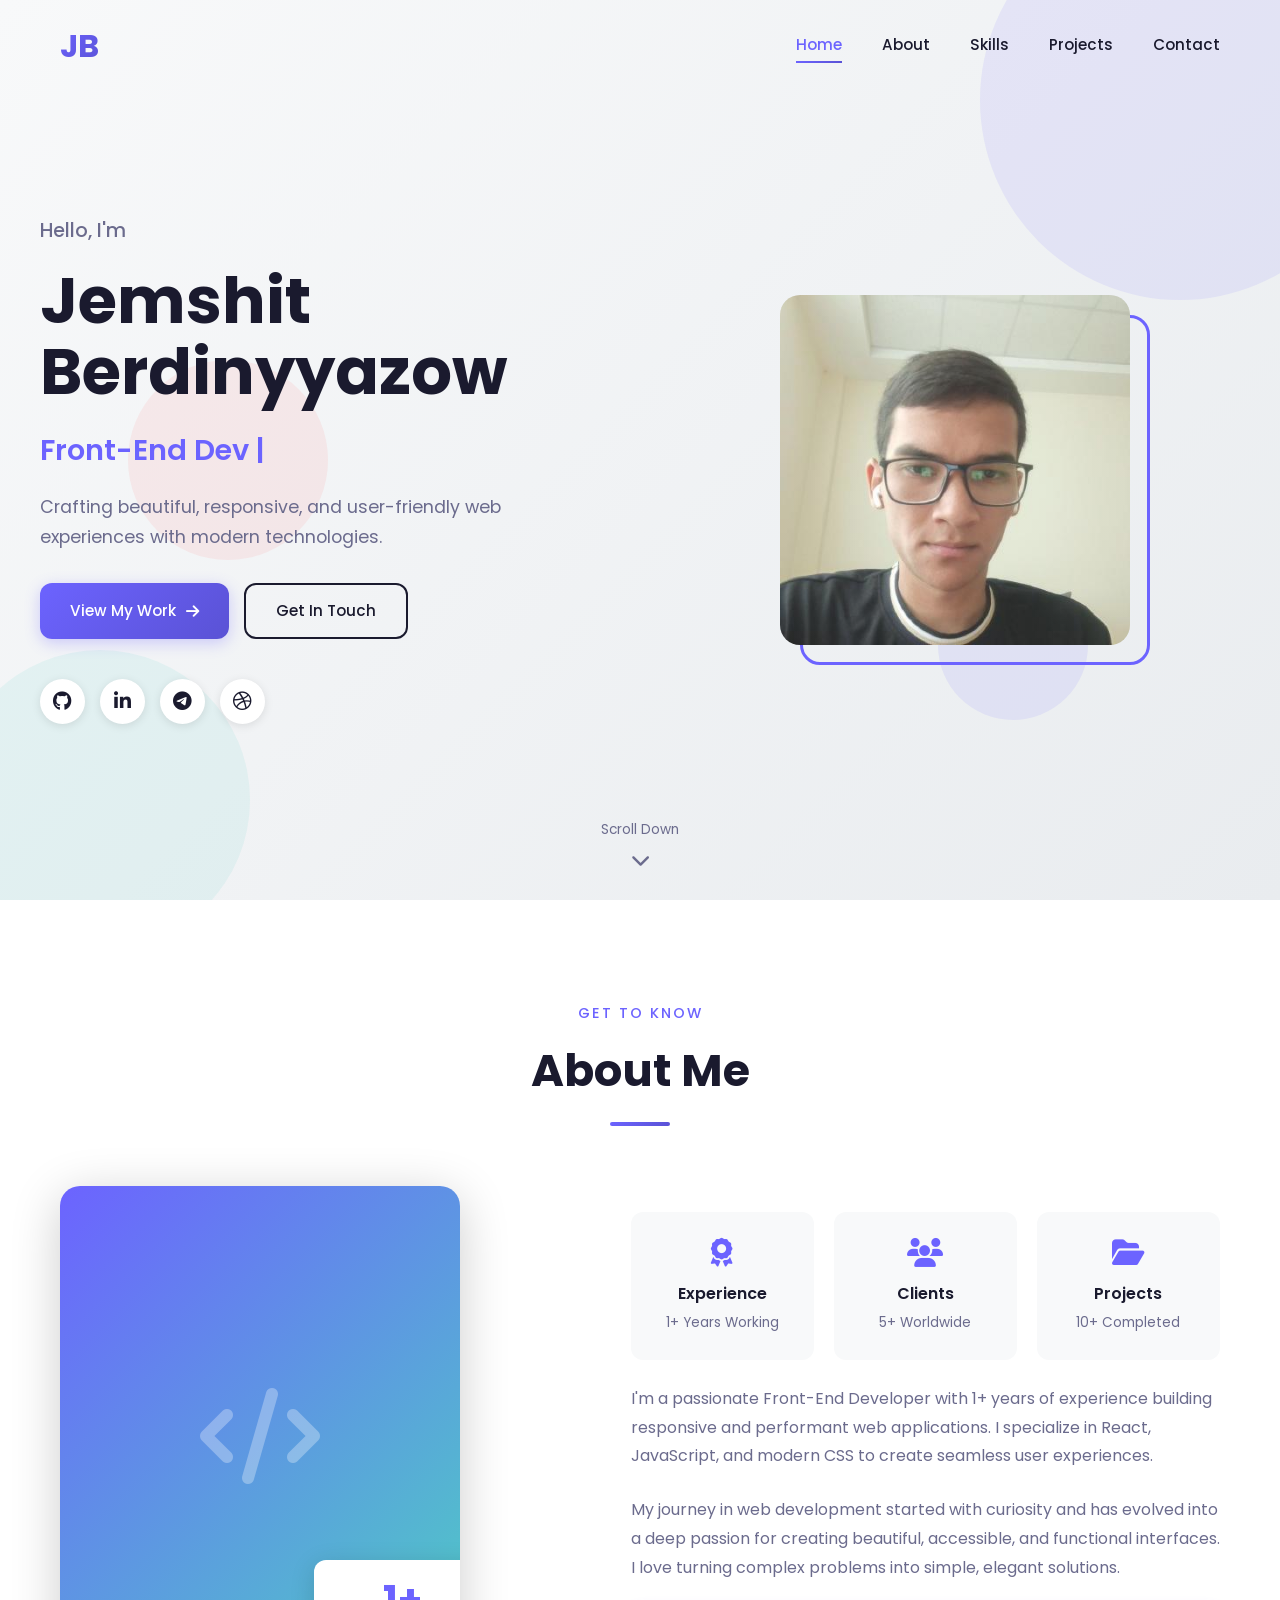
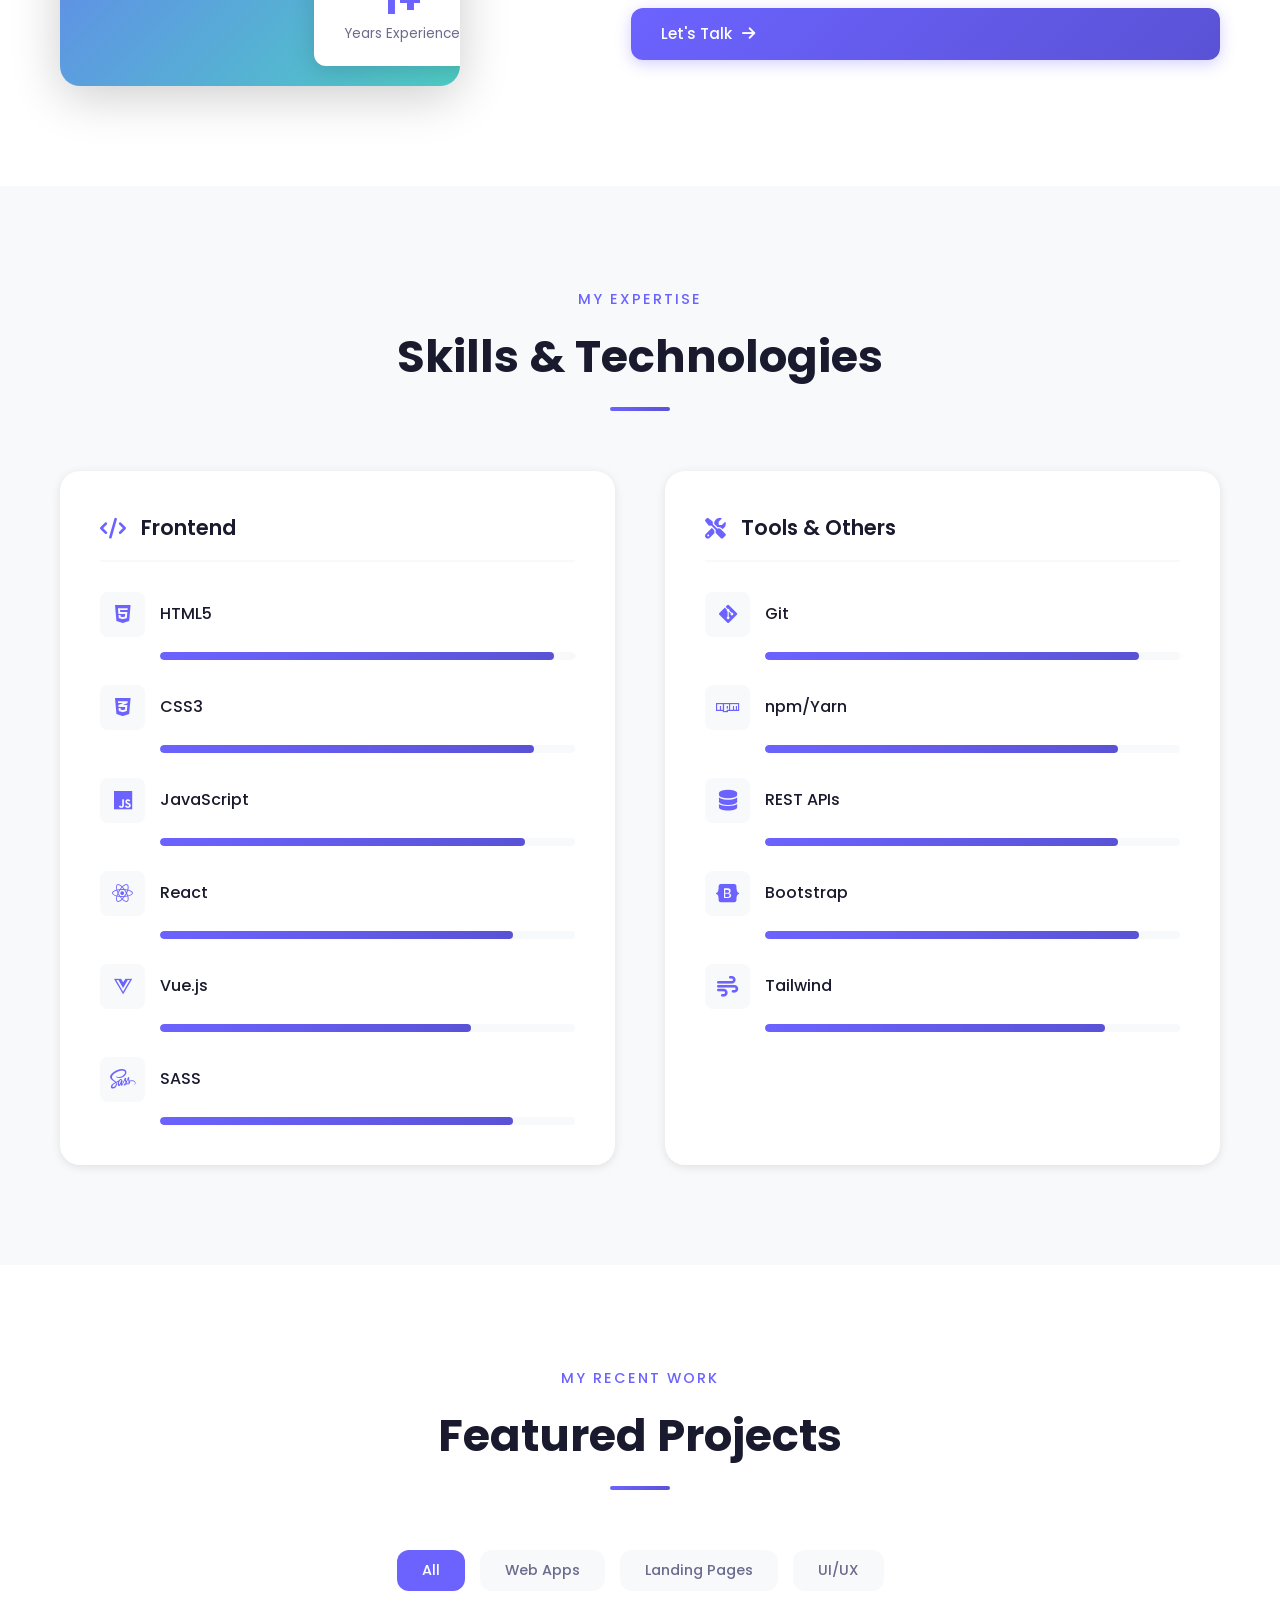
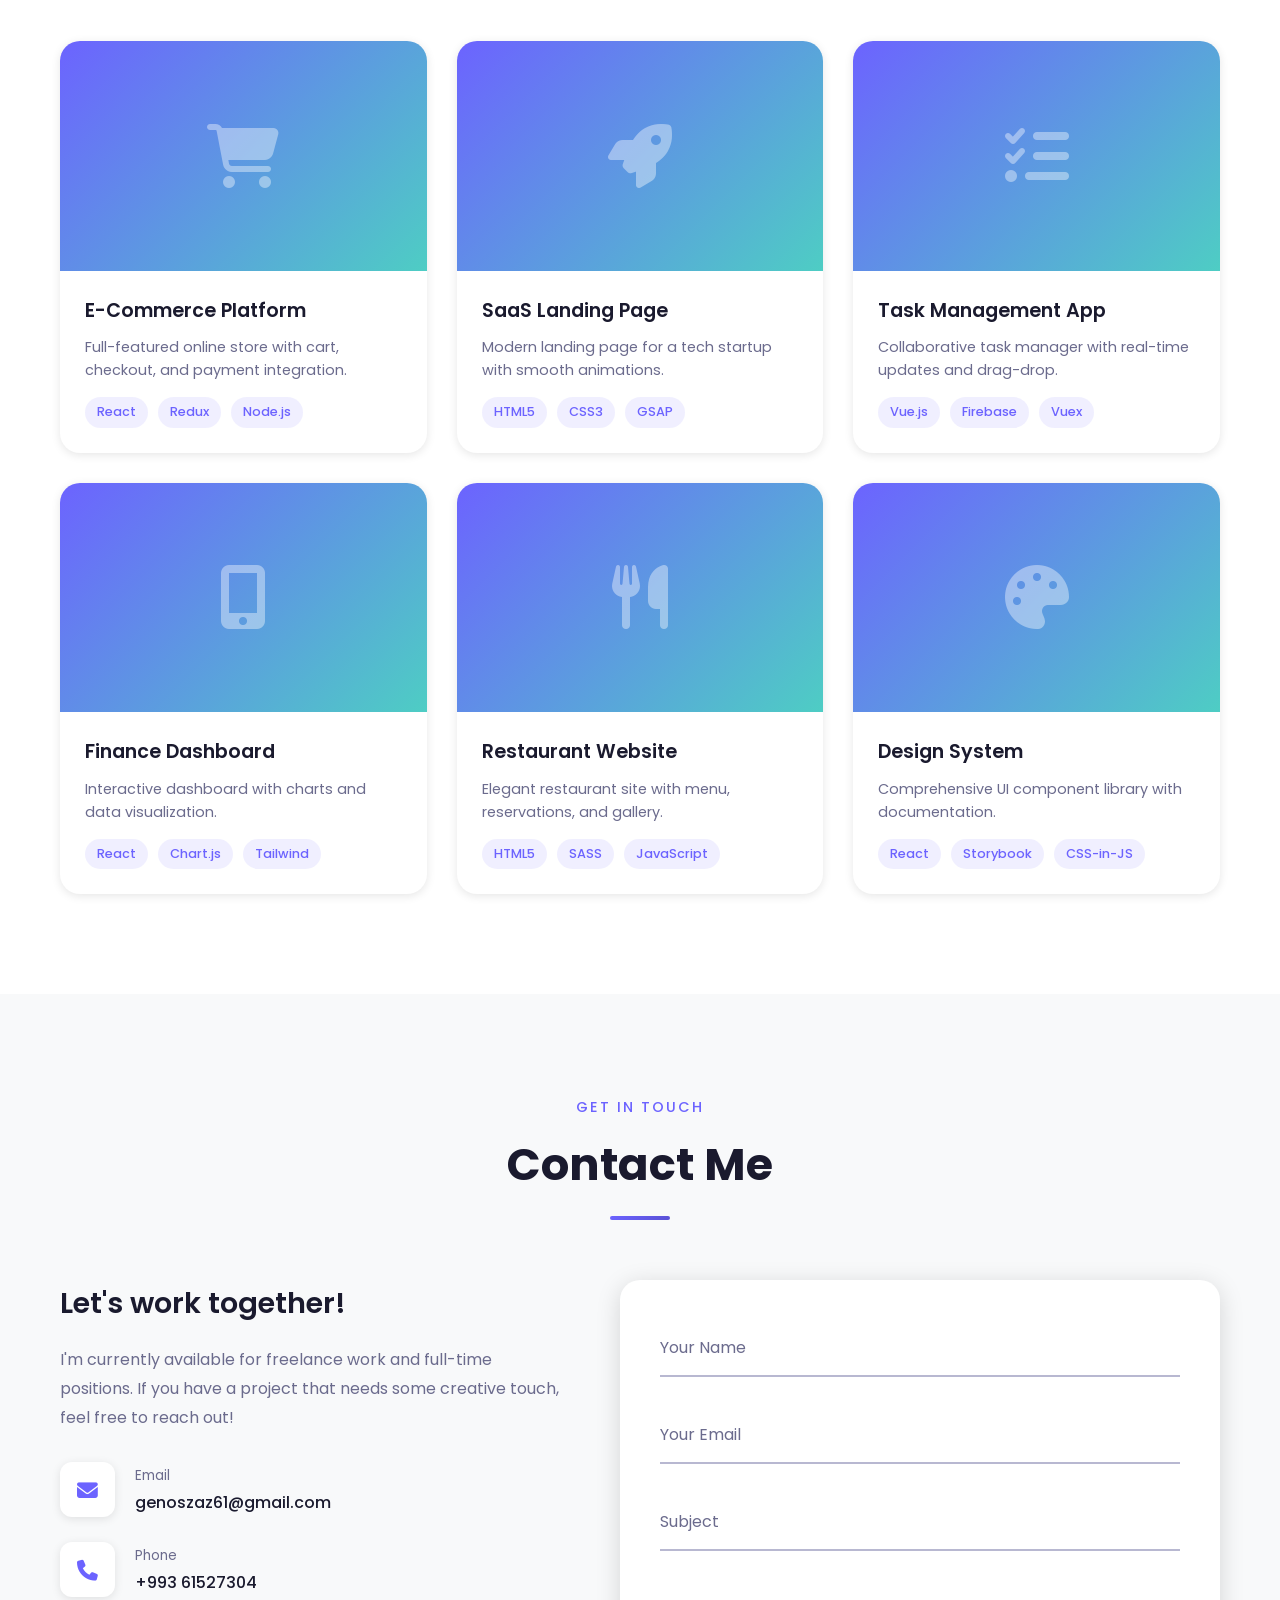
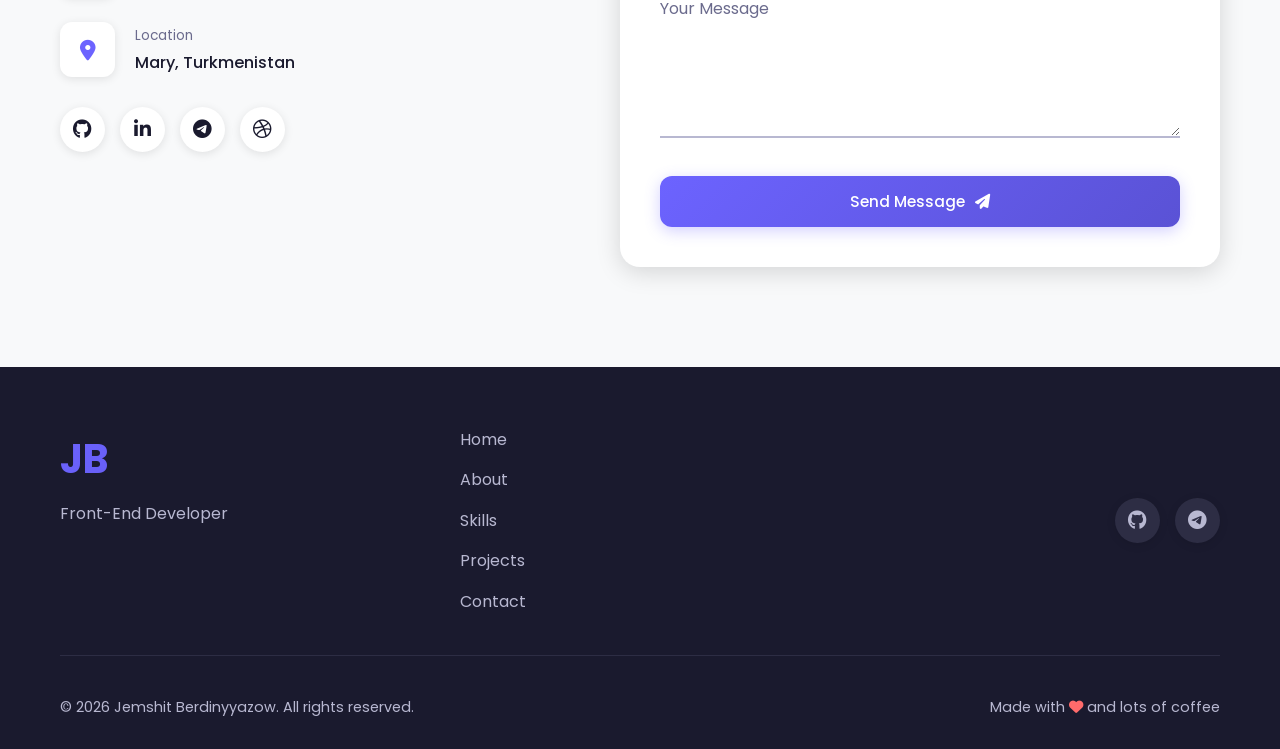
==== index.html @ eead4f0e "Initial commit: Portfolio website" ====
<!DOCTYPE html>
<html lang="en">
<head>
    <meta charset="UTF-8">
    <meta name="viewport" content="width=device-width, initial-scale=1.0">
    <title>Jemshit Berdinyyazow | Front-End Developer</title>
    <link rel="stylesheet" href="styles.css">
    <link href="https://fonts.googleapis.com/css2?family=Poppins:wght@300;400;500;600;700&display=swap" rel="stylesheet">
    <link rel="stylesheet" href="https://cdnjs.cloudflare.com/ajax/libs/font-awesome/6.4.0/css/all.min.css">
</head>
<body>
    <!-- Loader -->
    <div class="loader" id="loader">
        <div class="loader-circle"></div>
    </div>

    <!-- Navigation -->
    <nav class="navbar" id="navbar">
        <div class="nav-container">
            <a href="#home" class="logo">
                <span class="logo-text">JB</span>
            </a>
            <div class="nav-menu" id="nav-menu">
                <a href="#home" class="nav-link active">Home</a>
                <a href="#about" class="nav-link">About</a>
                <a href="#skills" class="nav-link">Skills</a>
                <a href="#projects" class="nav-link">Projects</a>
                <a href="#contact" class="nav-link">Contact</a>
            </div>
            <button class="hamburger" id="hamburger">
                <span class="bar"></span>
                <span class="bar"></span>
                <span class="bar"></span>
            </button>
        </div>
    </nav>

    <!-- Hero Section -->
    <section class="hero" id="home">
        <div class="hero-bg">
            <div class="floating-shapes">
                <div class="shape shape-1"></div>
                <div class="shape shape-2"></div>
                <div class="shape shape-3"></div>
                <div class="shape shape-4"></div>
            </div>
        </div>
        <div class="hero-content">
            <div class="hero-text">
                <span class="greeting animate-text">Hello, I'm</span>
                <h1 class="hero-title animate-text">Jemshit Berdinyyazow</h1>
                <h2 class="hero-subtitle animate-text">
                    <span class="typed-text"></span>
                    <span class="cursor">|</span>
                </h2>
                <p class="hero-description animate-text">
                    Crafting beautiful, responsive, and user-friendly web experiences with modern technologies.
                </p>
                <div class="hero-buttons animate-text">
                    <a href="#projects" class="btn btn-primary">
                        <span>View My Work</span>
                        <i class="fas fa-arrow-right"></i>
                    </a>
                    <a href="#contact" class="btn btn-secondary">
                        <span>Get In Touch</span>
                    </a>
                </div>
                <div class="social-links animate-text">
                        <a href="https://github.com/JB5621" class="social-link"><i class="fab fa-github"></i></a>
                        <a href="#" class="social-link"><i class="fab fa-linkedin-in"></i></a>
                        <a href="https://t.me/jb5622" class="social-link"><i class="fab fa-telegram"></i></a>
                        <a href="#" class="social-link"><i class="fab fa-dribbble"></i></a>
                </div>
            </div>
            <div class="hero-image animate-image">
                <div class="image-wrapper">
                    <div class="image-border"></div>
                    <div class="profile-placeholder">
                        <img src="/207410472.jpg" alt="Profile Image">
                    </div>
                </div>
            </div>
        </div>
        <a href="#about" class="scroll-indicator">
            <span>Scroll Down</span>
            <i class="fas fa-chevron-down"></i>
        </a>
    </section>

    <!-- About Section -->
    <section class="about" id="about">
        <div class="container">
            <div class="section-header">
                <span class="section-subtitle">Get To Know</span>
                <h2 class="section-title">About Me</h2>
            </div>
            <div class="about-content">
                <div class="about-image reveal-left">
                    <div class="image-card">
                        <div class="image-placeholder">
                            <i class="fas fa-code"></i>
                        </div>
                        <div class="experience-badge">
                            <span class="years">1+</span>
                            <span class="text">Years Experience</span>
                        </div>
                    </div>
                </div>
                <div class="about-text reveal-right">
                    <div class="about-cards">
                        <div class="about-card">
                            <i class="fas fa-award"></i>
                            <h3>Experience</h3>
                            <p>1+ Years Working</p>
                        </div>
                        <div class="about-card">
                            <i class="fas fa-users"></i>
                            <h3>Clients</h3>
                            <p>5+ Worldwide</p>
                        </div>
                        <div class="about-card">
                            <i class="fas fa-folder-open"></i>
                            <h3>Projects</h3>
                            <p>10+ Completed</p>
                        </div>
                    </div>
                    <p class="about-description">
                        I'm a passionate Front-End Developer with 1+ years of experience building responsive 
                        and performant web applications. I specialize in React, JavaScript, and modern CSS 
                        to create seamless user experiences.
                    </p>
                    <p class="about-description">
                        My journey in web development started with curiosity and has evolved into a deep 
                        passion for creating beautiful, accessible, and functional interfaces. I love turning 
                        complex problems into simple, elegant solutions.
                    </p>
                    <a href="#contact" class="btn btn-primary">
                        <span>Let's Talk</span>
                        <i class="fas fa-arrow-right"></i>
                    </a>
                </div>
            </div>
        </div>
    </section>

    <!-- Skills Section -->
    <section class="skills" id="skills">
        <div class="container">
            <div class="section-header">
                <span class="section-subtitle">My Expertise</span>
                <h2 class="section-title">Skills & Technologies</h2>
            </div>
            <div class="skills-content">
                <div class="skills-category reveal-up">
                    <h3 class="category-title">
                        <i class="fas fa-code"></i>
                        Frontend
                    </h3>
                    <div class="skills-grid">
                        <div class="skill-item">
                            <div class="skill-icon">
                                <i class="fab fa-html5"></i>
                            </div>
                            <span class="skill-name">HTML5</span>
                            <div class="skill-bar">
                                <div class="skill-progress" data-progress="95"></div>
                            </div>
                        </div>
                        <div class="skill-item">
                            <div class="skill-icon">
                                <i class="fab fa-css3-alt"></i>
                            </div>
                            <span class="skill-name">CSS3</span>
                            <div class="skill-bar">
                                <div class="skill-progress" data-progress="90"></div>
                            </div>
                        </div>
                        <div class="skill-item">
                            <div class="skill-icon">
                                <i class="fab fa-js"></i>
                            </div>
                            <span class="skill-name">JavaScript</span>
                            <div class="skill-bar">
                                <div class="skill-progress" data-progress="88"></div>
                            </div>
                        </div>
                        <div class="skill-item">
                            <div class="skill-icon">
                                <i class="fab fa-react"></i>
                            </div>
                            <span class="skill-name">React</span>
                            <div class="skill-bar">
                                <div class="skill-progress" data-progress="85"></div>
                            </div>
                        </div>
                        <div class="skill-item">
                            <div class="skill-icon">
                                <i class="fab fa-vuejs"></i>
                            </div>
                            <span class="skill-name">Vue.js</span>
                            <div class="skill-bar">
                                <div class="skill-progress" data-progress="75"></div>
                            </div>
                        </div>
                        <div class="skill-item">
                            <div class="skill-icon">
                                <i class="fab fa-sass"></i>
                            </div>
                            <span class="skill-name">SASS</span>
                            <div class="skill-bar">
                                <div class="skill-progress" data-progress="85"></div>
                            </div>
                        </div>
                    </div>
                </div>
                <div class="skills-category reveal-up">
                    <h3 class="category-title">
                        <i class="fas fa-tools"></i>
                        Tools & Others
                    </h3>
                    <div class="skills-grid">
                        <div class="skill-item">
                            <div class="skill-icon">
                                <i class="fab fa-git-alt"></i>
                            </div>
                            <span class="skill-name">Git</span>
                            <div class="skill-bar">
                                <div class="skill-progress" data-progress="90"></div>
                            </div>
                        </div>
                        <div class="skill-item">
                            <div class="skill-icon">
                                <i class="fab fa-npm"></i>
                            </div>
                            <span class="skill-name">npm/Yarn</span>
                            <div class="skill-bar">
                                <div class="skill-progress" data-progress="85"></div>
                            </div>
                        </div>
                        <div class="skill-item">
                            <div class="skill-icon">
                                <i class="fas fa-database"></i>
                            </div>
                            <span class="skill-name">REST APIs</span>
                            <div class="skill-bar">
                                <div class="skill-progress" data-progress="85"></div>
                            </div>
                        </div>
                        <div class="skill-item">
                            <div class="skill-icon">
                                <i class="fab fa-bootstrap"></i>
                            </div>
                            <span class="skill-name">Bootstrap</span>
                            <div class="skill-bar">
                                <div class="skill-progress" data-progress="90"></div>
                            </div>
                        </div>
                        <div class="skill-item">
                            <div class="skill-icon">
                                <i class="fas fa-wind"></i>
                            </div>
                            <span class="skill-name">Tailwind</span>
                            <div class="skill-bar">
                                <div class="skill-progress" data-progress="82"></div>
                            </div>
                        </div>
                    </div>
                </div>
            </div>
        </div>
    </section>

    <!-- Projects Section -->
    <section class="projects" id="projects">
        <div class="container">
            <div class="section-header">
                <span class="section-subtitle">My Recent Work</span>
                <h2 class="section-title">Featured Projects</h2>
            </div>
            <div class="projects-filter">
                <button class="filter-btn active" data-filter="all">All</button>
                <button class="filter-btn" data-filter="web">Web Apps</button>
                <button class="filter-btn" data-filter="landing">Landing Pages</button>
                <button class="filter-btn" data-filter="ui">UI/UX</button>
            </div>
            <div class="projects-grid">
                <div class="project-card reveal-up" data-category="web">
                    <div class="project-image">
                        <div class="project-placeholder">
                            <i class="fas fa-shopping-cart"></i>
                        </div>
                        <div class="project-overlay">
                            <div class="project-links">
                                <a href="#" class="project-link" aria-label="View Live">
                                    <i class="fas fa-external-link-alt"></i>
                                </a>
                                <a href="#" class="project-link" aria-label="View Code">
                                    <i class="fab fa-github"></i>
                                </a>
                            </div>
                        </div>
                    </div>
                    <div class="project-info">
                        <h3 class="project-title">E-Commerce Platform</h3>
                        <p class="project-description">Full-featured online store with cart, checkout, and payment integration.</p>
                        <div class="project-tech">
                            <span>React</span>
                            <span>Redux</span>
                            <span>Node.js</span>
                        </div>
                    </div>
                </div>
                <div class="project-card reveal-up" data-category="landing">
                    <div class="project-image">
                        <div class="project-placeholder">
                            <i class="fas fa-rocket"></i>
                        </div>
                        <div class="project-overlay">
                            <div class="project-links">
                                <a href="#" class="project-link" aria-label="View Live">
                                    <i class="fas fa-external-link-alt"></i>
                                </a>
                                <a href="#" class="project-link" aria-label="View Code">
                                    <i class="fab fa-github"></i>
                                </a>
                            </div>
                        </div>
                    </div>
                    <div class="project-info">
                        <h3 class="project-title">SaaS Landing Page</h3>
                        <p class="project-description">Modern landing page for a tech startup with smooth animations.</p>
                        <div class="project-tech">
                            <span>HTML5</span>
                            <span>CSS3</span>
                            <span>GSAP</span>
                        </div>
                    </div>
                </div>
                <div class="project-card reveal-up" data-category="web">
                    <div class="project-image">
                        <div class="project-placeholder">
                            <i class="fas fa-tasks"></i>
                        </div>
                        <div class="project-overlay">
                            <div class="project-links">
                                <a href="#" class="project-link" aria-label="View Live">
                                    <i class="fas fa-external-link-alt"></i>
                                </a>
                                <a href="#" class="project-link" aria-label="View Code">
                                    <i class="fab fa-github"></i>
                                </a>
                            </div>
                        </div>
                    </div>
                    <div class="project-info">
                        <h3 class="project-title">Task Management App</h3>
                        <p class="project-description">Collaborative task manager with real-time updates and drag-drop.</p>
                        <div class="project-tech">
                            <span>Vue.js</span>
                            <span>Firebase</span>
                            <span>Vuex</span>
                        </div>
                    </div>
                </div>
                <div class="project-card reveal-up" data-category="ui">
                    <div class="project-image">
                        <div class="project-placeholder">
                            <i class="fas fa-mobile-alt"></i>
                        </div>
                        <div class="project-overlay">
                            <div class="project-links">
                                <a href="#" class="project-link" aria-label="View Live">
                                    <i class="fas fa-external-link-alt"></i>
                                </a>
                                <a href="#" class="project-link" aria-label="View Code">
                                    <i class="fab fa-github"></i>
                                </a>
                            </div>
                        </div>
                    </div>
                    <div class="project-info">
                        <h3 class="project-title">Finance Dashboard</h3>
                        <p class="project-description">Interactive dashboard with charts and data visualization.</p>
                        <div class="project-tech">
                            <span>React</span>
                            <span>Chart.js</span>
                            <span>Tailwind</span>
                        </div>
                    </div>
                </div>
                <div class="project-card reveal-up" data-category="landing">
                    <div class="project-image">
                        <div class="project-placeholder">
                            <i class="fas fa-utensils"></i>
                        </div>
                        <div class="project-overlay">
                            <div class="project-links">
                                <a href="#" class="project-link" aria-label="View Live">
                                    <i class="fas fa-external-link-alt"></i>
                                </a>
                                <a href="#" class="project-link" aria-label="View Code">
                                    <i class="fab fa-github"></i>
                                </a>
                            </div>
                        </div>
                    </div>
                    <div class="project-info">
                        <h3 class="project-title">Restaurant Website</h3>
                        <p class="project-description">Elegant restaurant site with menu, reservations, and gallery.</p>
                        <div class="project-tech">
                            <span>HTML5</span>
                            <span>SASS</span>
                            <span>JavaScript</span>
                        </div>
                    </div>
                </div>
                <div class="project-card reveal-up" data-category="ui">
                    <div class="project-image">
                        <div class="project-placeholder">
                            <i class="fas fa-palette"></i>
                        </div>
                        <div class="project-overlay">
                            <div class="project-links">
                                <a href="#" class="project-link" aria-label="View Live">
                                    <i class="fas fa-external-link-alt"></i>
                                </a>
                                <a href="#" class="project-link" aria-label="View Code">
                                    <i class="fab fa-github"></i>
                                </a>
                            </div>
                        </div>
                    </div>
                    <div class="project-info">
                        <h3 class="project-title">Design System</h3>
                        <p class="project-description">Comprehensive UI component library with documentation.</p>
                        <div class="project-tech">
                            <span>React</span>
                            <span>Storybook</span>
                            <span>CSS-in-JS</span>
                        </div>
                    </div>
                </div>
            </div>
        </div>
    </section>

    <!-- Contact Section -->
    <section class="contact" id="contact">
        <div class="container">
            <div class="section-header">
                <span class="section-subtitle">Get In Touch</span>
                <h2 class="section-title">Contact Me</h2>
            </div>
            <div class="contact-content">
                <div class="contact-info reveal-left">
                    <h3>Let's work together!</h3>
                    <p>I'm currently available for freelance work and full-time positions. If you have a project that needs some creative touch, feel free to reach out!</p>
                    <div class="contact-details">
                        <div class="contact-item">
                            <div class="contact-icon">
                                <i class="fas fa-envelope"></i>
                            </div>
                            <div class="contact-text">
                                <span>Email</span>
                                <a href="mailto:genoszaz@gmail.com">genoszaz61@gmail.com</a>
                            </div>
                        </div>
                        <div class="contact-item">
                            <div class="contact-icon">
                                <i class="fas fa-phone"></i>
                            </div>
                            <div class="contact-text">
                                <span>Phone</span>
                                <a href="tel:+1234567890">+993 61527304</a>
                            </div>
                        </div>
                        <div class="contact-item">
                            <div class="contact-icon">
                                <i class="fas fa-map-marker-alt"></i>
                            </div>
                            <div class="contact-text">
                                <span>Location</span>
                                <p>Mary, Turkmenistan</p>
                            </div>
                        </div>
                    </div>
                    <div class="contact-social">
                        <a href="https://github.com/JB5621" class="social-link"><i class="fab fa-github"></i></a>
                        <a href="#" class="social-link"><i class="fab fa-linkedin-in"></i></a>
                        <a href="https://t.me/jb5622" class="social-link"><i class="fab fa-telegram"></i></a>
                        <a href="#" class="social-link"><i class="fab fa-dribbble"></i></a>
                    </div>
                </div>
                <form class="contact-form reveal-right" id="contact-form">
                    <div class="form-group">
                        <input type="text" id="name" name="name" required placeholder=" ">
                        <label for="name">Your Name</label>
                        <span class="form-line"></span>
                    </div>
                    <div class="form-group">
                        <input type="email" id="email" name="email" required placeholder=" ">
                        <label for="email">Your Email</label>
                        <span class="form-line"></span>
                    </div>
                    <div class="form-group">
                        <input type="text" id="subject" name="subject" required placeholder=" ">
                        <label for="subject">Subject</label>
                        <span class="form-line"></span>
                    </div>
                    <div class="form-group">
                        <textarea id="message" name="message" rows="5" required placeholder=" "></textarea>
                        <label for="message">Your Message</label>
                        <span class="form-line"></span>
                    </div>
                    <button type="submit" class="btn btn-primary btn-submit">
                        <span>Send Message</span>
                        <i class="fas fa-paper-plane"></i>
                    </button>
                </form>
            </div>
        </div>
    </section>

    <!-- Footer -->
    <footer class="footer">
        <div class="container">
            <div class="footer-content">
                <div class="footer-logo">
                    <span class="logo-text">JB</span>
                    <p>Front-End Developer</p>
                </div>
                <div class="footer-links">
                    <a href="#home">Home</a>
                    <a href="#about">About</a>
                    <a href="#skills">Skills</a>
                    <a href="#projects">Projects</a>
                    <a href="#contact">Contact</a>
                </div>
                <div class="footer-social">
                        <a href="https://github.com/JB5621" class="social-link"><i class="fab fa-github"></i></a>
                        <a href="https://t.me/jb5622" class="social-link"><i class="fab fa-telegram"></i></a>
                </div>
            </div>
            <div class="footer-bottom">
                <p>&copy; 2026 Jemshit Berdinyyazow. All rights reserved.</p>
                <p>Made with <i class="fas fa-heart"></i> and lots of coffee</p>
            </div>
        </div>
    </footer>

    <!-- Back to Top Button -->
    <button class="back-to-top" id="back-to-top" aria-label="Back to top">
        <i class="fas fa-arrow-up"></i>
    </button>

    <script src="script.js"></script>
</body>
</html>
---- styles.css ----
/* ============================================
   CSS Variables & Root Styles
============================================ */
:root {
    --primary: #6c63ff;
    --primary-dark: #5a52d5;
    --primary-light: #8b85ff;
    --secondary: #ff6b6b;
    --accent: #4ecdc4;
    --dark: #1a1a2e;
    --dark-light: #16213e;
    --gray-dark: #2d2d44;
    --gray: #6b6b8d;
    --gray-light: #b8b8d1;
    --light: #f8f9fa;
    --white: #ffffff;
    
    --gradient-primary: linear-gradient(135deg, var(--primary) 0%, var(--primary-dark) 100%);
    --gradient-accent: linear-gradient(135deg, var(--primary) 0%, var(--accent) 100%);
    --gradient-dark: linear-gradient(135deg, var(--dark) 0%, var(--dark-light) 100%);
    
    --shadow-sm: 0 2px 10px rgba(0, 0, 0, 0.1);
    --shadow-md: 0 5px 25px rgba(0, 0, 0, 0.15);
    --shadow-lg: 0 10px 50px rgba(0, 0, 0, 0.2);
    --shadow-glow: 0 0 30px rgba(108, 99, 255, 0.3);
    
    --radius-sm: 8px;
    --radius-md: 12px;
    --radius-lg: 20px;
    --radius-full: 50%;
    
    --transition-fast: 0.2s ease;
    --transition-normal: 0.3s ease;
    --transition-slow: 0.5s ease;
    --transition-bounce: 0.5s cubic-bezier(0.68, -0.55, 0.265, 1.55);
    
    --font-main: 'Poppins', sans-serif;
}

/* ============================================
   Reset & Base Styles
============================================ */
*, *::before, *::after {
    margin: 0;
    padding: 0;
    box-sizing: border-box;
}

html {
    scroll-behavior: smooth;
    scroll-padding-top: 80px;
}

body {
    font-family: var(--font-main);
    font-size: 16px;
    line-height: 1.6;
    color: var(--dark);
    background: var(--light);
    overflow-x: hidden;
}

body.no-scroll {
    overflow: hidden;
}

a {
    text-decoration: none;
    color: inherit;
    transition: var(--transition-normal);
}

ul {
    list-style: none;
}

img {
    max-width: 100%;
    height: auto;
    display: block;
}

button {
    font-family: inherit;
    cursor: pointer;
    border: none;
    outline: none;
    background: none;
}

input, textarea {
    font-family: inherit;
    font-size: inherit;
}

/* ============================================
   Loader
============================================ */
.loader {
    position: fixed;
    top: 0;
    left: 0;
    width: 100%;
    height: 100%;
    background: var(--dark);
    display: flex;
    justify-content: center;
    align-items: center;
    z-index: 10000;
    transition: opacity 0.5s ease, visibility 0.5s ease;
}

.loader.hidden {
    opacity: 0;
    visibility: hidden;
}

.loader-circle {
    width: 60px;
    height: 60px;
    border: 4px solid var(--gray-dark);
    border-top-color: var(--primary);
    border-radius: 50%;
    animation: spin 1s linear infinite;
}

@keyframes spin {
    to { transform: rotate(360deg); }
}

/* ============================================
   Container & Layout
============================================ */
.container {
    width: 100%;
    max-width: 1200px;
    margin: 0 auto;
    padding: 0 20px;
}

section {
    padding: 100px 0;
}

/* ============================================
   Section Headers
============================================ */
.section-header {
    text-align: center;
    margin-bottom: 60px;
}

.section-subtitle {
    display: inline-block;
    font-size: 0.9rem;
    font-weight: 500;
    color: var(--primary);
    text-transform: uppercase;
    letter-spacing: 2px;
    margin-bottom: 10px;
}

.section-title {
    font-size: clamp(2rem, 5vw, 2.8rem);
    font-weight: 700;
    color: var(--dark);
    position: relative;
}

.section-title::after {
    content: '';
    display: block;
    width: 60px;
    height: 4px;
    background: var(--gradient-primary);
    margin: 15px auto 0;
    border-radius: 2px;
}

/* ============================================
   Navigation
============================================ */
.navbar {
    position: fixed;
    top: 0;
    left: 0;
    right: 0;
    z-index: 1000;
    padding: 20px 0;
    transition: var(--transition-normal);
}

.navbar.scrolled {
    background: rgba(255, 255, 255, 0.95);
    backdrop-filter: blur(10px);
    box-shadow: var(--shadow-sm);
    padding: 15px 0;
}

.nav-container {
    max-width: 1200px;
    margin: 0 auto;
    padding: 0 20px;
    display: flex;
    justify-content: space-between;
    align-items: center;
}

.logo {
    display: flex;
    align-items: center;
    gap: 10px;
}

.logo-text {
    font-size: 2rem;
    font-weight: 700;
    background: var(--gradient-primary);
    -webkit-background-clip: text;
    -webkit-text-fill-color: transparent;
    background-clip: text;
}

.nav-menu {
    display: flex;
    gap: 40px;
}

.nav-link {
    font-size: 0.95rem;
    font-weight: 500;
    color: var(--dark);
    position: relative;
    padding: 5px 0;
}

.nav-link::after {
    content: '';
    position: absolute;
    bottom: 0;
    left: 0;
    width: 0;
    height: 2px;
    background: var(--gradient-primary);
    transition: var(--transition-normal);
}

.nav-link:hover::after,
.nav-link.active::after {
    width: 100%;
}

.nav-link:hover,
.nav-link.active {
    color: var(--primary);
}

.hamburger {
    display: none;
    flex-direction: column;
    gap: 6px;
    padding: 5px;
}

.hamburger .bar {
    width: 25px;
    height: 3px;
    background: var(--dark);
    border-radius: 3px;
    transition: var(--transition-normal);
}

.hamburger.active .bar:nth-child(1) {
    transform: rotate(45deg) translate(6px, 6px);
}

.hamburger.active .bar:nth-child(2) {
    opacity: 0;
}

.hamburger.active .bar:nth-child(3) {
    transform: rotate(-45deg) translate(6px, -6px);
}

/* ============================================
   Buttons
============================================ */
.btn {
    display: inline-flex;
    align-items: center;
    gap: 10px;
    padding: 14px 30px;
    font-size: 0.95rem;
    font-weight: 500;
    border-radius: var(--radius-md);
    transition: var(--transition-normal);
    position: relative;
    overflow: hidden;
}

.btn::before {
    content: '';
    position: absolute;
    top: 0;
    left: -100%;
    width: 100%;
    height: 100%;
    background: linear-gradient(90deg, transparent, rgba(255,255,255,0.2), transparent);
    transition: var(--transition-slow);
}

.btn:hover::before {
    left: 100%;
}

.btn-primary {
    background: var(--gradient-primary);
    color: var(--white);
    box-shadow: 0 4px 15px rgba(108, 99, 255, 0.3);
}

.btn-primary:hover {
    transform: translateY(-3px);
    box-shadow: 0 8px 25px rgba(108, 99, 255, 0.4);
}

.btn-primary i {
    transition: var(--transition-normal);
}

.btn-primary:hover i {
    transform: translateX(5px);
}

.btn-secondary {
    background: transparent;
    color: var(--dark);
    border: 2px solid var(--dark);
}

.btn-secondary:hover {
    background: var(--dark);
    color: var(--white);
    transform: translateY(-3px);
}

/* ============================================
   Hero Section
============================================ */
.hero {
    min-height: 100vh;
    display: flex;
    flex-direction: column;
    justify-content: center;
    align-items: center;
    position: relative;
    padding: 100px 20px 60px;
    background: linear-gradient(135deg, #f8f9fa 0%, #e9ecef 100%);
    overflow: hidden;
}

.hero-bg {
    position: absolute;
    top: 0;
    left: 0;
    width: 100%;
    height: 100%;
    pointer-events: none;
}

.floating-shapes .shape {
    position: absolute;
    border-radius: var(--radius-full);
    opacity: 0.1;
}

.shape-1 {
    width: 400px;
    height: 400px;
    background: var(--primary);
    top: -100px;
    right: -100px;
    animation: float 8s ease-in-out infinite;
}

.shape-2 {
    width: 300px;
    height: 300px;
    background: var(--accent);
    bottom: -50px;
    left: -50px;
    animation: float 10s ease-in-out infinite reverse;
}

.shape-3 {
    width: 200px;
    height: 200px;
    background: var(--secondary);
    top: 40%;
    left: 10%;
    animation: float 7s ease-in-out infinite;
}

.shape-4 {
    width: 150px;
    height: 150px;
    background: var(--primary);
    bottom: 20%;
    right: 15%;
    animation: float 9s ease-in-out infinite reverse;
}

@keyframes float {
    0%, 100% { transform: translateY(0) rotate(0deg); }
    50% { transform: translateY(-30px) rotate(5deg); }
}

.hero-content {
    max-width: 1200px;
    width: 100%;
    display: grid;
    grid-template-columns: 1fr 1fr;
    gap: 60px;
    align-items: center;
    z-index: 1;
}

.hero-text {
    display: flex;
    flex-direction: column;
    gap: 20px;
}

.greeting {
    font-size: 1.2rem;
    color: var(--gray);
    font-weight: 500;
}

.hero-title {
    font-size: clamp(2.5rem, 6vw, 4rem);
    font-weight: 700;
    color: var(--dark);
    line-height: 1.1;
}

.hero-subtitle {
    font-size: clamp(1.3rem, 3vw, 1.8rem);
    font-weight: 600;
    color: var(--primary);
}

.typed-text {
    border-right: none;
}

.cursor {
    display: inline-block;
    animation: blink 1s step-end infinite;
}

@keyframes blink {
    50% { opacity: 0; }
}

.hero-description {
    font-size: 1.1rem;
    color: var(--gray);
    max-width: 500px;
    line-height: 1.7;
}

.hero-buttons {
    display: flex;
    gap: 15px;
    flex-wrap: wrap;
    margin-top: 10px;
}

.social-links {
    display: flex;
    gap: 15px;
    margin-top: 20px;
}

.social-link {
    width: 45px;
    height: 45px;
    display: flex;
    justify-content: center;
    align-items: center;
    border-radius: var(--radius-full);
    background: var(--white);
    color: var(--dark);
    font-size: 1.2rem;
    box-shadow: var(--shadow-sm);
    transition: var(--transition-bounce);
}

.social-link:hover {
    background: var(--primary);
    color: var(--white);
    transform: translateY(-5px) scale(1.1);
    box-shadow: var(--shadow-glow);
}

.hero-image {
    display: flex;
    justify-content: center;
    align-items: center;
}

.image-wrapper {
    position: relative;
    width: 350px;
    height: 350px;
}

.image-border {
    position: absolute;
    top: 20px;
    left: 20px;
    width: 100%;
    height: 100%;
    border: 3px solid var(--primary);
    border-radius: var(--radius-lg);
    transition: var(--transition-normal);
}

.image-wrapper:hover .image-border {
    top: 15px;
    left: 15px;
}

.profile-placeholder {
    width: 100%;
    height: 100%;
    background: var(--gradient-primary);
    border-radius: var(--radius-lg);
    display: flex;
    justify-content: center;
    align-items: center;
    position: relative;
    z-index: 1;
    overflow: hidden;
}

.profile-placeholder i {
    font-size: 8rem;
    color: rgba(255, 255, 255, 0.3);
}

.profile-placeholder::before {
    content: '';
    position: absolute;
    top: -50%;
    left: -50%;
    width: 200%;
    height: 200%;
    background: linear-gradient(45deg, transparent, rgba(255,255,255,0.1), transparent);
    transform: rotate(45deg);
    animation: shimmer 3s infinite;
}

@keyframes shimmer {
    0% { transform: translateX(-100%) rotate(45deg); }
    100% { transform: translateX(100%) rotate(45deg); }
}

.scroll-indicator {
    position: absolute;
    bottom: 30px;
    display: flex;
    flex-direction: column;
    align-items: center;
    gap: 10px;
    color: var(--gray);
    font-size: 0.85rem;
    animation: bounce 2s infinite;
}

.scroll-indicator i {
    font-size: 1.2rem;
}

@keyframes bounce {
    0%, 20%, 50%, 80%, 100% { transform: translateY(0); }
    40% { transform: translateY(-10px); }
    60% { transform: translateY(-5px); }
}

/* Hero Animations */
.animate-text {
    opacity: 0;
    transform: translateY(30px);
    animation: fadeInUp 0.8s ease forwards;
}

.animate-text:nth-child(1) { animation-delay: 0.1s; }
.animate-text:nth-child(2) { animation-delay: 0.2s; }
.animate-text:nth-child(3) { animation-delay: 0.3s; }
.animate-text:nth-child(4) { animation-delay: 0.4s; }
.animate-text:nth-child(5) { animation-delay: 0.5s; }
.animate-text:nth-child(6) { animation-delay: 0.6s; }

.animate-image {
    opacity: 0;
    transform: scale(0.8);
    animation: fadeInScale 0.8s ease forwards;
    animation-delay: 0.4s;
}

@keyframes fadeInUp {
    to {
        opacity: 1;
        transform: translateY(0);
    }
}

@keyframes fadeInScale {
    to {
        opacity: 1;
        transform: scale(1);
    }
}

/* ============================================
   About Section
============================================ */
.about {
    background: var(--white);
}

.about-content {
    display: grid;
    grid-template-columns: 1fr 1.2fr;
    gap: 80px;
    align-items: center;
}

.image-card {
    position: relative;
    width: 100%;
    max-width: 400px;
    aspect-ratio: 4/5;
    border-radius: var(--radius-lg);
    overflow: hidden;
    box-shadow: var(--shadow-lg);
}

.image-card .image-placeholder {
    width: 100%;
    height: 100%;
    background: var(--gradient-accent);
    display: flex;
    justify-content: center;
    align-items: center;
}

.image-card .image-placeholder i {
    font-size: 6rem;
    color: rgba(255, 255, 255, 0.3);
}

.experience-badge {
    position: absolute;
    bottom: 20px;
    right: -30px;
    background: var(--white);
    padding: 20px 30px;
    border-radius: var(--radius-md);
    box-shadow: var(--shadow-md);
    text-align: center;
    animation: pulse 2s infinite;
}

@keyframes pulse {
    0%, 100% { transform: scale(1); }
    50% { transform: scale(1.05); }
}

.experience-badge .years {
    display: block;
    font-size: 2.5rem;
    font-weight: 700;
    color: var(--primary);
    line-height: 1;
}

.experience-badge .text {
    font-size: 0.85rem;
    color: var(--gray);
}

.about-text {
    display: flex;
    flex-direction: column;
    gap: 25px;
}

.about-cards {
    display: grid;
    grid-template-columns: repeat(3, 1fr);
    gap: 20px;
}

.about-card {
    background: var(--light);
    padding: 25px 20px;
    border-radius: var(--radius-md);
    text-align: center;
    transition: var(--transition-normal);
    border: 1px solid transparent;
}

.about-card:hover {
    background: var(--white);
    border-color: var(--primary);
    transform: translateY(-5px);
    box-shadow: var(--shadow-md);
}

.about-card i {
    font-size: 1.8rem;
    color: var(--primary);
    margin-bottom: 15px;
}

.about-card h3 {
    font-size: 1rem;
    font-weight: 600;
    color: var(--dark);
    margin-bottom: 5px;
}

.about-card p {
    font-size: 0.85rem;
    color: var(--gray);
}

.about-description {
    color: var(--gray);
    line-height: 1.8;
}

/* ============================================
   Skills Section
============================================ */
.skills {
    background: var(--light);
}

.skills-content {
    display: grid;
    grid-template-columns: repeat(2, 1fr);
    gap: 50px;
}

.skills-category {
    background: var(--white);
    padding: 40px;
    border-radius: var(--radius-lg);
    box-shadow: var(--shadow-sm);
}

.category-title {
    display: flex;
    align-items: center;
    gap: 15px;
    font-size: 1.3rem;
    font-weight: 600;
    color: var(--dark);
    margin-bottom: 30px;
    padding-bottom: 15px;
    border-bottom: 2px solid var(--light);
}

.category-title i {
    color: var(--primary);
}

.skills-grid {
    display: grid;
    gap: 25px;
}

.skill-item {
    display: grid;
    grid-template-columns: auto 1fr auto;
    align-items: center;
    gap: 15px;
}

.skill-icon {
    width: 45px;
    height: 45px;
    display: flex;
    justify-content: center;
    align-items: center;
    background: var(--light);
    border-radius: var(--radius-sm);
    font-size: 1.3rem;
    color: var(--primary);
    transition: var(--transition-normal);
}

.skill-item:hover .skill-icon {
    background: var(--primary);
    color: var(--white);
    transform: rotate(10deg);
}

.skill-name {
    font-weight: 500;
    color: var(--dark);
}

.skill-bar {
    grid-column: 2 / -1;
    height: 8px;
    background: var(--light);
    border-radius: 4px;
    overflow: hidden;
}

.skill-progress {
    height: 100%;
    background: var(--gradient-primary);
    border-radius: 4px;
    width: 0;
    transition: width 1.5s ease;
}

.skill-progress.animate {
    width: var(--progress);
}

/* ============================================
   Projects Section
============================================ */
.projects {
    background: var(--white);
}

.projects-filter {
    display: flex;
    justify-content: center;
    gap: 15px;
    margin-bottom: 50px;
    flex-wrap: wrap;
}

.filter-btn {
    padding: 10px 25px;
    font-size: 0.9rem;
    font-weight: 500;
    color: var(--gray);
    background: var(--light);
    border-radius: var(--radius-md);
    transition: var(--transition-normal);
}

.filter-btn:hover,
.filter-btn.active {
    background: var(--primary);
    color: var(--white);
}

.projects-grid {
    display: grid;
    grid-template-columns: repeat(auto-fit, minmax(350px, 1fr));
    gap: 30px;
}

.project-card {
    background: var(--white);
    border-radius: var(--radius-lg);
    overflow: hidden;
    box-shadow: var(--shadow-sm);
    transition: var(--transition-normal);
}

.project-card:hover {
    transform: translateY(-10px);
    box-shadow: var(--shadow-lg);
}

.project-card.hidden {
    display: none;
}

.project-image {
    position: relative;
    aspect-ratio: 16/10;
    overflow: hidden;
}

.project-placeholder {
    width: 100%;
    height: 100%;
    background: var(--gradient-accent);
    display: flex;
    justify-content: center;
    align-items: center;
    transition: var(--transition-slow);
}

.project-placeholder i {
    font-size: 4rem;
    color: rgba(255, 255, 255, 0.4);
}

.project-card:hover .project-placeholder {
    transform: scale(1.1);
}

.project-overlay {
    position: absolute;
    top: 0;
    left: 0;
    width: 100%;
    height: 100%;
    background: rgba(26, 26, 46, 0.8);
    display: flex;
    justify-content: center;
    align-items: center;
    opacity: 0;
    transition: var(--transition-normal);
}

.project-card:hover .project-overlay {
    opacity: 1;
}

.project-links {
    display: flex;
    gap: 15px;
}

.project-link {
    width: 50px;
    height: 50px;
    display: flex;
    justify-content: center;
    align-items: center;
    background: var(--white);
    border-radius: var(--radius-full);
    color: var(--dark);
    font-size: 1.2rem;
    transform: translateY(20px);
    opacity: 0;
    transition: var(--transition-normal);
}

.project-card:hover .project-link {
    transform: translateY(0);
    opacity: 1;
}

.project-card:hover .project-link:nth-child(2) {
    transition-delay: 0.1s;
}

.project-link:hover {
    background: var(--primary);
    color: var(--white);
}

.project-info {
    padding: 25px;
}

.project-title {
    font-size: 1.2rem;
    font-weight: 600;
    color: var(--dark);
    margin-bottom: 10px;
}

.project-description {
    font-size: 0.9rem;
    color: var(--gray);
    margin-bottom: 15px;
    line-height: 1.6;
}

.project-tech {
    display: flex;
    gap: 10px;
    flex-wrap: wrap;
}

.project-tech span {
    padding: 5px 12px;
    font-size: 0.8rem;
    font-weight: 500;
    color: var(--primary);
    background: rgba(108, 99, 255, 0.1);
    border-radius: 20px;
}

/* ============================================
   Contact Section
============================================ */
.contact {
    background: var(--light);
}

.contact-content {
    display: grid;
    grid-template-columns: 1fr 1.2fr;
    gap: 60px;
    align-items: start;
}

.contact-info h3 {
    font-size: 1.8rem;
    font-weight: 600;
    color: var(--dark);
    margin-bottom: 20px;
}

.contact-info > p {
    color: var(--gray);
    line-height: 1.8;
    margin-bottom: 30px;
}

.contact-details {
    display: flex;
    flex-direction: column;
    gap: 25px;
    margin-bottom: 30px;
}

.contact-item {
    display: flex;
    align-items: center;
    gap: 20px;
}

.contact-icon {
    width: 55px;
    height: 55px;
    display: flex;
    justify-content: center;
    align-items: center;
    background: var(--white);
    border-radius: var(--radius-md);
    color: var(--primary);
    font-size: 1.3rem;
    box-shadow: var(--shadow-sm);
    transition: var(--transition-normal);
}

.contact-item:hover .contact-icon {
    background: var(--primary);
    color: var(--white);
}

.contact-text span {
    display: block;
    font-size: 0.85rem;
    color: var(--gray);
    margin-bottom: 3px;
}

.contact-text a,
.contact-text p {
    font-weight: 500;
    color: var(--dark);
}

.contact-text a:hover {
    color: var(--primary);
}

.contact-social {
    display: flex;
    gap: 15px;
}

.contact-social .social-link {
    background: var(--white);
}

/* Contact Form */
.contact-form {
    background: var(--white);
    padding: 40px;
    border-radius: var(--radius-lg);
    box-shadow: var(--shadow-md);
}

.form-group {
    position: relative;
    margin-bottom: 30px;
}

.form-group input,
.form-group textarea {
    width: 100%;
    padding: 15px 0;
    font-size: 1rem;
    color: var(--dark);
    background: transparent;
    border: none;
    border-bottom: 2px solid var(--gray-light);
    outline: none;
    transition: var(--transition-normal);
}

.form-group label {
    position: absolute;
    top: 15px;
    left: 0;
    font-size: 1rem;
    color: var(--gray);
    pointer-events: none;
    transition: var(--transition-normal);
}

.form-group input:focus,
.form-group textarea:focus {
    border-color: var(--primary);
}

.form-group input:focus ~ label,
.form-group input:not(:placeholder-shown) ~ label,
.form-group textarea:focus ~ label,
.form-group textarea:not(:placeholder-shown) ~ label {
    top: -10px;
    font-size: 0.8rem;
    color: var(--primary);
}

.form-line {
    position: absolute;
    bottom: 0;
    left: 0;
    width: 0;
    height: 2px;
    background: var(--primary);
    transition: var(--transition-normal);
}

.form-group input:focus ~ .form-line,
.form-group textarea:focus ~ .form-line {
    width: 100%;
}

.form-group textarea {
    resize: vertical;
    min-height: 120px;
}

.btn-submit {
    width: 100%;
    justify-content: center;
}

/* ============================================
   Footer
============================================ */
.footer {
    background: var(--dark);
    color: var(--white);
    padding: 60px 0 30px;
}

.footer-content {
    display: grid;
    grid-template-columns: repeat(3, 1fr);
    gap: 40px;
    margin-bottom: 40px;
    padding-bottom: 40px;
    border-bottom: 1px solid var(--gray-dark);
}

.footer-logo .logo-text {
    font-size: 2.5rem;
    display: block;
    margin-bottom: 10px;
}

.footer-logo p {
    color: var(--gray-light);
}

.footer-links {
    display: flex;
    flex-direction: column;
    gap: 15px;
    justify-content: center;
}

.footer-links a {
    color: var(--gray-light);
}

.footer-links a:hover {
    color: var(--primary);
    padding-left: 10px;
}

.footer-social {
    display: flex;
    gap: 15px;
    justify-content: flex-end;
    align-items: center;
}

.footer-social .social-link {
    background: var(--gray-dark);
    color: var(--gray-light);
}

.footer-social .social-link:hover {
    background: var(--primary);
    color: var(--white);
}

.footer-bottom {
    display: flex;
    justify-content: space-between;
    align-items: center;
    flex-wrap: wrap;
    gap: 15px;
}

.footer-bottom p {
    color: var(--gray-light);
    font-size: 0.9rem;
}

.footer-bottom i {
    color: var(--secondary);
}

/* ============================================
   Back to Top Button
============================================ */
.back-to-top {
    position: fixed;
    bottom: 30px;
    right: 30px;
    width: 50px;
    height: 50px;
    display: flex;
    justify-content: center;
    align-items: center;
    background: var(--primary);
    color: var(--white);
    border-radius: var(--radius-full);
    box-shadow: var(--shadow-md);
    opacity: 0;
    visibility: hidden;
    transform: translateY(20px);
    transition: var(--transition-normal);
    z-index: 999;
}

.back-to-top.visible {
    opacity: 1;
    visibility: visible;
    transform: translateY(0);
}

.back-to-top:hover {
    background: var(--primary-dark);
    transform: translateY(-5px);
}

/* ============================================
   Scroll Reveal Animations
============================================ */
.reveal-up,
.reveal-left,
.reveal-right {
    opacity: 0;
    transition: all 0.8s ease;
}

.reveal-up {
    transform: translateY(50px);
}

.reveal-left {
    transform: translateX(-50px);
}

.reveal-right {
    transform: translateX(50px);
}

.reveal-up.active,
.reveal-left.active,
.reveal-right.active {
    opacity: 1;
    transform: translate(0);
}

/* ============================================
   Responsive Design
============================================ */

/* Large Tablets */
@media (max-width: 1024px) {
    section {
        padding: 80px 0;
    }
    
    .hero-content {
        gap: 40px;
    }
    
    .image-wrapper {
        width: 300px;
        height: 300px;
    }
    
    .about-content {
        gap: 50px;
    }
    
    .skills-content {
        gap: 30px;
    }
    
    .skills-category {
        padding: 30px;
    }
}

/* Tablets */
@media (max-width: 900px) {
    .hero-content {
        grid-template-columns: 1fr;
        text-align: center;
    }
    
    .hero-text {
        align-items: center;
        order: 2;
    }
    
    .hero-image {
        order: 1;
    }
    
    .hero-buttons {
        justify-content: center;
    }
    
    .social-links {
        justify-content: center;
    }
    
    .about-content {
        grid-template-columns: 1fr;
        text-align: center;
    }
    
    .about-image {
        display: flex;
        justify-content: center;
    }
    
    .image-card {
        max-width: 350px;
    }
    
    .experience-badge {
        right: 0;
    }
    
    .about-cards {
        justify-content: center;
    }
    
    .skills-content {
        grid-template-columns: 1fr;
    }
    
    .contact-content {
        grid-template-columns: 1fr;
    }
    
    .contact-info {
        text-align: center;
    }
    
    .contact-details {
        align-items: center;
    }
    
    .contact-social {
        justify-content: center;
    }
    
    .footer-content {
        grid-template-columns: 1fr;
        text-align: center;
    }
    
    .footer-links {
        flex-direction: row;
        flex-wrap: wrap;
        justify-content: center;
    }
    
    .footer-social {
        justify-content: center;
    }
}

/* Small Tablets & Large Phones */
@media (max-width: 768px) {
    .nav-menu {
        position: fixed;
        top: 0;
        right: -100%;
        width: 70%;
        max-width: 300px;
        height: 100vh;
        background: var(--white);
        flex-direction: column;
        justify-content: center;
        align-items: center;
        gap: 30px;
        box-shadow: var(--shadow-lg);
        transition: var(--transition-normal);
    }
    
    .nav-menu.active {
        right: 0;
    }
    
    .hamburger {
        display: flex;
        z-index: 1001;
    }
    
    .hero {
        padding: 120px 20px 60px;
    }
    
    .image-wrapper {
        width: 250px;
        height: 250px;
    }
    
    .profile-placeholder i {
        font-size: 5rem;
    }
    
    .about-cards {
        grid-template-columns: repeat(3, 1fr);
        gap: 15px;
    }
    
    .about-card {
        padding: 20px 15px;
    }
    
    .projects-grid {
        grid-template-columns: 1fr;
    }
    
    .footer-bottom {
        flex-direction: column;
        text-align: center;
    }
}

/* Phones */
@media (max-width: 576px) {
    section {
        padding: 60px 0;
    }
    
    .section-header {
        margin-bottom: 40px;
    }
    
    .hero-title {
        font-size: 2.2rem;
    }
    
    .hero-subtitle {
        font-size: 1.1rem;
    }
    
    .hero-description {
        font-size: 1rem;
    }
    
    .hero-buttons {
        flex-direction: column;
        width: 100%;
    }
    
    .btn {
        width: 100%;
        justify-content: center;
    }
    
    .image-wrapper {
        width: 200px;
        height: 200px;
    }
    
    .image-border {
        top: 15px;
        left: 15px;
    }
    
    .about-cards {
        grid-template-columns: 1fr;
    }
    
    .about-card {
        padding: 25px;
    }
    
    .skill-item {
        grid-template-columns: auto 1fr;
    }
    
    .skill-bar {
        grid-column: 1 / -1;
    }
    
    .skills-category {
        padding: 25px 20px;
    }
    
    .projects-filter {
        gap: 10px;
    }
    
    .filter-btn {
        padding: 8px 18px;
        font-size: 0.85rem;
    }
    
    .contact-form {
        padding: 25px 20px;
    }
    
    .experience-badge {
        right: -10px;
        bottom: 10px;
        padding: 15px 20px;
    }
    
    .experience-badge .years {
        font-size: 2rem;
    }
    
    .scroll-indicator {
        display: none;
    }
    
    .back-to-top {
        bottom: 20px;
        right: 20px;
        width: 45px;
        height: 45px;
    }
}

/* Extra Small Phones */
@media (max-width: 375px) {
    .hero-title {
        font-size: 1.9rem;
    }
    
    .container {
        padding: 0 15px;
    }
    
    .nav-menu {
        width: 85%;
    }
    
    .social-links {
        gap: 10px;
    }
    
    .social-link {
        width: 40px;
        height: 40px;
    }
    
    .footer-links {
        gap: 10px 20px;
    }
}

/* Landscape Mode for Phones */
@media (max-height: 500px) and (orientation: landscape) {
    .hero {
        min-height: auto;
        padding: 100px 20px 40px;
    }
    
    .hero-content {
        grid-template-columns: 1fr 1fr;
    }
    
    .hero-text {
        order: 1;
        text-align: left;
        align-items: flex-start;
    }
    
    .hero-image {
        order: 2;
    }
    
    .hero-buttons {
        justify-content: flex-start;
    }
    
    .social-links {
        justify-content: flex-start;
    }
    
    .image-wrapper {
        width: 180px;
        height: 180px;
    }
    
    .scroll-indicator {
        display: none;
    }
}

/* Print Styles */
@media print {
    .navbar,
    .loader,
    .back-to-top,
    .scroll-indicator {
        display: none !important;
    }
    
    section {
        padding: 30px 0;
        page-break-inside: avoid;
    }
    
    .hero {
        min-height: auto;
    }
}

/* Reduced Motion */
@media (prefers-reduced-motion: reduce) {
    *,
    *::before,
    *::after {
        animation-duration: 0.01ms !important;
        animation-iteration-count: 1 !important;
        transition-duration: 0.01ms !important;
    }
    
    html {
        scroll-behavior: auto;
    }
}

/* High Contrast Mode */
@media (prefers-contrast: high) {
    :root {
        --primary: #5a52d5;
        --gray: #4a4a6a;
    }
    
    .btn-secondary {
        border-width: 3px;
    }
}

/* Dark Mode Support */
@media (prefers-color-scheme: dark) {
    :root {
        --light: #1a1a2e;
        --white: #16213e;
        --dark: #f8f9fa;
        --gray: #b8b8d1;
        --gray-light: #6b6b8d;
    }
    
    body {
        background: var(--dark-light);
    }
    
    .navbar.scrolled {
        background: rgba(22, 33, 62, 0.95);
    }
    
    .hero {
        background: linear-gradient(135deg, #1a1a2e 0%, #16213e 100%);
    }
    
    .nav-link,
    .hamburger .bar {
        color: var(--light);
        background: var(--light);
    }
    
    .section-title,
    .project-title,
    .about-card h3,
    .contact-info h3,
    .contact-text a,
    .contact-text p,
    .skill-name {
        color: var(--light);
    }
}
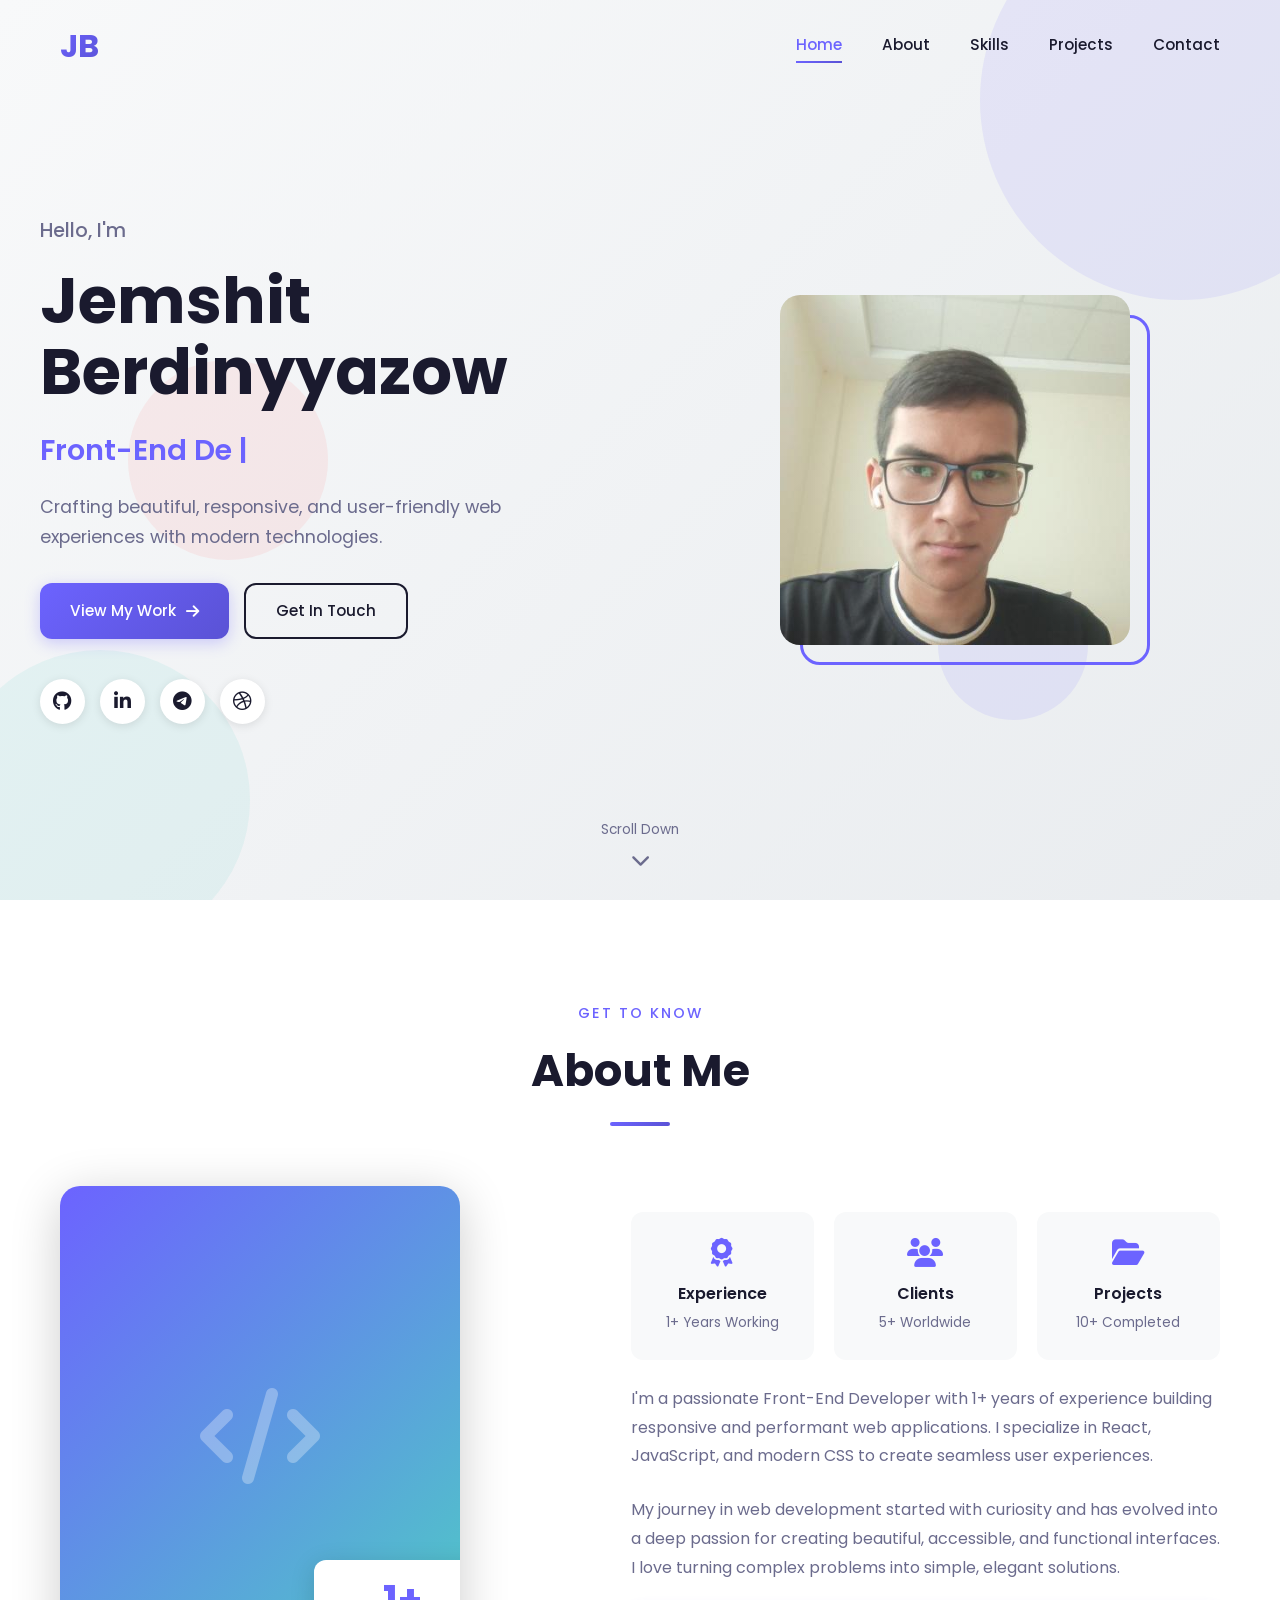
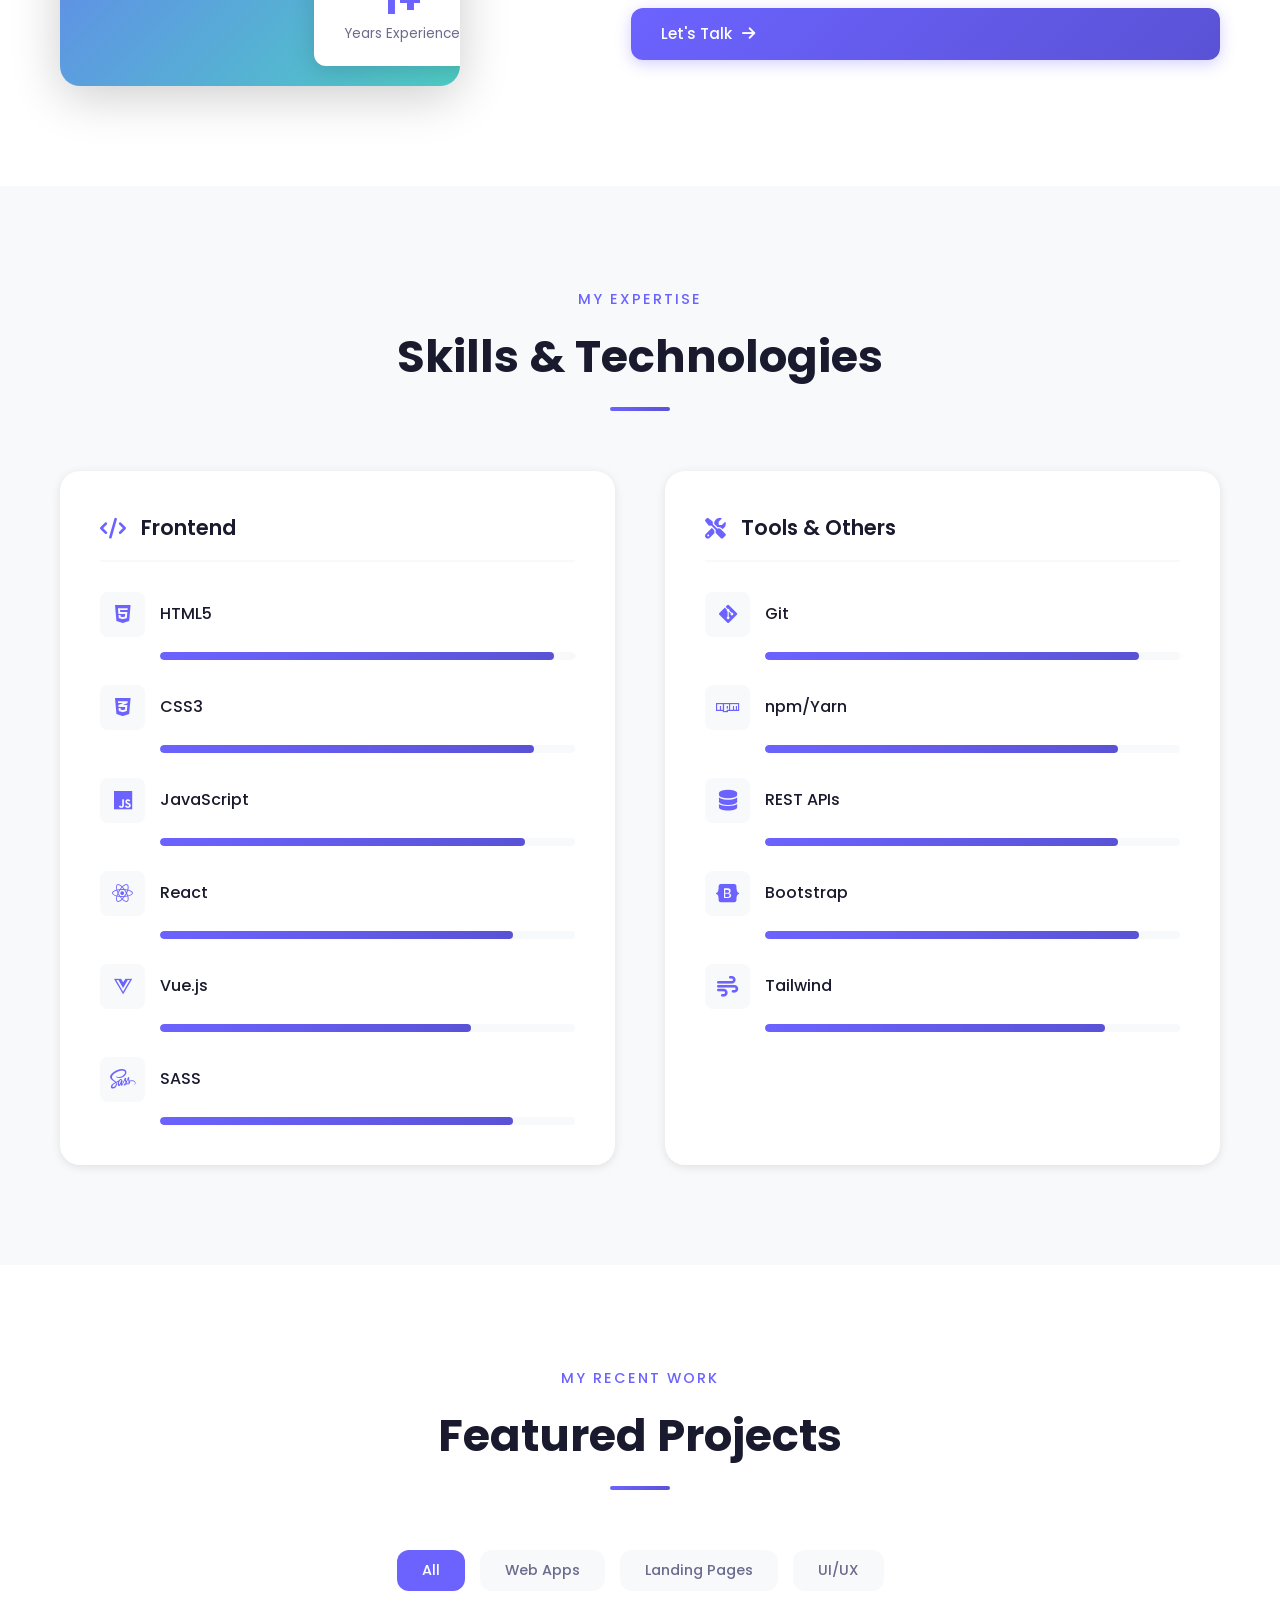
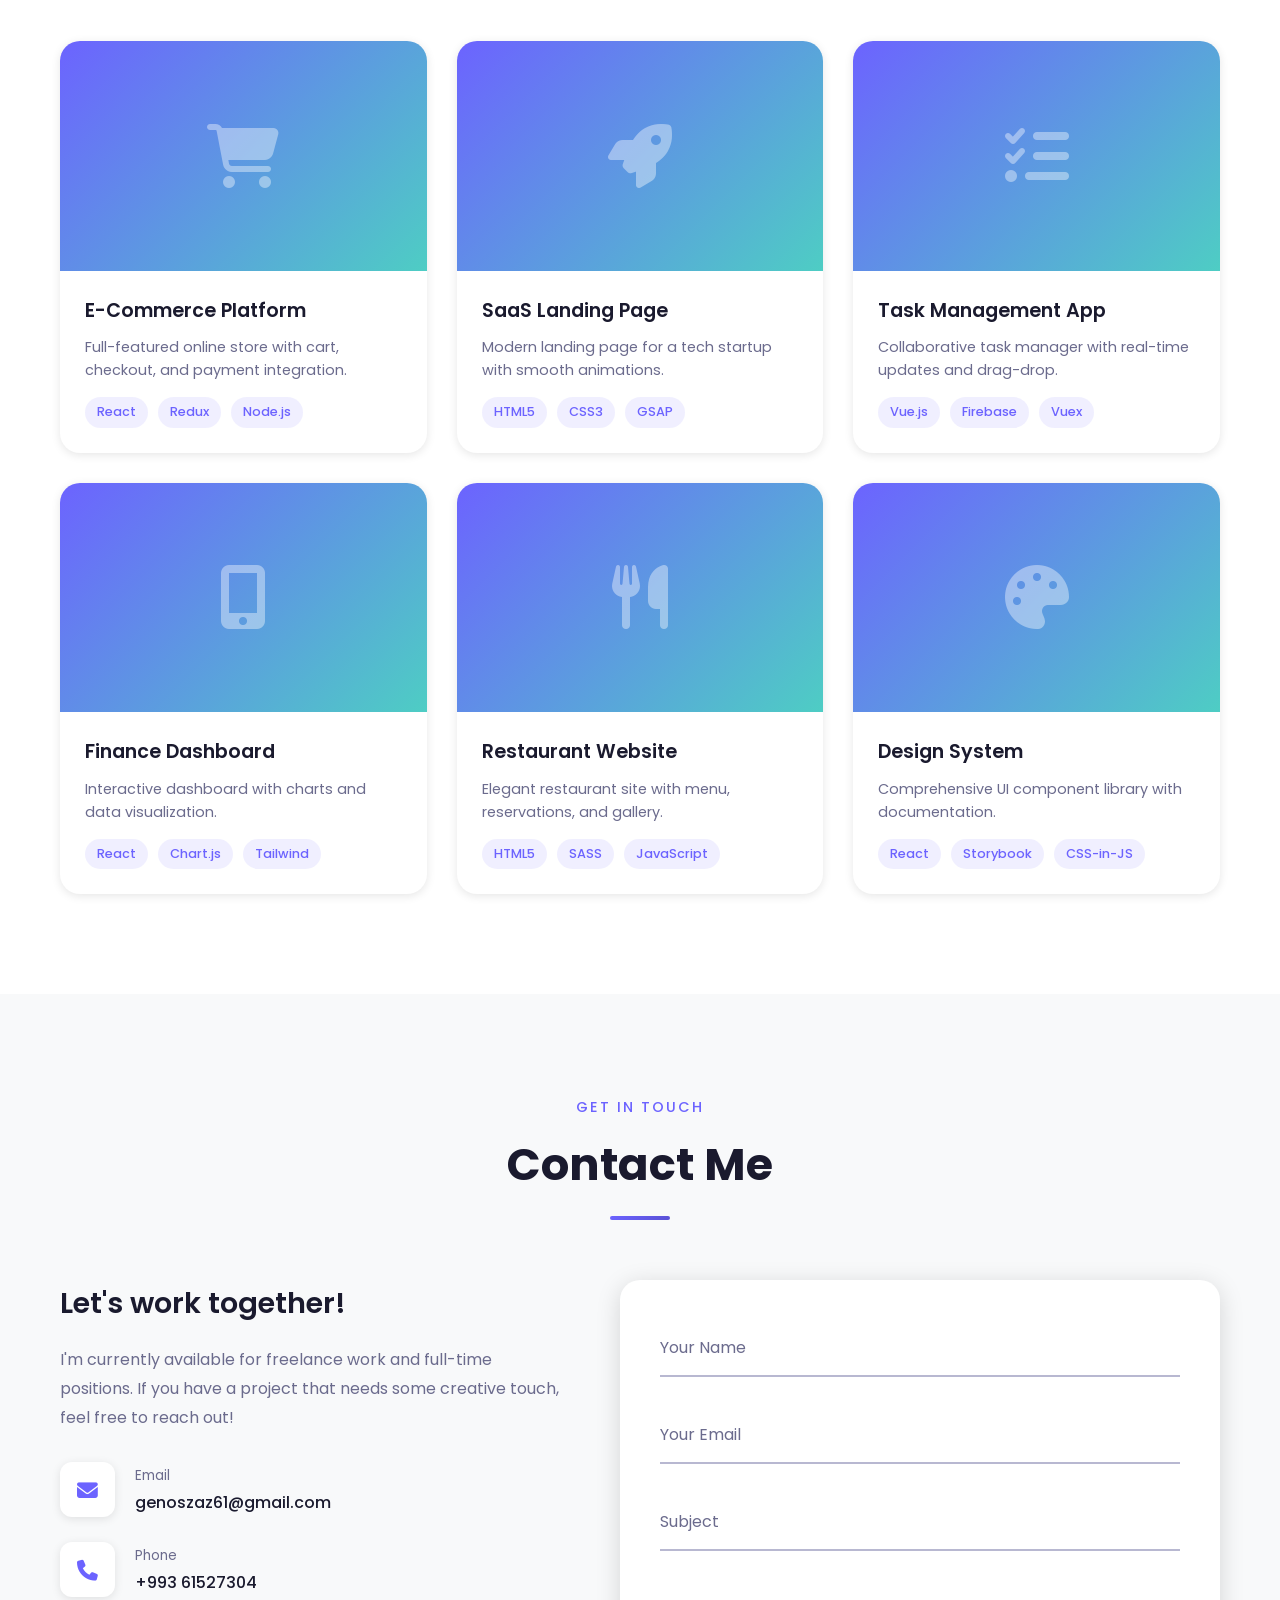
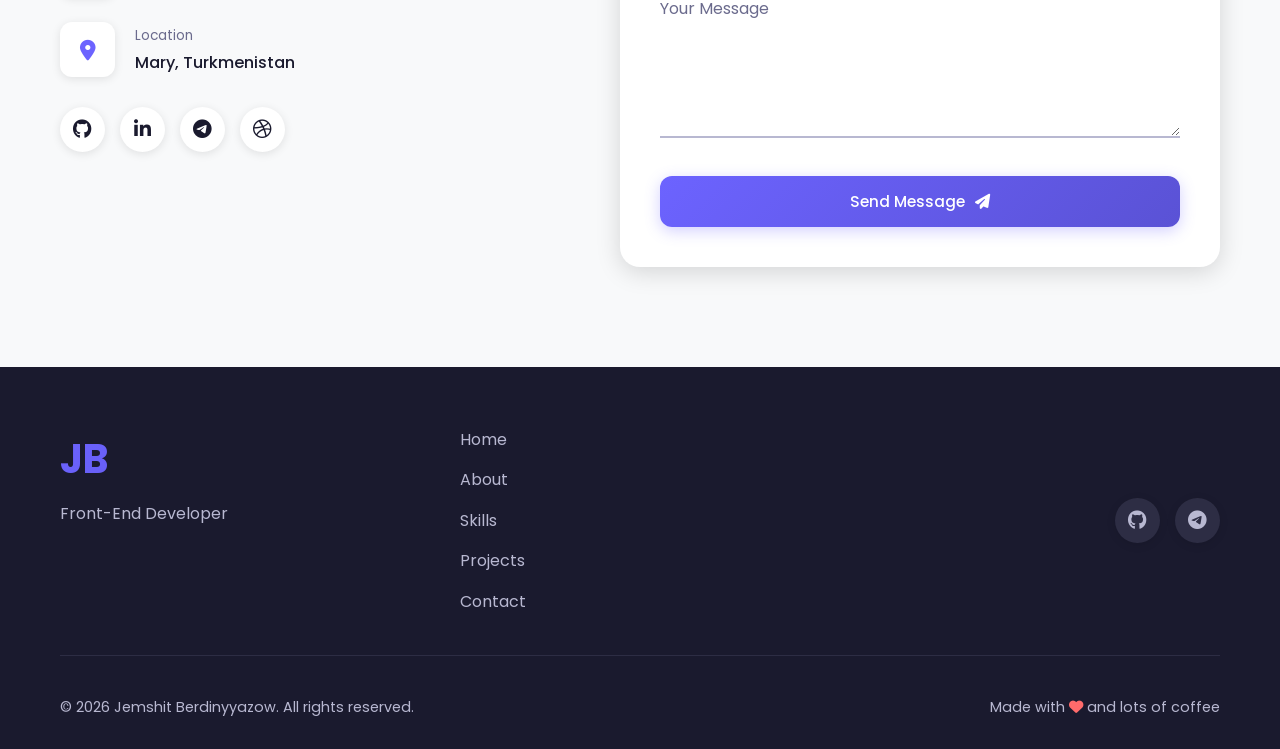
==== commit ac9d4a00: "new" ====
--- a/index.html
+++ b/index.html
@@ -471,7 +471,7 @@
                             </div>
                             <div class="contact-text">
                                 <span>Phone</span>
-                                <a href="tel:+1234567890">+993 61527304</a>
+                                <a href="tel:+99361527304">+993 61527304</a>
                             </div>
                         </div>
                         <div class="contact-item">
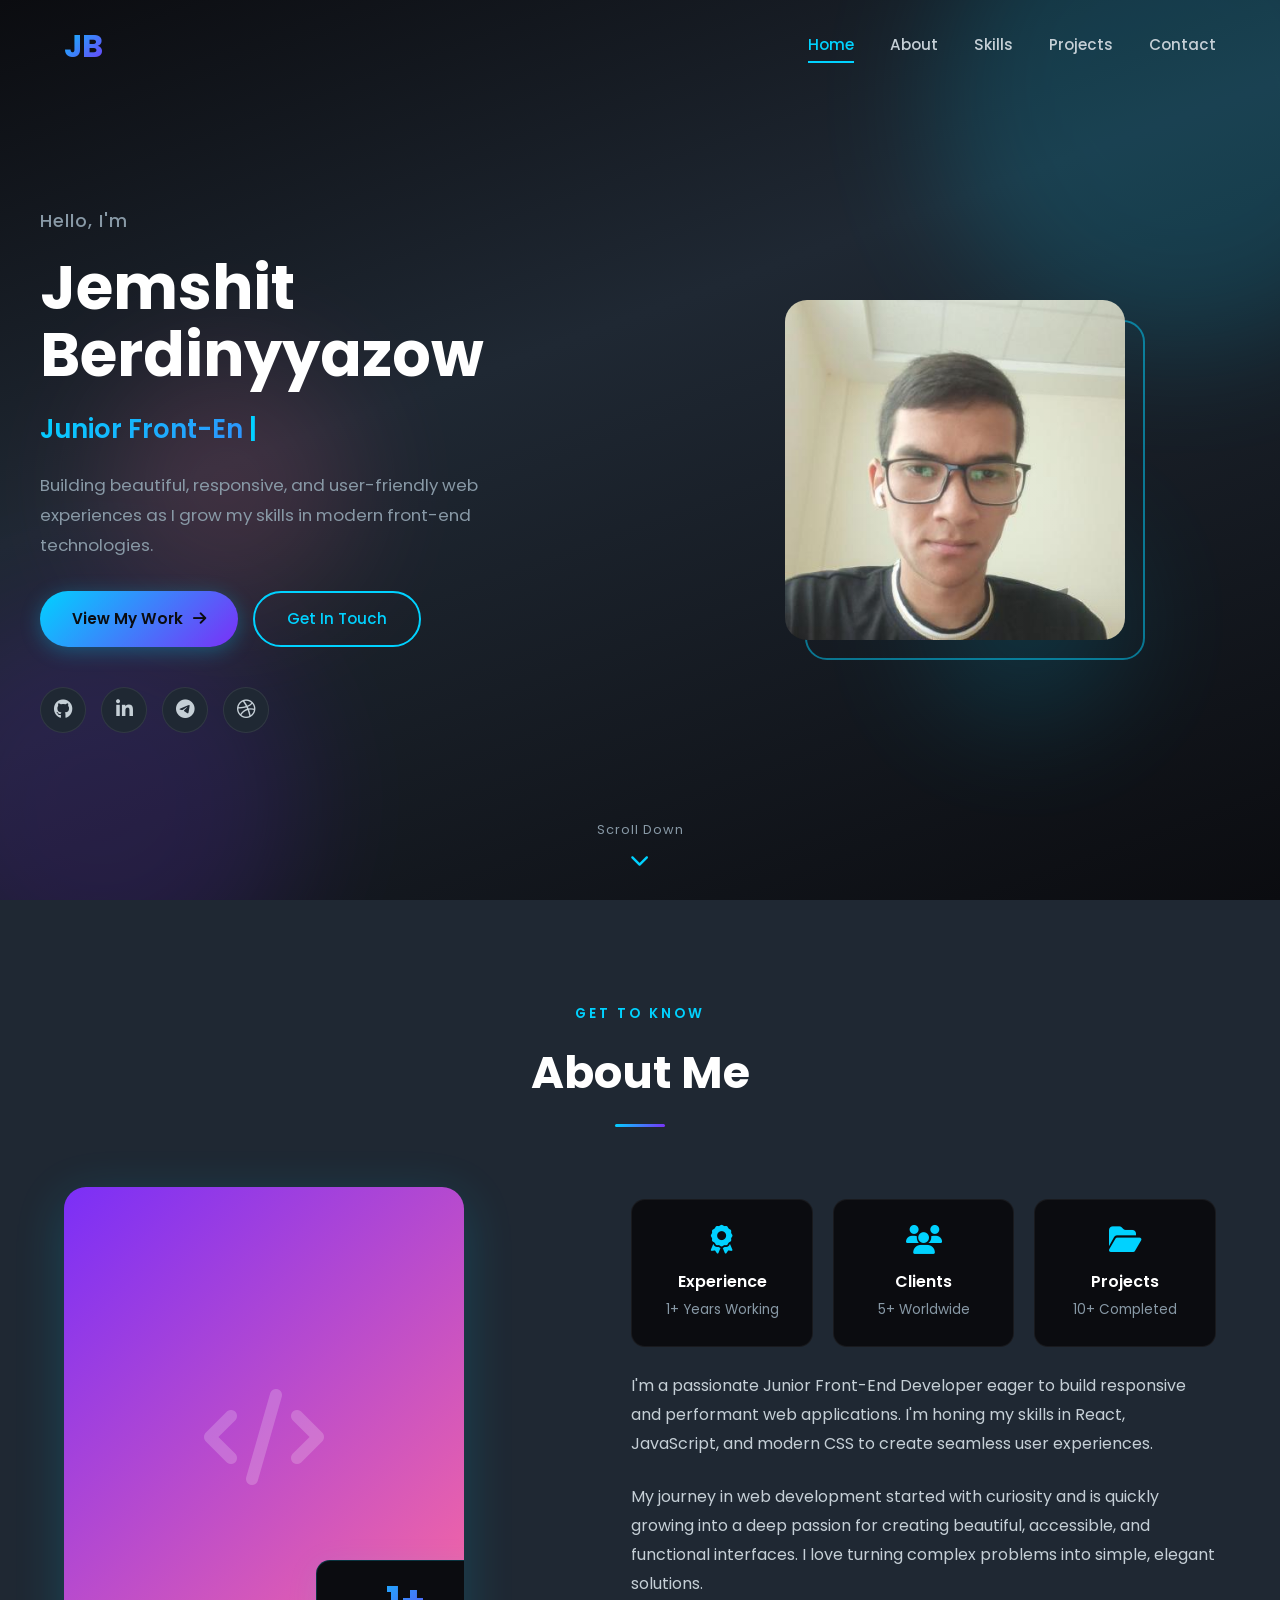
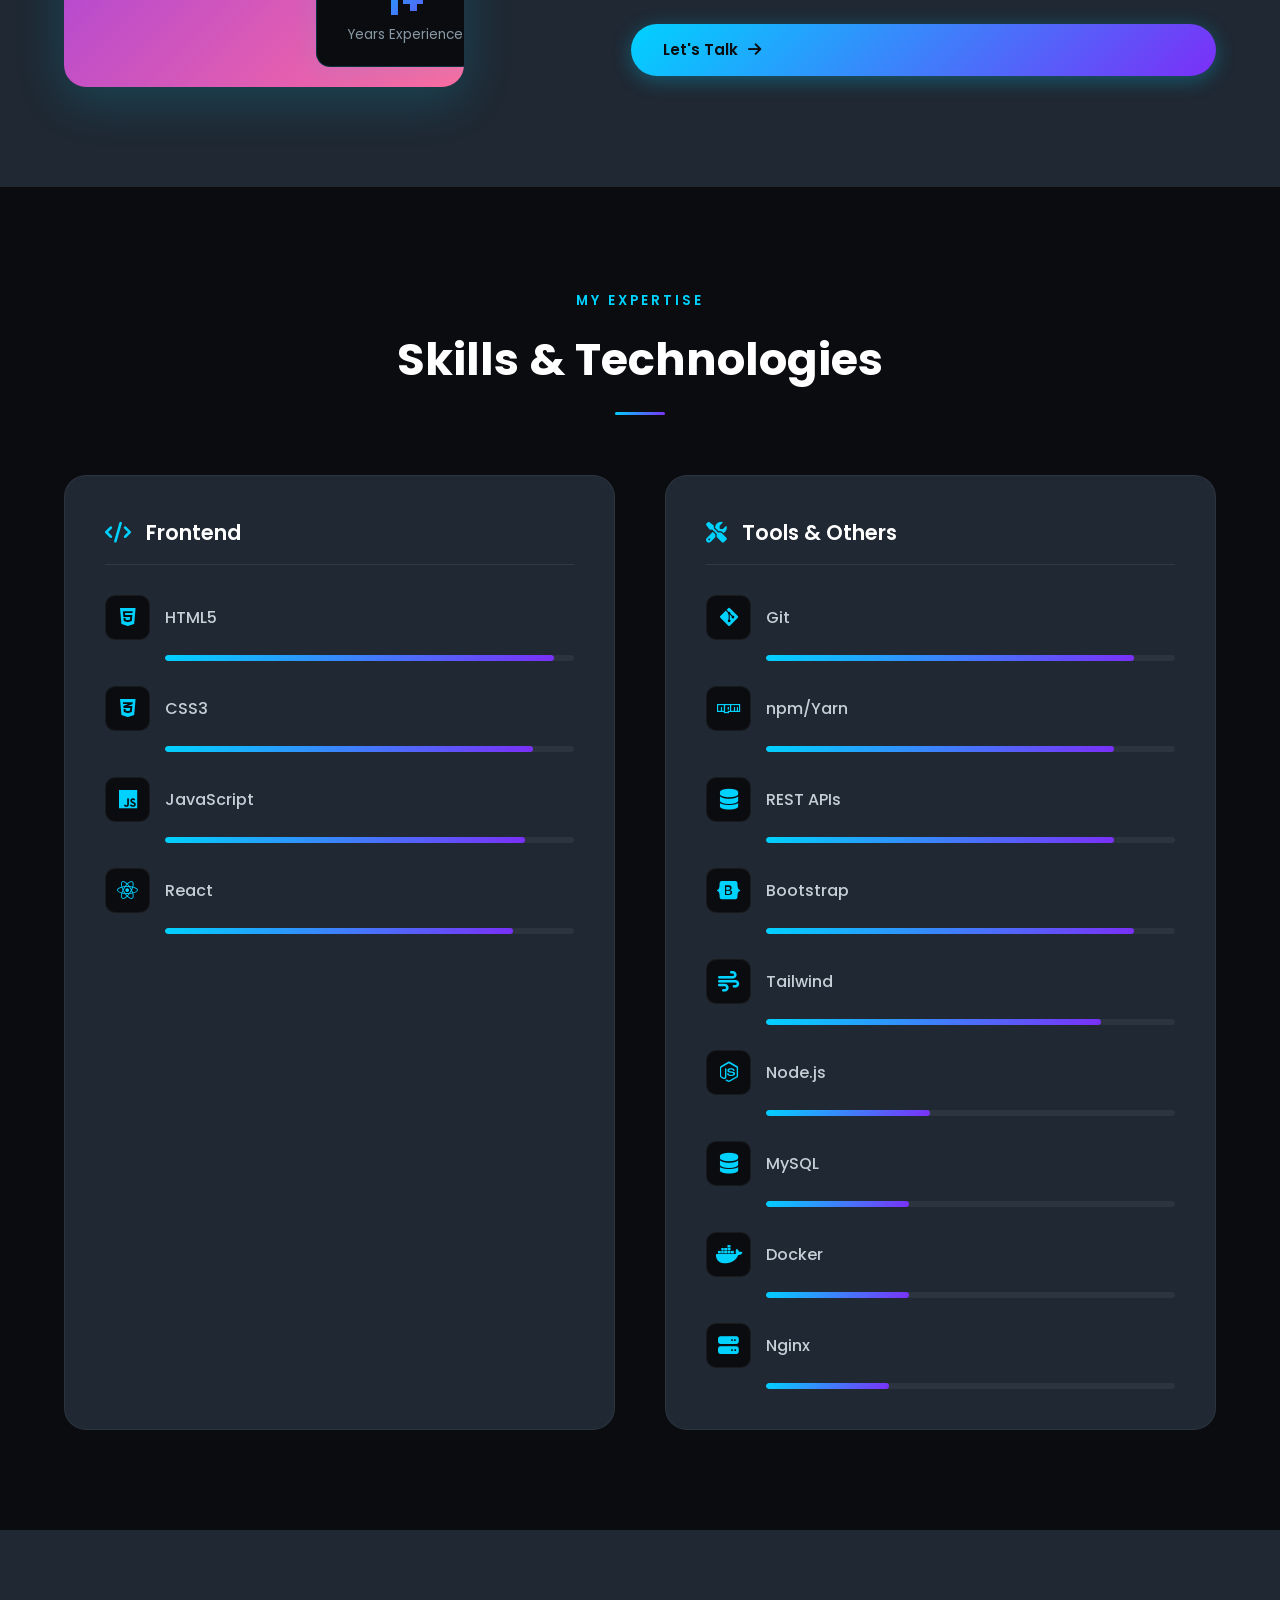
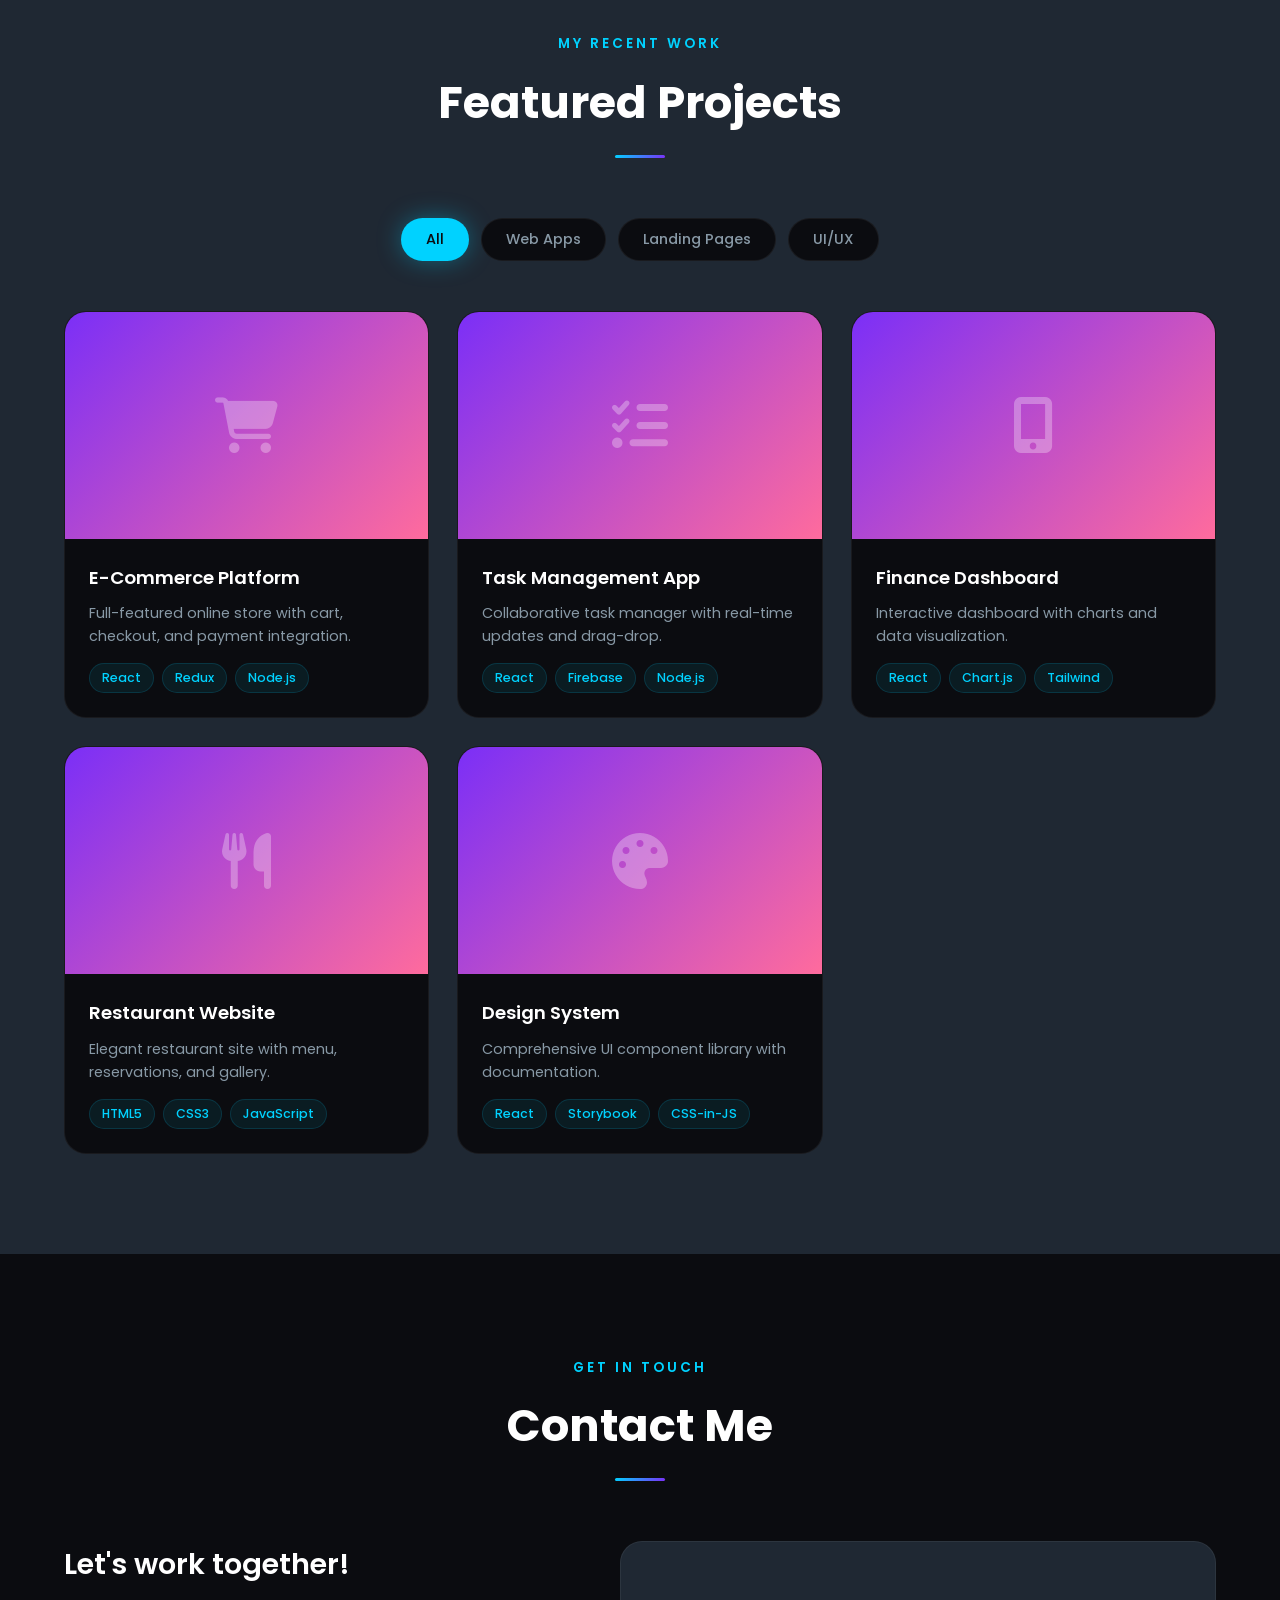
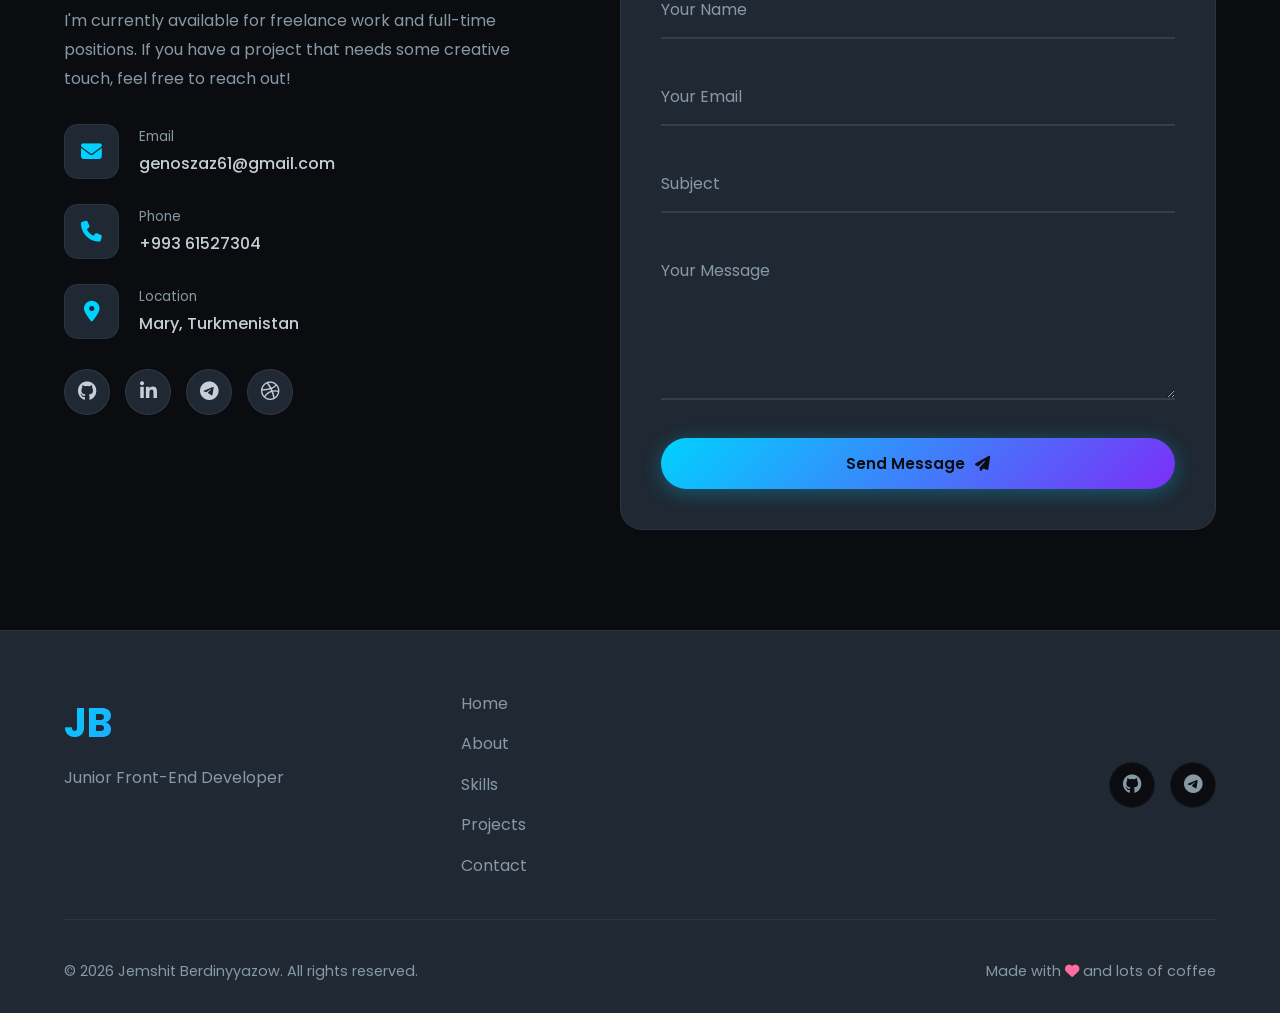
==== commit 5a97b65b: "aboutMeNew" ====
--- a/index.html
+++ b/index.html
@@ -3,7 +3,7 @@
 <head>
     <meta charset="UTF-8">
     <meta name="viewport" content="width=device-width, initial-scale=1.0">
-    <title>Jemshit Berdinyyazow | Front-End Developer</title>
+    <title>Jemshit Berdinyyazow | Junior Front-End Developer</title>
     <link rel="stylesheet" href="styles.css">
     <link href="https://fonts.googleapis.com/css2?family=Poppins:wght@300;400;500;600;700&display=swap" rel="stylesheet">
     <link rel="stylesheet" href="https://cdnjs.cloudflare.com/ajax/libs/font-awesome/6.4.0/css/all.min.css">
@@ -54,7 +54,7 @@
                     <span class="cursor">|</span>
                 </h2>
                 <p class="hero-description animate-text">
-                    Crafting beautiful, responsive, and user-friendly web experiences with modern technologies.
+                    Building beautiful, responsive, and user-friendly web experiences as I grow my skills in modern front-end technologies.
                 </p>
                 <div class="hero-buttons animate-text">
                     <a href="#projects" class="btn btn-primary">
@@ -67,7 +67,7 @@
                 </div>
                 <div class="social-links animate-text">
                         <a href="https://github.com/JB5621" class="social-link"><i class="fab fa-github"></i></a>
-                        <a href="#" class="social-link"><i class="fab fa-linkedin-in"></i></a>
+                        <a href="https://www.linkedin.com/games/zip/results/" class="social-link"><i class="fab fa-linkedin-in"></i></a>
                         <a href="https://t.me/jb5622" class="social-link"><i class="fab fa-telegram"></i></a>
                         <a href="#" class="social-link"><i class="fab fa-dribbble"></i></a>
                 </div>
@@ -125,12 +125,12 @@
                         </div>
                     </div>
                     <p class="about-description">
-                        I'm a passionate Front-End Developer with 1+ years of experience building responsive 
-                        and performant web applications. I specialize in React, JavaScript, and modern CSS 
+                        I'm a passionate Junior Front-End Developer eager to build responsive 
+                        and performant web applications. I'm honing my skills in React, JavaScript, and modern CSS 
                         to create seamless user experiences.
                     </p>
                     <p class="about-description">
-                        My journey in web development started with curiosity and has evolved into a deep 
+                        My journey in web development started with curiosity and is quickly growing into a deep 
                         passion for creating beautiful, accessible, and functional interfaces. I love turning 
                         complex problems into simple, elegant solutions.
                     </p>
@@ -193,24 +193,7 @@
                                 <div class="skill-progress" data-progress="85"></div>
                             </div>
                         </div>
-                        <div class="skill-item">
-                            <div class="skill-icon">
-                                <i class="fab fa-vuejs"></i>
-                            </div>
-                            <span class="skill-name">Vue.js</span>
-                            <div class="skill-bar">
-                                <div class="skill-progress" data-progress="75"></div>
-                            </div>
-                        </div>
-                        <div class="skill-item">
-                            <div class="skill-icon">
-                                <i class="fab fa-sass"></i>
-                            </div>
-                            <span class="skill-name">SASS</span>
-                            <div class="skill-bar">
-                                <div class="skill-progress" data-progress="85"></div>
-                            </div>
-                        </div>
+
                     </div>
                 </div>
                 <div class="skills-category reveal-up">
@@ -262,6 +245,42 @@
                             <span class="skill-name">Tailwind</span>
                             <div class="skill-bar">
                                 <div class="skill-progress" data-progress="82"></div>
+                            </div>
+                        </div>
+                        <div class="skill-item">
+                            <div class="skill-icon">
+                                <i class="fab fa-node-js"></i>
+                            </div>
+                            <span class="skill-name">Node.js</span>
+                            <div class="skill-bar">
+                                <div class="skill-progress" data-progress="40"></div>
+                            </div>
+                        </div>
+                        <div class="skill-item">
+                            <div class="skill-icon">
+                                <i class="fas fa-database"></i>
+                            </div>
+                            <span class="skill-name">MySQL</span>
+                            <div class="skill-bar">
+                                <div class="skill-progress" data-progress="35"></div>
+                            </div>
+                        </div>
+                        <div class="skill-item">
+                            <div class="skill-icon">
+                                <i class="fab fa-docker"></i>
+                            </div>
+                            <span class="skill-name">Docker</span>
+                            <div class="skill-bar">
+                                <div class="skill-progress" data-progress="35"></div>
+                            </div>
+                        </div>
+                        <div class="skill-item">
+                            <div class="skill-icon">
+                                <i class="fas fa-server"></i>
+                            </div>
+                            <span class="skill-name">Nginx</span>
+                            <div class="skill-bar">
+                                <div class="skill-progress" data-progress="30"></div>
                             </div>
                         </div>
                     </div>
@@ -310,10 +329,11 @@
                         </div>
                     </div>
                 </div>
-                <div class="project-card reveal-up" data-category="landing">
+
+                <div class="project-card reveal-up" data-category="web">
                     <div class="project-image">
                         <div class="project-placeholder">
-                            <i class="fas fa-rocket"></i>
+                            <i class="fas fa-tasks"></i>
                         </div>
                         <div class="project-overlay">
                             <div class="project-links">
@@ -327,38 +347,12 @@
                         </div>
                     </div>
                     <div class="project-info">
-                        <h3 class="project-title">SaaS Landing Page</h3>
-                        <p class="project-description">Modern landing page for a tech startup with smooth animations.</p>
-                        <div class="project-tech">
-                            <span>HTML5</span>
-                            <span>CSS3</span>
-                            <span>GSAP</span>
-                        </div>
-                    </div>
-                </div>
-                <div class="project-card reveal-up" data-category="web">
-                    <div class="project-image">
-                        <div class="project-placeholder">
-                            <i class="fas fa-tasks"></i>
-                        </div>
-                        <div class="project-overlay">
-                            <div class="project-links">
-                                <a href="#" class="project-link" aria-label="View Live">
-                                    <i class="fas fa-external-link-alt"></i>
-                                </a>
-                                <a href="#" class="project-link" aria-label="View Code">
-                                    <i class="fab fa-github"></i>
-                                </a>
-                            </div>
-                        </div>
-                    </div>
-                    <div class="project-info">
                         <h3 class="project-title">Task Management App</h3>
                         <p class="project-description">Collaborative task manager with real-time updates and drag-drop.</p>
                         <div class="project-tech">
-                            <span>Vue.js</span>
+                            <span>React</span>
                             <span>Firebase</span>
-                            <span>Vuex</span>
+                            <span>Node.js</span>
                         </div>
                     </div>
                 </div>
@@ -409,7 +403,7 @@
                         <p class="project-description">Elegant restaurant site with menu, reservations, and gallery.</p>
                         <div class="project-tech">
                             <span>HTML5</span>
-                            <span>SASS</span>
+                            <span>CSS3</span>
                             <span>JavaScript</span>
                         </div>
                     </div>
@@ -486,7 +480,7 @@
                     </div>
                     <div class="contact-social">
                         <a href="https://github.com/JB5621" class="social-link"><i class="fab fa-github"></i></a>
-                        <a href="#" class="social-link"><i class="fab fa-linkedin-in"></i></a>
+                        <a href="https://www.linkedin.com/games/zip/results/" class="social-link"><i class="fab fa-linkedin-in"></i></a>
                         <a href="https://t.me/jb5622" class="social-link"><i class="fab fa-telegram"></i></a>
                         <a href="#" class="social-link"><i class="fab fa-dribbble"></i></a>
                     </div>
@@ -527,7 +521,7 @@
             <div class="footer-content">
                 <div class="footer-logo">
                     <span class="logo-text">JB</span>
-                    <p>Front-End Developer</p>
+                    <p>Junior Front-End Developer</p>
                 </div>
                 <div class="footer-links">
                     <a href="#home">Home</a>
--- a/styles.css
+++ b/styles.css
@@ -1,39 +1,40 @@
 /* ============================================
-   CSS Variables & Root Styles
+   CSS Variables & Root Styles — Dark Teal/Cyan Theme
 ============================================ */
 :root {
-    --primary: #6c63ff;
-    --primary-dark: #5a52d5;
-    --primary-light: #8b85ff;
-    --secondary: #ff6b6b;
-    --accent: #4ecdc4;
-    --dark: #1a1a2e;
-    --dark-light: #16213e;
-    --gray-dark: #2d2d44;
-    --gray: #6b6b8d;
-    --gray-light: #b8b8d1;
-    --light: #f8f9fa;
+    --primary: #00d2ff;
+    --primary-dark: #00b4d8;
+    --primary-light: #48cae4;
+    --secondary: #ff6b9d;
+    --accent: #7b2ff7;
+    --dark: #0b0c10;
+    --dark-light: #1f2833;
+    --gray-dark: #2c3e50;
+    --gray: #8899a6;
+    --gray-light: #c5cfd6;
+    --light: #f0f4f8;
     --white: #ffffff;
-    
-    --gradient-primary: linear-gradient(135deg, var(--primary) 0%, var(--primary-dark) 100%);
-    --gradient-accent: linear-gradient(135deg, var(--primary) 0%, var(--accent) 100%);
+
+    --gradient-primary: linear-gradient(135deg, var(--primary) 0%, var(--accent) 100%);
+    --gradient-accent: linear-gradient(135deg, var(--accent) 0%, var(--secondary) 100%);
     --gradient-dark: linear-gradient(135deg, var(--dark) 0%, var(--dark-light) 100%);
-    
-    --shadow-sm: 0 2px 10px rgba(0, 0, 0, 0.1);
-    --shadow-md: 0 5px 25px rgba(0, 0, 0, 0.15);
-    --shadow-lg: 0 10px 50px rgba(0, 0, 0, 0.2);
-    --shadow-glow: 0 0 30px rgba(108, 99, 255, 0.3);
-    
-    --radius-sm: 8px;
-    --radius-md: 12px;
-    --radius-lg: 20px;
+    --gradient-hero: linear-gradient(160deg, #0b0c10 0%, #1f2833 40%, #0b0c10 100%);
+
+    --shadow-sm: 0 2px 12px rgba(0, 210, 255, 0.08);
+    --shadow-md: 0 6px 30px rgba(0, 210, 255, 0.12);
+    --shadow-lg: 0 12px 50px rgba(0, 210, 255, 0.18);
+    --shadow-glow: 0 0 25px rgba(0, 210, 255, 0.35);
+
+    --radius-sm: 10px;
+    --radius-md: 14px;
+    --radius-lg: 22px;
     --radius-full: 50%;
-    
+
     --transition-fast: 0.2s ease;
     --transition-normal: 0.3s ease;
     --transition-slow: 0.5s ease;
     --transition-bounce: 0.5s cubic-bezier(0.68, -0.55, 0.265, 1.55);
-    
+
     --font-main: 'Poppins', sans-serif;
 }
 
@@ -55,8 +56,8 @@
     font-family: var(--font-main);
     font-size: 16px;
     line-height: 1.6;
-    color: var(--dark);
-    background: var(--light);
+    color: var(--light);
+    background: var(--dark);
     overflow-x: hidden;
 }
 
@@ -116,12 +117,12 @@
 }
 
 .loader-circle {
-    width: 60px;
-    height: 60px;
-    border: 4px solid var(--gray-dark);
+    width: 50px;
+    height: 50px;
+    border: 3px solid var(--gray-dark);
     border-top-color: var(--primary);
     border-radius: 50%;
-    animation: spin 1s linear infinite;
+    animation: spin 0.8s linear infinite;
 }
 
 @keyframes spin {
@@ -135,7 +136,7 @@
     width: 100%;
     max-width: 1200px;
     margin: 0 auto;
-    padding: 0 20px;
+    padding: 0 24px;
 }
 
 section {
@@ -152,28 +153,28 @@
 
 .section-subtitle {
     display: inline-block;
-    font-size: 0.9rem;
-    font-weight: 500;
+    font-size: 0.85rem;
+    font-weight: 600;
     color: var(--primary);
     text-transform: uppercase;
-    letter-spacing: 2px;
-    margin-bottom: 10px;
+    letter-spacing: 3px;
+    margin-bottom: 12px;
 }
 
 .section-title {
     font-size: clamp(2rem, 5vw, 2.8rem);
     font-weight: 700;
-    color: var(--dark);
+    color: var(--white);
     position: relative;
 }
 
 .section-title::after {
     content: '';
     display: block;
-    width: 60px;
-    height: 4px;
+    width: 50px;
+    height: 3px;
     background: var(--gradient-primary);
-    margin: 15px auto 0;
+    margin: 16px auto 0;
     border-radius: 2px;
 }
 
@@ -191,16 +192,16 @@
 }
 
 .navbar.scrolled {
-    background: rgba(255, 255, 255, 0.95);
-    backdrop-filter: blur(10px);
-    box-shadow: var(--shadow-sm);
-    padding: 15px 0;
+    background: rgba(11, 12, 16, 0.92);
+    backdrop-filter: blur(14px);
+    box-shadow: 0 4px 30px rgba(0, 0, 0, 0.3);
+    padding: 14px 0;
 }
 
 .nav-container {
     max-width: 1200px;
     margin: 0 auto;
-    padding: 0 20px;
+    padding: 0 24px;
     display: flex;
     justify-content: space-between;
     align-items: center;
@@ -223,13 +224,13 @@
 
 .nav-menu {
     display: flex;
-    gap: 40px;
+    gap: 36px;
 }
 
 .nav-link {
     font-size: 0.95rem;
     font-weight: 500;
-    color: var(--dark);
+    color: var(--gray-light);
     position: relative;
     padding: 5px 0;
 }
@@ -238,11 +239,12 @@
     content: '';
     position: absolute;
     bottom: 0;
-    left: 0;
+    left: 50%;
     width: 0;
     height: 2px;
-    background: var(--gradient-primary);
-    transition: var(--transition-normal);
+    background: var(--primary);
+    transition: var(--transition-normal);
+    transform: translateX(-50%);
 }
 
 .nav-link:hover::after,
@@ -265,7 +267,7 @@
 .hamburger .bar {
     width: 25px;
     height: 3px;
-    background: var(--dark);
+    background: var(--light);
     border-radius: 3px;
     transition: var(--transition-normal);
 }
@@ -289,10 +291,10 @@
     display: inline-flex;
     align-items: center;
     gap: 10px;
-    padding: 14px 30px;
+    padding: 14px 32px;
     font-size: 0.95rem;
     font-weight: 500;
-    border-radius: var(--radius-md);
+    border-radius: 50px;
     transition: var(--transition-normal);
     position: relative;
     overflow: hidden;
@@ -305,7 +307,7 @@
     left: -100%;
     width: 100%;
     height: 100%;
-    background: linear-gradient(90deg, transparent, rgba(255,255,255,0.2), transparent);
+    background: linear-gradient(90deg, transparent, rgba(255,255,255,0.15), transparent);
     transition: var(--transition-slow);
 }
 
@@ -315,13 +317,14 @@
 
 .btn-primary {
     background: var(--gradient-primary);
-    color: var(--white);
-    box-shadow: 0 4px 15px rgba(108, 99, 255, 0.3);
+    color: var(--dark);
+    font-weight: 600;
+    box-shadow: 0 4px 20px rgba(0, 210, 255, 0.3);
 }
 
 .btn-primary:hover {
     transform: translateY(-3px);
-    box-shadow: 0 8px 25px rgba(108, 99, 255, 0.4);
+    box-shadow: 0 8px 30px rgba(0, 210, 255, 0.45);
 }
 
 .btn-primary i {
@@ -334,14 +337,15 @@
 
 .btn-secondary {
     background: transparent;
+    color: var(--primary);
+    border: 2px solid var(--primary);
+}
+
+.btn-secondary:hover {
+    background: var(--primary);
     color: var(--dark);
-    border: 2px solid var(--dark);
-}
-
-.btn-secondary:hover {
-    background: var(--dark);
-    color: var(--white);
     transform: translateY(-3px);
+    box-shadow: var(--shadow-glow);
 }
 
 /* ============================================
@@ -354,8 +358,8 @@
     justify-content: center;
     align-items: center;
     position: relative;
-    padding: 100px 20px 60px;
-    background: linear-gradient(135deg, #f8f9fa 0%, #e9ecef 100%);
+    padding: 100px 24px 60px;
+    background: var(--gradient-hero);
     overflow: hidden;
 }
 
@@ -371,43 +375,44 @@
 .floating-shapes .shape {
     position: absolute;
     border-radius: var(--radius-full);
-    opacity: 0.1;
+    filter: blur(60px);
+    opacity: 0.15;
 }
 
 .shape-1 {
+    width: 500px;
+    height: 500px;
+    background: var(--primary);
+    top: -150px;
+    right: -150px;
+    animation: float 10s ease-in-out infinite;
+}
+
+.shape-2 {
     width: 400px;
     height: 400px;
-    background: var(--primary);
-    top: -100px;
-    right: -100px;
+    background: var(--accent);
+    bottom: -100px;
+    left: -100px;
+    animation: float 12s ease-in-out infinite reverse;
+}
+
+.shape-3 {
+    width: 250px;
+    height: 250px;
+    background: var(--secondary);
+    top: 40%;
+    left: 8%;
     animation: float 8s ease-in-out infinite;
 }
 
-.shape-2 {
-    width: 300px;
-    height: 300px;
-    background: var(--accent);
-    bottom: -50px;
-    left: -50px;
-    animation: float 10s ease-in-out infinite reverse;
-}
-
-.shape-3 {
+.shape-4 {
     width: 200px;
     height: 200px;
-    background: var(--secondary);
-    top: 40%;
-    left: 10%;
-    animation: float 7s ease-in-out infinite;
-}
-
-.shape-4 {
-    width: 150px;
-    height: 150px;
     background: var(--primary);
     bottom: 20%;
-    right: 15%;
-    animation: float 9s ease-in-out infinite reverse;
+    right: 12%;
+    animation: float 11s ease-in-out infinite reverse;
 }
 
 @keyframes float {
@@ -432,22 +437,26 @@
 }
 
 .greeting {
-    font-size: 1.2rem;
+    font-size: 1.1rem;
     color: var(--gray);
     font-weight: 500;
+    letter-spacing: 1px;
 }
 
 .hero-title {
-    font-size: clamp(2.5rem, 6vw, 4rem);
+    font-size: clamp(2.5rem, 6vw, 3.8rem);
     font-weight: 700;
-    color: var(--dark);
+    color: var(--white);
     line-height: 1.1;
 }
 
 .hero-subtitle {
-    font-size: clamp(1.3rem, 3vw, 1.8rem);
+    font-size: clamp(1.2rem, 3vw, 1.6rem);
     font-weight: 600;
-    color: var(--primary);
+    background: var(--gradient-primary);
+    -webkit-background-clip: text;
+    -webkit-text-fill-color: transparent;
+    background-clip: text;
 }
 
 .typed-text {
@@ -456,6 +465,7 @@
 
 .cursor {
     display: inline-block;
+    -webkit-text-fill-color: var(--primary);
     animation: blink 1s step-end infinite;
 }
 
@@ -464,10 +474,10 @@
 }
 
 .hero-description {
-    font-size: 1.1rem;
+    font-size: 1.05rem;
     color: var(--gray);
     max-width: 500px;
-    line-height: 1.7;
+    line-height: 1.8;
 }
 
 .hero-buttons {
@@ -484,24 +494,25 @@
 }
 
 .social-link {
-    width: 45px;
-    height: 45px;
+    width: 46px;
+    height: 46px;
     display: flex;
     justify-content: center;
     align-items: center;
     border-radius: var(--radius-full);
-    background: var(--white);
-    color: var(--dark);
+    background: var(--dark-light);
+    color: var(--gray-light);
     font-size: 1.2rem;
-    box-shadow: var(--shadow-sm);
+    border: 1px solid rgba(255, 255, 255, 0.08);
     transition: var(--transition-bounce);
 }
 
 .social-link:hover {
     background: var(--primary);
-    color: var(--white);
+    color: var(--dark);
     transform: translateY(-5px) scale(1.1);
     box-shadow: var(--shadow-glow);
+    border-color: transparent;
 }
 
 .hero-image {
@@ -512,8 +523,8 @@
 
 .image-wrapper {
     position: relative;
-    width: 350px;
-    height: 350px;
+    width: 340px;
+    height: 340px;
 }
 
 .image-border {
@@ -522,14 +533,16 @@
     left: 20px;
     width: 100%;
     height: 100%;
-    border: 3px solid var(--primary);
+    border: 2px solid var(--primary);
     border-radius: var(--radius-lg);
     transition: var(--transition-normal);
+    opacity: 0.5;
 }
 
 .image-wrapper:hover .image-border {
     top: 15px;
     left: 15px;
+    opacity: 1;
 }
 
 .profile-placeholder {
@@ -545,9 +558,15 @@
     overflow: hidden;
 }
 
+.profile-placeholder img {
+    width: 100%;
+    height: 100%;
+    object-fit: cover;
+}
+
 .profile-placeholder i {
     font-size: 8rem;
-    color: rgba(255, 255, 255, 0.3);
+    color: rgba(255, 255, 255, 0.2);
 }
 
 .profile-placeholder::before {
@@ -557,7 +576,7 @@
     left: -50%;
     width: 200%;
     height: 200%;
-    background: linear-gradient(45deg, transparent, rgba(255,255,255,0.1), transparent);
+    background: linear-gradient(45deg, transparent, rgba(255,255,255,0.08), transparent);
     transform: rotate(45deg);
     animation: shimmer 3s infinite;
 }
@@ -575,12 +594,14 @@
     align-items: center;
     gap: 10px;
     color: var(--gray);
-    font-size: 0.85rem;
+    font-size: 0.8rem;
+    letter-spacing: 1px;
     animation: bounce 2s infinite;
 }
 
 .scroll-indicator i {
     font-size: 1.2rem;
+    color: var(--primary);
 }
 
 @keyframes bounce {
@@ -628,7 +649,7 @@
    About Section
 ============================================ */
 .about {
-    background: var(--white);
+    background: var(--dark-light);
 }
 
 .about-content {
@@ -659,18 +680,19 @@
 
 .image-card .image-placeholder i {
     font-size: 6rem;
-    color: rgba(255, 255, 255, 0.3);
+    color: rgba(255, 255, 255, 0.2);
 }
 
 .experience-badge {
     position: absolute;
     bottom: 20px;
     right: -30px;
-    background: var(--white);
+    background: var(--dark);
     padding: 20px 30px;
     border-radius: var(--radius-md);
     box-shadow: var(--shadow-md);
     text-align: center;
+    border: 1px solid rgba(0, 210, 255, 0.2);
     animation: pulse 2s infinite;
 }
 
@@ -683,7 +705,10 @@
     display: block;
     font-size: 2.5rem;
     font-weight: 700;
-    color: var(--primary);
+    background: var(--gradient-primary);
+    -webkit-background-clip: text;
+    -webkit-text-fill-color: transparent;
+    background-clip: text;
     line-height: 1;
 }
 
@@ -705,16 +730,15 @@
 }
 
 .about-card {
-    background: var(--light);
+    background: var(--dark);
     padding: 25px 20px;
     border-radius: var(--radius-md);
     text-align: center;
     transition: var(--transition-normal);
-    border: 1px solid transparent;
+    border: 1px solid rgba(255, 255, 255, 0.06);
 }
 
 .about-card:hover {
-    background: var(--white);
     border-color: var(--primary);
     transform: translateY(-5px);
     box-shadow: var(--shadow-md);
@@ -729,7 +753,7 @@
 .about-card h3 {
     font-size: 1rem;
     font-weight: 600;
-    color: var(--dark);
+    color: var(--white);
     margin-bottom: 5px;
 }
 
@@ -739,7 +763,7 @@
 }
 
 .about-description {
-    color: var(--gray);
+    color: var(--gray-light);
     line-height: 1.8;
 }
 
@@ -747,7 +771,7 @@
    Skills Section
 ============================================ */
 .skills {
-    background: var(--light);
+    background: var(--dark);
 }
 
 .skills-content {
@@ -757,10 +781,15 @@
 }
 
 .skills-category {
-    background: var(--white);
+    background: var(--dark-light);
     padding: 40px;
     border-radius: var(--radius-lg);
-    box-shadow: var(--shadow-sm);
+    border: 1px solid rgba(255, 255, 255, 0.06);
+    transition: var(--transition-normal);
+}
+
+.skills-category:hover {
+    border-color: rgba(0, 210, 255, 0.15);
 }
 
 .category-title {
@@ -769,10 +798,10 @@
     gap: 15px;
     font-size: 1.3rem;
     font-weight: 600;
-    color: var(--dark);
+    color: var(--white);
     margin-bottom: 30px;
     padding-bottom: 15px;
-    border-bottom: 2px solid var(--light);
+    border-bottom: 1px solid rgba(255, 255, 255, 0.08);
 }
 
 .category-title i {
@@ -797,28 +826,30 @@
     display: flex;
     justify-content: center;
     align-items: center;
-    background: var(--light);
+    background: var(--dark);
     border-radius: var(--radius-sm);
     font-size: 1.3rem;
     color: var(--primary);
+    border: 1px solid rgba(255, 255, 255, 0.06);
     transition: var(--transition-normal);
 }
 
 .skill-item:hover .skill-icon {
     background: var(--primary);
-    color: var(--white);
+    color: var(--dark);
     transform: rotate(10deg);
+    border-color: transparent;
 }
 
 .skill-name {
     font-weight: 500;
-    color: var(--dark);
+    color: var(--gray-light);
 }
 
 .skill-bar {
     grid-column: 2 / -1;
-    height: 8px;
-    background: var(--light);
+    height: 6px;
+    background: rgba(255, 255, 255, 0.06);
     border-radius: 4px;
     overflow: hidden;
 }
@@ -839,50 +870,54 @@
    Projects Section
 ============================================ */
 .projects {
-    background: var(--white);
+    background: var(--dark-light);
 }
 
 .projects-filter {
     display: flex;
     justify-content: center;
-    gap: 15px;
+    gap: 12px;
     margin-bottom: 50px;
     flex-wrap: wrap;
 }
 
 .filter-btn {
-    padding: 10px 25px;
+    padding: 10px 24px;
     font-size: 0.9rem;
     font-weight: 500;
     color: var(--gray);
-    background: var(--light);
-    border-radius: var(--radius-md);
+    background: var(--dark);
+    border-radius: 50px;
+    border: 1px solid rgba(255, 255, 255, 0.06);
     transition: var(--transition-normal);
 }
 
 .filter-btn:hover,
 .filter-btn.active {
     background: var(--primary);
-    color: var(--white);
+    color: var(--dark);
+    border-color: transparent;
+    box-shadow: var(--shadow-glow);
 }
 
 .projects-grid {
     display: grid;
-    grid-template-columns: repeat(auto-fit, minmax(350px, 1fr));
-    gap: 30px;
+    grid-template-columns: repeat(auto-fit, minmax(340px, 1fr));
+    gap: 28px;
 }
 
 .project-card {
-    background: var(--white);
+    background: var(--dark);
     border-radius: var(--radius-lg);
     overflow: hidden;
-    box-shadow: var(--shadow-sm);
+    border: 1px solid rgba(255, 255, 255, 0.06);
     transition: var(--transition-normal);
 }
 
 .project-card:hover {
-    transform: translateY(-10px);
+    transform: translateY(-8px);
     box-shadow: var(--shadow-lg);
+    border-color: rgba(0, 210, 255, 0.2);
 }
 
 .project-card.hidden {
@@ -906,8 +941,8 @@
 }
 
 .project-placeholder i {
-    font-size: 4rem;
-    color: rgba(255, 255, 255, 0.4);
+    font-size: 3.5rem;
+    color: rgba(255, 255, 255, 0.3);
 }
 
 .project-card:hover .project-placeholder {
@@ -920,7 +955,7 @@
     left: 0;
     width: 100%;
     height: 100%;
-    background: rgba(26, 26, 46, 0.8);
+    background: rgba(11, 12, 16, 0.85);
     display: flex;
     justify-content: center;
     align-items: center;
@@ -938,15 +973,16 @@
 }
 
 .project-link {
-    width: 50px;
-    height: 50px;
+    width: 48px;
+    height: 48px;
     display: flex;
     justify-content: center;
     align-items: center;
-    background: var(--white);
+    background: var(--dark-light);
     border-radius: var(--radius-full);
-    color: var(--dark);
-    font-size: 1.2rem;
+    color: var(--primary);
+    font-size: 1.1rem;
+    border: 1px solid rgba(0, 210, 255, 0.3);
     transform: translateY(20px);
     opacity: 0;
     transition: var(--transition-normal);
@@ -963,17 +999,18 @@
 
 .project-link:hover {
     background: var(--primary);
+    color: var(--dark);
+    border-color: transparent;
+}
+
+.project-info {
+    padding: 24px;
+}
+
+.project-title {
+    font-size: 1.15rem;
+    font-weight: 600;
     color: var(--white);
-}
-
-.project-info {
-    padding: 25px;
-}
-
-.project-title {
-    font-size: 1.2rem;
-    font-weight: 600;
-    color: var(--dark);
     margin-bottom: 10px;
 }
 
@@ -986,16 +1023,17 @@
 
 .project-tech {
     display: flex;
-    gap: 10px;
+    gap: 8px;
     flex-wrap: wrap;
 }
 
 .project-tech span {
-    padding: 5px 12px;
-    font-size: 0.8rem;
+    padding: 4px 12px;
+    font-size: 0.78rem;
     font-weight: 500;
     color: var(--primary);
-    background: rgba(108, 99, 255, 0.1);
+    background: rgba(0, 210, 255, 0.08);
+    border: 1px solid rgba(0, 210, 255, 0.15);
     border-radius: 20px;
 }
 
@@ -1003,7 +1041,7 @@
    Contact Section
 ============================================ */
 .contact {
-    background: var(--light);
+    background: var(--dark);
 }
 
 .contact-content {
@@ -1016,7 +1054,7 @@
 .contact-info h3 {
     font-size: 1.8rem;
     font-weight: 600;
-    color: var(--dark);
+    color: var(--white);
     margin-bottom: 20px;
 }
 
@@ -1045,17 +1083,18 @@
     display: flex;
     justify-content: center;
     align-items: center;
-    background: var(--white);
+    background: var(--dark-light);
     border-radius: var(--radius-md);
     color: var(--primary);
     font-size: 1.3rem;
-    box-shadow: var(--shadow-sm);
+    border: 1px solid rgba(255, 255, 255, 0.06);
     transition: var(--transition-normal);
 }
 
 .contact-item:hover .contact-icon {
     background: var(--primary);
-    color: var(--white);
+    color: var(--dark);
+    border-color: transparent;
 }
 
 .contact-text span {
@@ -1068,7 +1107,7 @@
 .contact-text a,
 .contact-text p {
     font-weight: 500;
-    color: var(--dark);
+    color: var(--gray-light);
 }
 
 .contact-text a:hover {
@@ -1081,15 +1120,15 @@
 }
 
 .contact-social .social-link {
-    background: var(--white);
+    background: var(--dark-light);
 }
 
 /* Contact Form */
 .contact-form {
-    background: var(--white);
+    background: var(--dark-light);
     padding: 40px;
     border-radius: var(--radius-lg);
-    box-shadow: var(--shadow-md);
+    border: 1px solid rgba(255, 255, 255, 0.06);
 }
 
 .form-group {
@@ -1102,10 +1141,10 @@
     width: 100%;
     padding: 15px 0;
     font-size: 1rem;
-    color: var(--dark);
+    color: var(--white);
     background: transparent;
     border: none;
-    border-bottom: 2px solid var(--gray-light);
+    border-bottom: 2px solid rgba(255, 255, 255, 0.1);
     outline: none;
     transition: var(--transition-normal);
 }
@@ -1163,9 +1202,10 @@
    Footer
 ============================================ */
 .footer {
-    background: var(--dark);
+    background: var(--dark-light);
     color: var(--white);
     padding: 60px 0 30px;
+    border-top: 1px solid rgba(255, 255, 255, 0.06);
 }
 
 .footer-content {
@@ -1174,7 +1214,7 @@
     gap: 40px;
     margin-bottom: 40px;
     padding-bottom: 40px;
-    border-bottom: 1px solid var(--gray-dark);
+    border-bottom: 1px solid rgba(255, 255, 255, 0.06);
 }
 
 .footer-logo .logo-text {
@@ -1184,7 +1224,7 @@
 }
 
 .footer-logo p {
-    color: var(--gray-light);
+    color: var(--gray);
 }
 
 .footer-links {
@@ -1195,7 +1235,8 @@
 }
 
 .footer-links a {
-    color: var(--gray-light);
+    color: var(--gray);
+    transition: var(--transition-normal);
 }
 
 .footer-links a:hover {
@@ -1211,13 +1252,15 @@
 }
 
 .footer-social .social-link {
-    background: var(--gray-dark);
-    color: var(--gray-light);
+    background: var(--dark);
+    color: var(--gray);
+    border: 1px solid rgba(255, 255, 255, 0.06);
 }
 
 .footer-social .social-link:hover {
     background: var(--primary);
-    color: var(--white);
+    color: var(--dark);
+    border-color: transparent;
 }
 
 .footer-bottom {
@@ -1229,7 +1272,7 @@
 }
 
 .footer-bottom p {
-    color: var(--gray-light);
+    color: var(--gray);
     font-size: 0.9rem;
 }
 
@@ -1244,20 +1287,21 @@
     position: fixed;
     bottom: 30px;
     right: 30px;
-    width: 50px;
-    height: 50px;
+    width: 48px;
+    height: 48px;
     display: flex;
     justify-content: center;
     align-items: center;
     background: var(--primary);
-    color: var(--white);
+    color: var(--dark);
     border-radius: var(--radius-full);
-    box-shadow: var(--shadow-md);
+    box-shadow: var(--shadow-glow);
     opacity: 0;
     visibility: hidden;
     transform: translateY(20px);
     transition: var(--transition-normal);
     z-index: 999;
+    font-weight: 700;
 }
 
 .back-to-top.visible {
@@ -1309,24 +1353,24 @@
     section {
         padding: 80px 0;
     }
-    
+
     .hero-content {
         gap: 40px;
     }
-    
+
     .image-wrapper {
         width: 300px;
         height: 300px;
     }
-    
+
     .about-content {
         gap: 50px;
     }
-    
+
     .skills-content {
         gap: 30px;
     }
-    
+
     .skills-category {
         padding: 30px;
     }
@@ -1338,77 +1382,77 @@
         grid-template-columns: 1fr;
         text-align: center;
     }
-    
+
     .hero-text {
         align-items: center;
         order: 2;
     }
-    
+
     .hero-image {
         order: 1;
     }
-    
+
     .hero-buttons {
         justify-content: center;
     }
-    
+
     .social-links {
         justify-content: center;
     }
-    
+
     .about-content {
         grid-template-columns: 1fr;
         text-align: center;
     }
-    
+
     .about-image {
         display: flex;
         justify-content: center;
     }
-    
+
     .image-card {
         max-width: 350px;
     }
-    
+
     .experience-badge {
         right: 0;
     }
-    
+
     .about-cards {
         justify-content: center;
     }
-    
+
     .skills-content {
         grid-template-columns: 1fr;
     }
-    
+
     .contact-content {
         grid-template-columns: 1fr;
     }
-    
+
     .contact-info {
         text-align: center;
     }
-    
+
     .contact-details {
         align-items: center;
     }
-    
+
     .contact-social {
         justify-content: center;
     }
-    
+
     .footer-content {
         grid-template-columns: 1fr;
         text-align: center;
     }
-    
+
     .footer-links {
         flex-direction: row;
         flex-wrap: wrap;
         justify-content: center;
     }
-    
+
     .footer-social {
         justify-content: center;
     }
@@ -1423,50 +1467,50 @@
         width: 70%;
         max-width: 300px;
         height: 100vh;
-        background: var(--white);
+        background: var(--dark-light);
         flex-direction: column;
         justify-content: center;
         align-items: center;
         gap: 30px;
-        box-shadow: var(--shadow-lg);
+        box-shadow: -5px 0 30px rgba(0, 0, 0, 0.5);
         transition: var(--transition-normal);
     }
-    
+
     .nav-menu.active {
         right: 0;
     }
-    
+
     .hamburger {
         display: flex;
         z-index: 1001;
     }
-    
+
     .hero {
         padding: 120px 20px 60px;
     }
-    
+
     .image-wrapper {
         width: 250px;
         height: 250px;
     }
-    
+
     .profile-placeholder i {
         font-size: 5rem;
     }
-    
+
     .about-cards {
         grid-template-columns: repeat(3, 1fr);
         gap: 15px;
     }
-    
+
     .about-card {
         padding: 20px 15px;
     }
-    
+
     .projects-grid {
         grid-template-columns: 1fr;
     }
-    
+
     .footer-bottom {
         flex-direction: column;
         text-align: center;
@@ -1478,90 +1522,90 @@
     section {
         padding: 60px 0;
     }
-    
+
     .section-header {
         margin-bottom: 40px;
     }
-    
+
     .hero-title {
         font-size: 2.2rem;
     }
-    
+
     .hero-subtitle {
         font-size: 1.1rem;
     }
-    
+
     .hero-description {
         font-size: 1rem;
     }
-    
+
     .hero-buttons {
         flex-direction: column;
         width: 100%;
     }
-    
+
     .btn {
         width: 100%;
         justify-content: center;
     }
-    
+
     .image-wrapper {
         width: 200px;
         height: 200px;
     }
-    
+
     .image-border {
         top: 15px;
         left: 15px;
     }
-    
+
     .about-cards {
         grid-template-columns: 1fr;
     }
-    
+
     .about-card {
         padding: 25px;
     }
-    
+
     .skill-item {
         grid-template-columns: auto 1fr;
     }
-    
+
     .skill-bar {
         grid-column: 1 / -1;
     }
-    
+
     .skills-category {
         padding: 25px 20px;
     }
-    
+
     .projects-filter {
         gap: 10px;
     }
-    
+
     .filter-btn {
         padding: 8px 18px;
         font-size: 0.85rem;
     }
-    
+
     .contact-form {
         padding: 25px 20px;
     }
-    
+
     .experience-badge {
         right: -10px;
         bottom: 10px;
         padding: 15px 20px;
     }
-    
+
     .experience-badge .years {
         font-size: 2rem;
     }
-    
+
     .scroll-indicator {
         display: none;
     }
-    
+
     .back-to-top {
         bottom: 20px;
         right: 20px;
@@ -1575,24 +1619,24 @@
     .hero-title {
         font-size: 1.9rem;
     }
-    
+
     .container {
         padding: 0 15px;
     }
-    
+
     .nav-menu {
         width: 85%;
     }
-    
+
     .social-links {
         gap: 10px;
     }
-    
+
     .social-link {
         width: 40px;
         height: 40px;
     }
-    
+
     .footer-links {
         gap: 10px 20px;
     }
@@ -1604,34 +1648,34 @@
         min-height: auto;
         padding: 100px 20px 40px;
     }
-    
+
     .hero-content {
         grid-template-columns: 1fr 1fr;
     }
-    
+
     .hero-text {
         order: 1;
         text-align: left;
         align-items: flex-start;
     }
-    
+
     .hero-image {
         order: 2;
     }
-    
+
     .hero-buttons {
         justify-content: flex-start;
     }
-    
+
     .social-links {
         justify-content: flex-start;
     }
-    
+
     .image-wrapper {
         width: 180px;
         height: 180px;
     }
-    
+
     .scroll-indicator {
         display: none;
     }
@@ -1645,12 +1689,12 @@
     .scroll-indicator {
         display: none !important;
     }
-    
+
     section {
         padding: 30px 0;
         page-break-inside: avoid;
     }
-    
+
     .hero {
         min-height: auto;
     }
@@ -1665,7 +1709,7 @@
         animation-iteration-count: 1 !important;
         transition-duration: 0.01ms !important;
     }
-    
+
     html {
         scroll-behavior: auto;
     }
@@ -1674,50 +1718,11 @@
 /* High Contrast Mode */
 @media (prefers-contrast: high) {
     :root {
-        --primary: #5a52d5;
-        --gray: #4a4a6a;
-    }
-    
+        --primary: #00b4d8;
+        --gray: #6b8fa3;
+    }
+
     .btn-secondary {
         border-width: 3px;
     }
 }
-
-/* Dark Mode Support */
-@media (prefers-color-scheme: dark) {
-    :root {
-        --light: #1a1a2e;
-        --white: #16213e;
-        --dark: #f8f9fa;
-        --gray: #b8b8d1;
-        --gray-light: #6b6b8d;
-    }
-    
-    body {
-        background: var(--dark-light);
-    }
-    
-    .navbar.scrolled {
-        background: rgba(22, 33, 62, 0.95);
-    }
-    
-    .hero {
-        background: linear-gradient(135deg, #1a1a2e 0%, #16213e 100%);
-    }
-    
-    .nav-link,
-    .hamburger .bar {
-        color: var(--light);
-        background: var(--light);
-    }
-    
-    .section-title,
-    .project-title,
-    .about-card h3,
-    .contact-info h3,
-    .contact-text a,
-    .contact-text p,
-    .skill-name {
-        color: var(--light);
-    }
-}
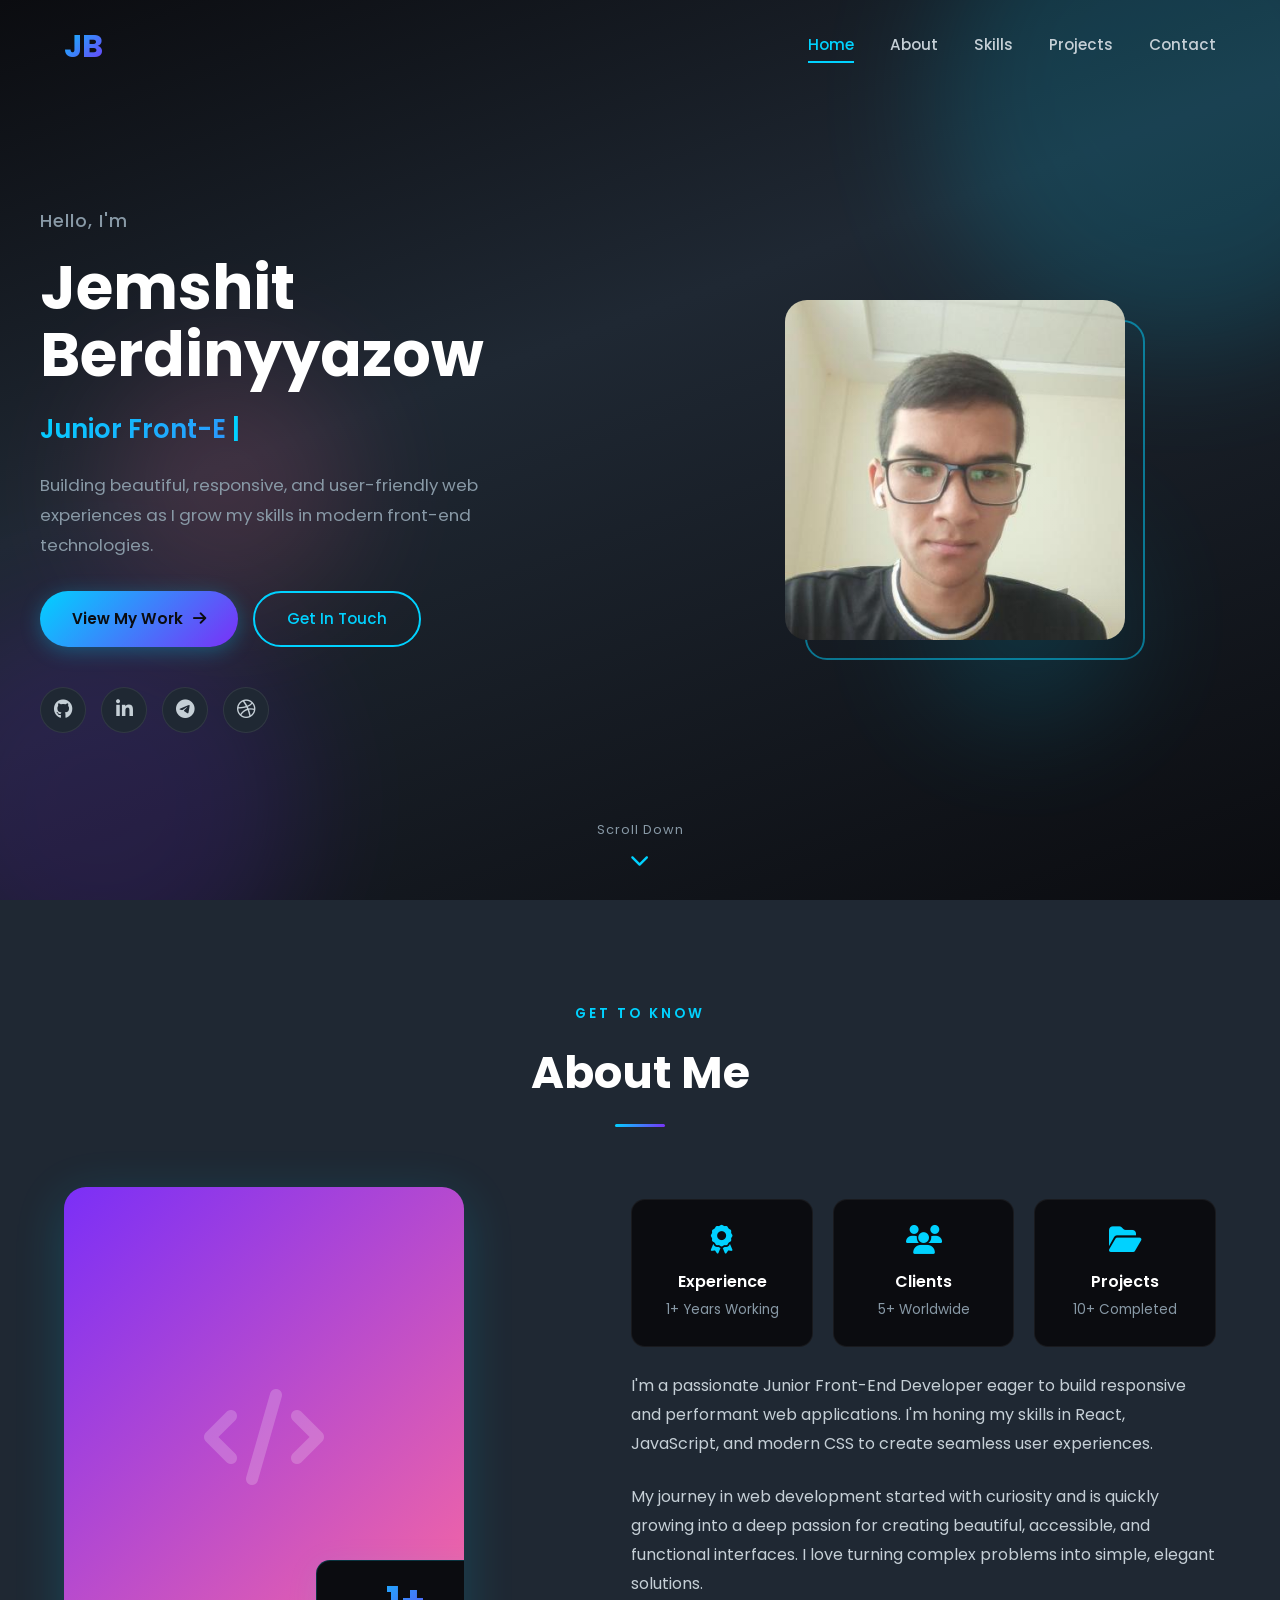
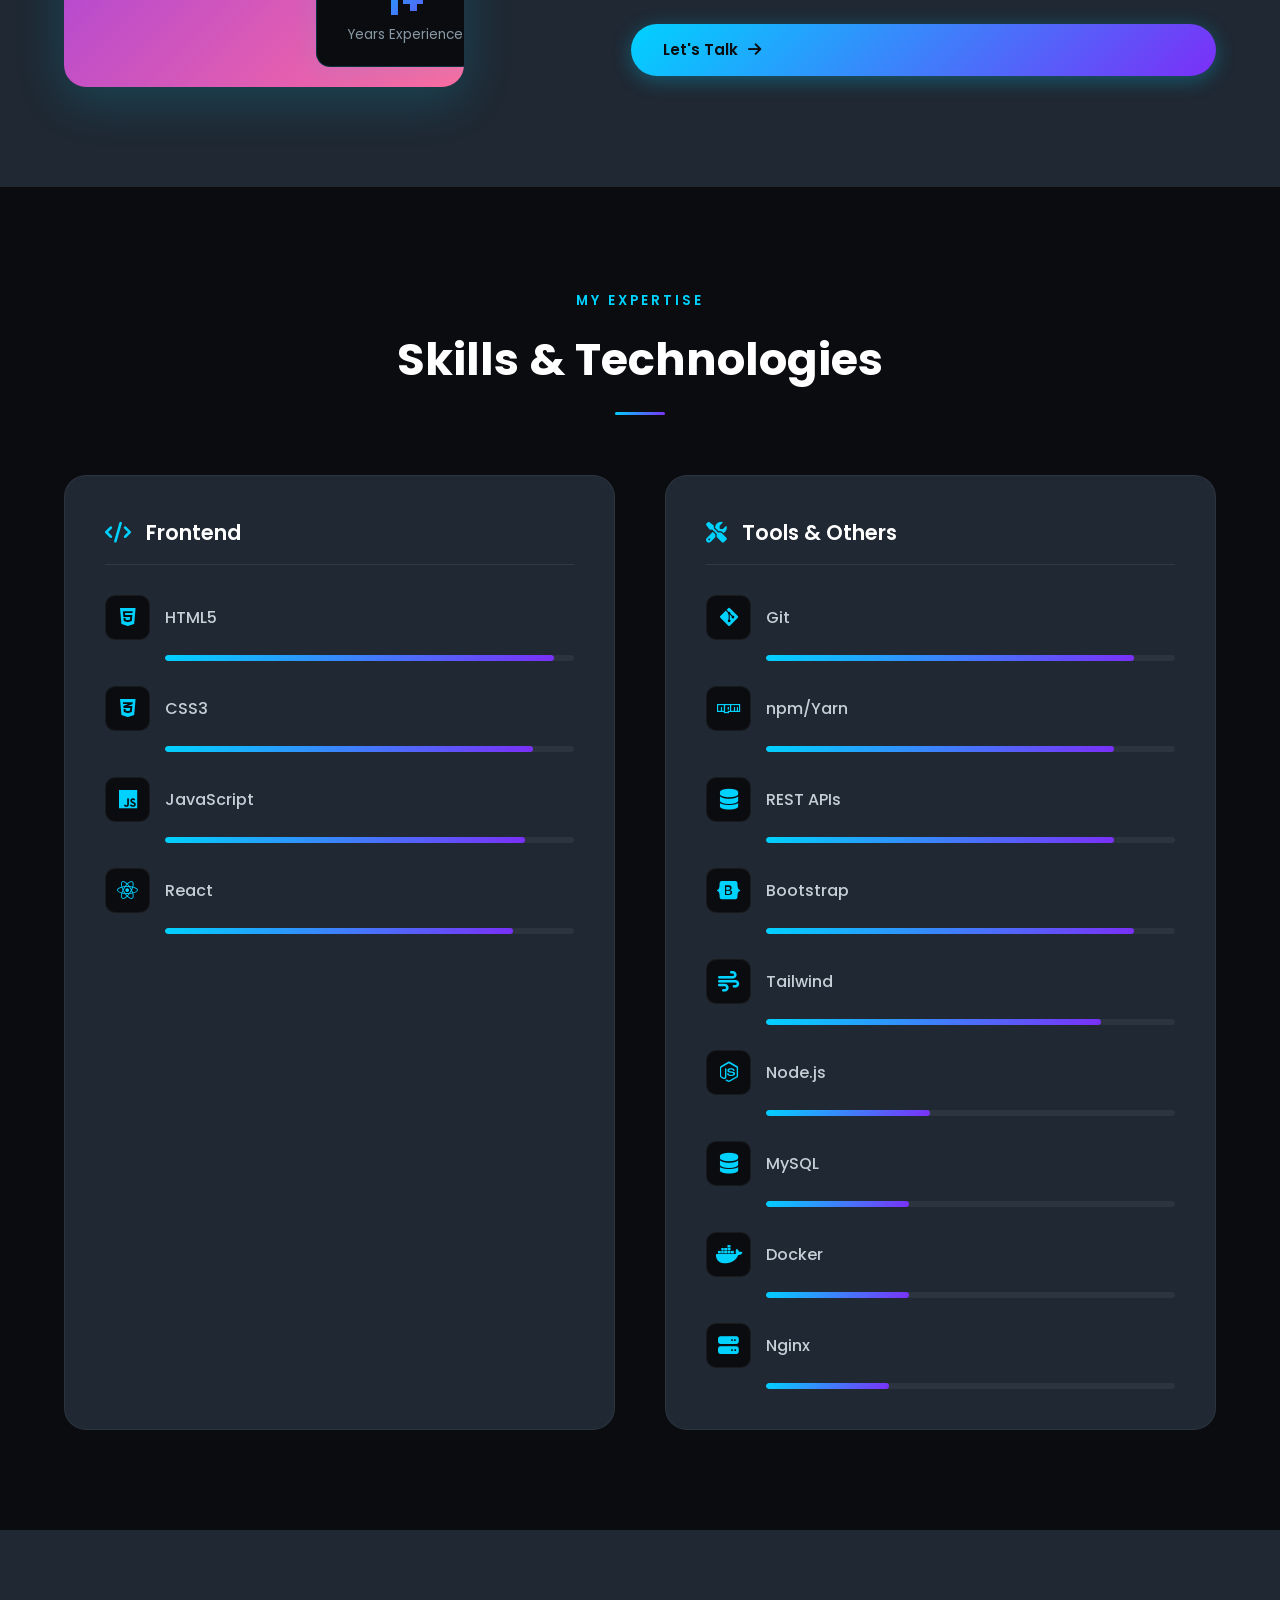
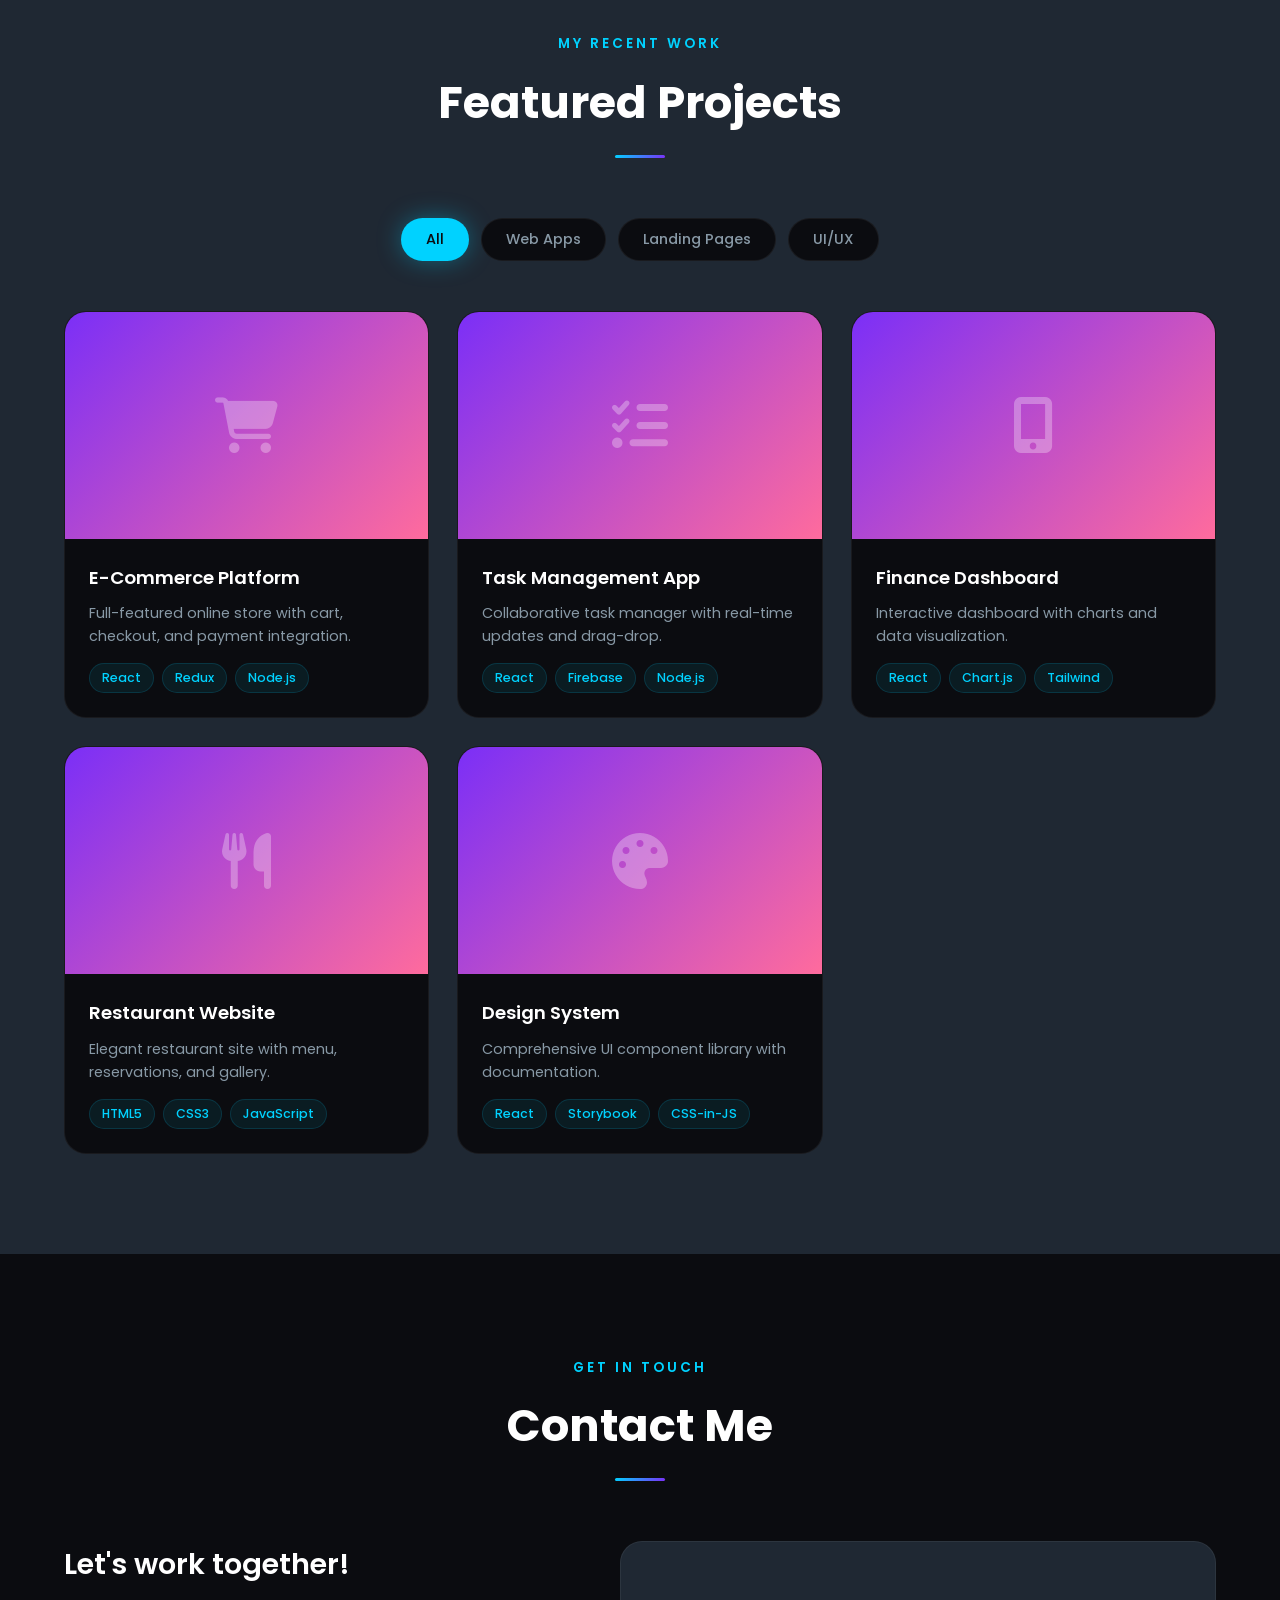
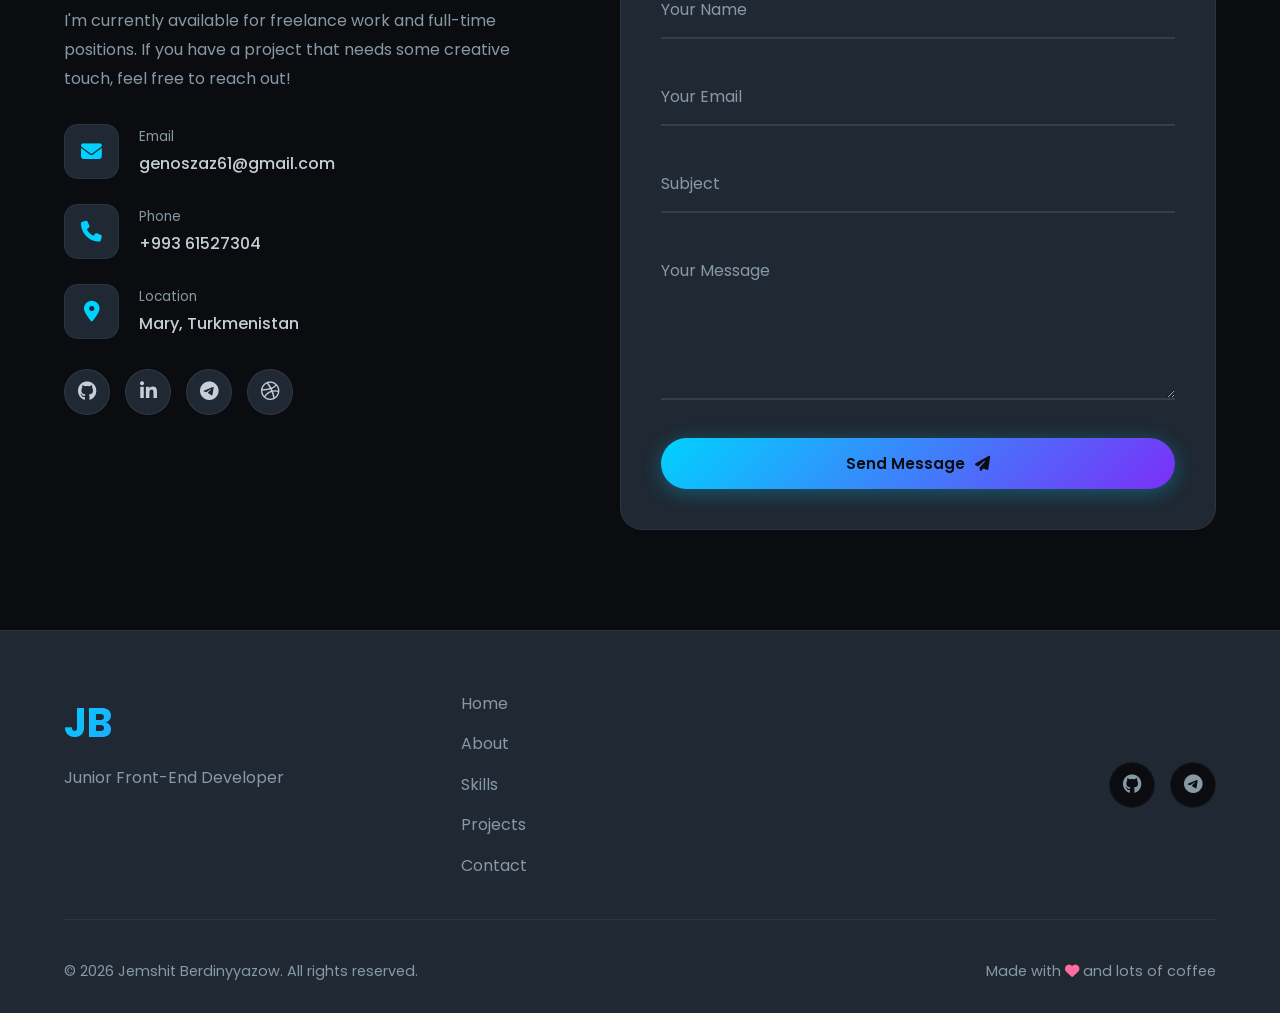
==== commit be9abbad: "SEOpro" ====
--- a/index.html
+++ b/index.html
@@ -3,6 +3,7 @@
 <head>
     <meta charset="UTF-8">
     <meta name="viewport" content="width=device-width, initial-scale=1.0">
+    <meta name="google-site-verification" content="TE-aBVME4j0R0_hWfGBJaqy4YDGyWgNt2wMIKFvj-Jk" />
     <title>Jemshit Berdinyyazow | Junior Front-End Developer</title>
     <link rel="stylesheet" href="styles.css">
     <link href="https://fonts.googleapis.com/css2?family=Poppins:wght@300;400;500;600;700&display=swap" rel="stylesheet">
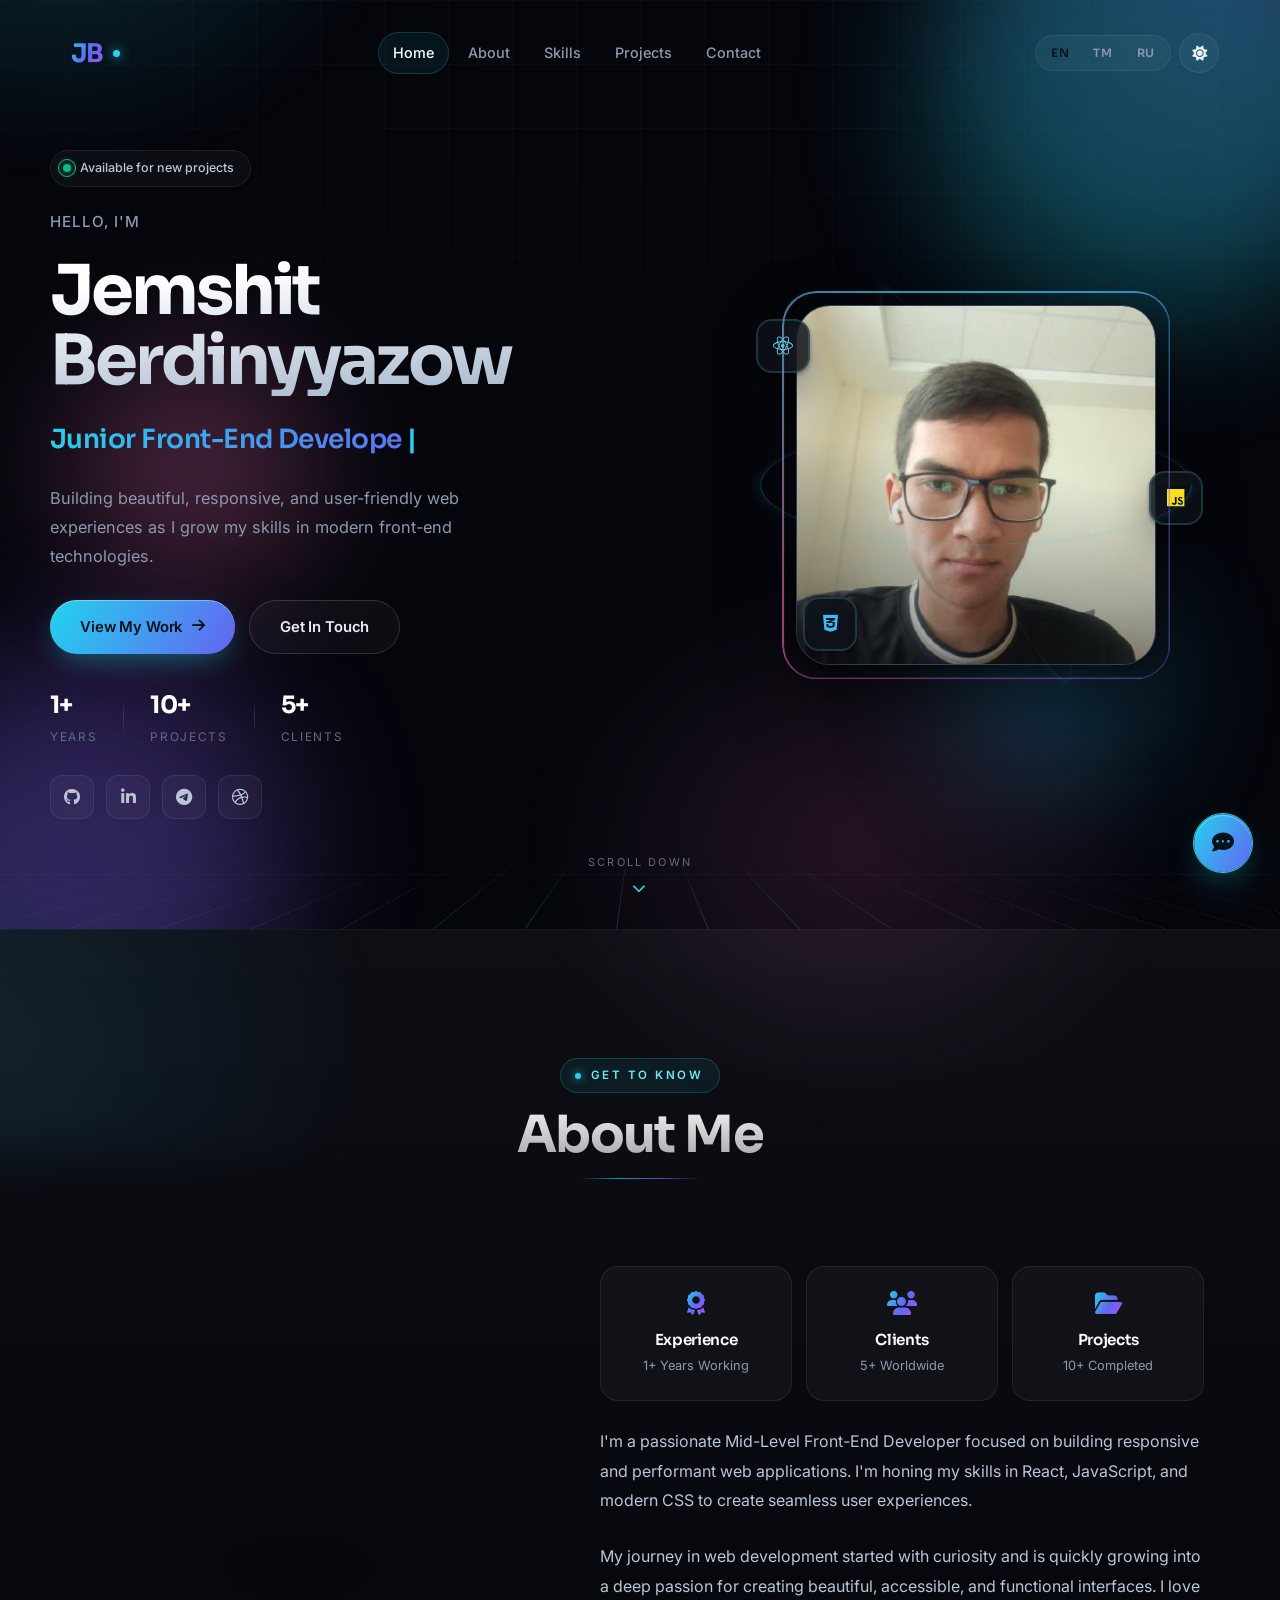
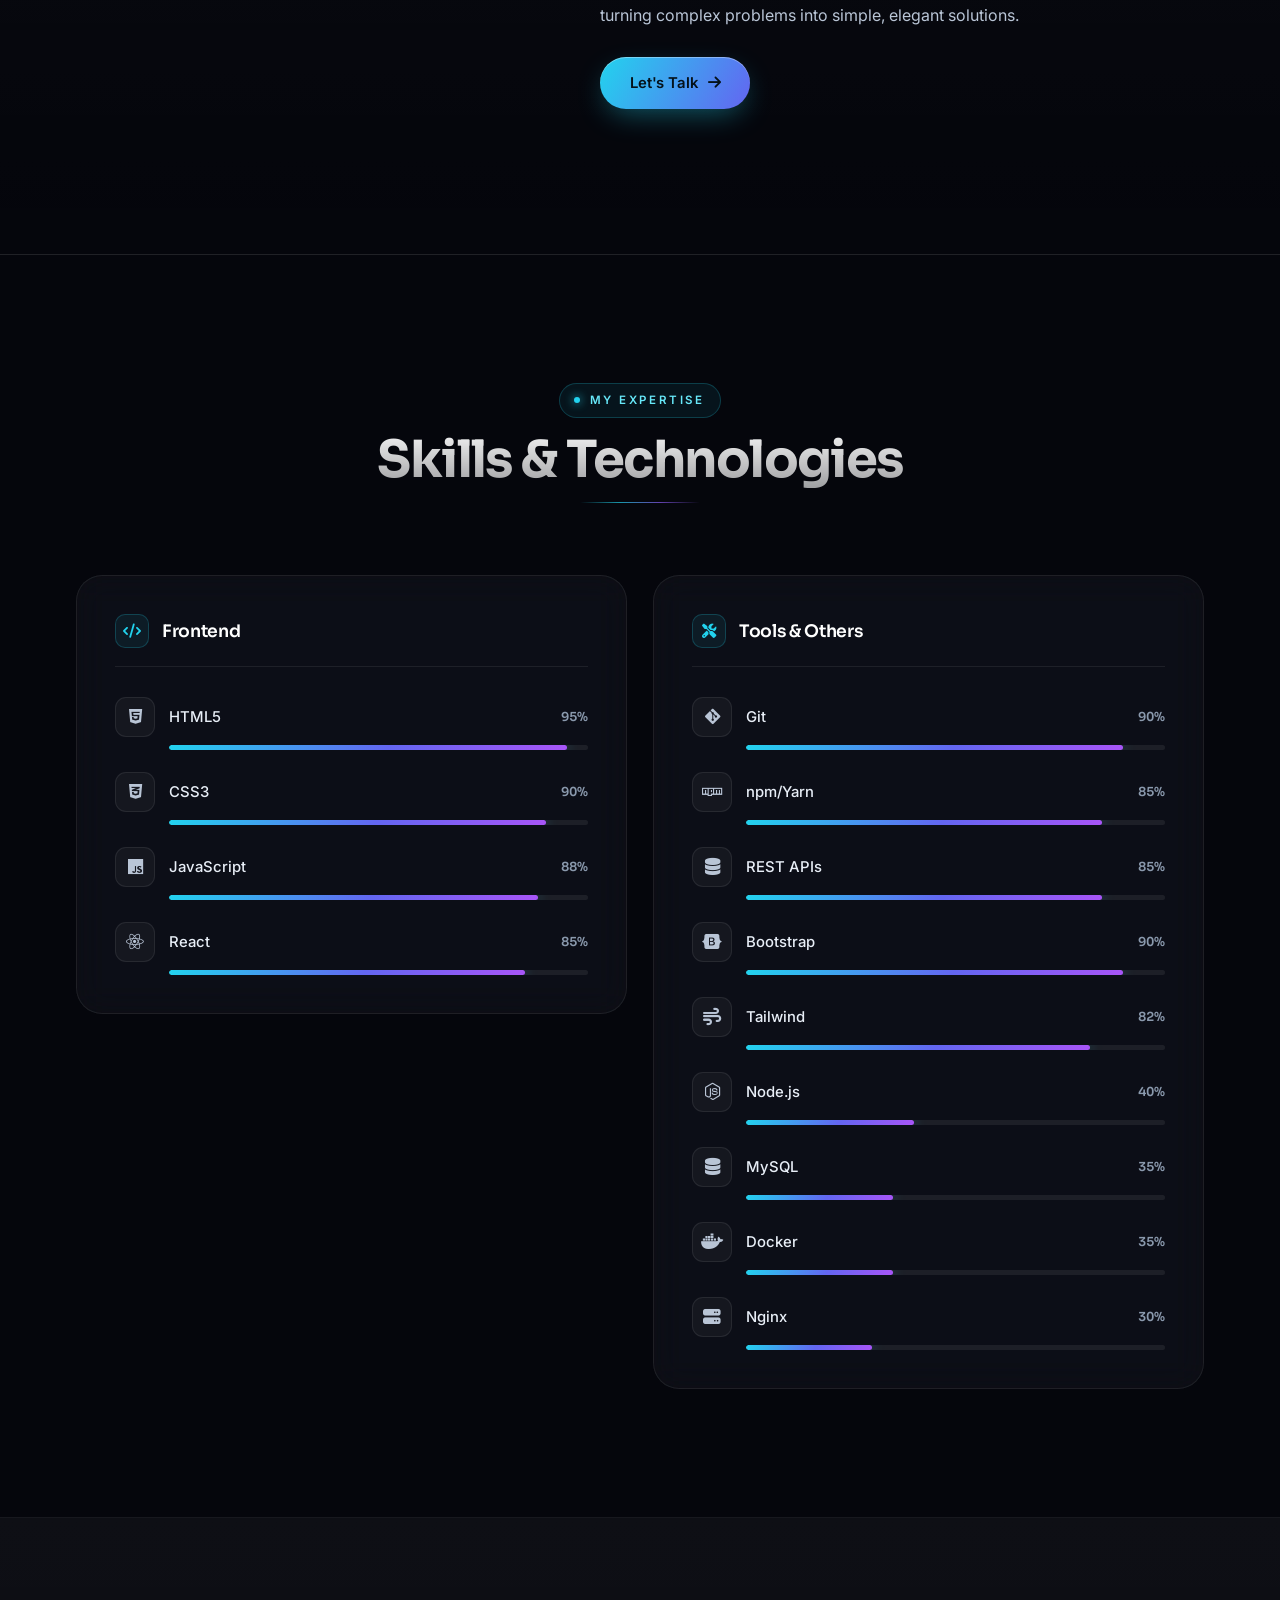
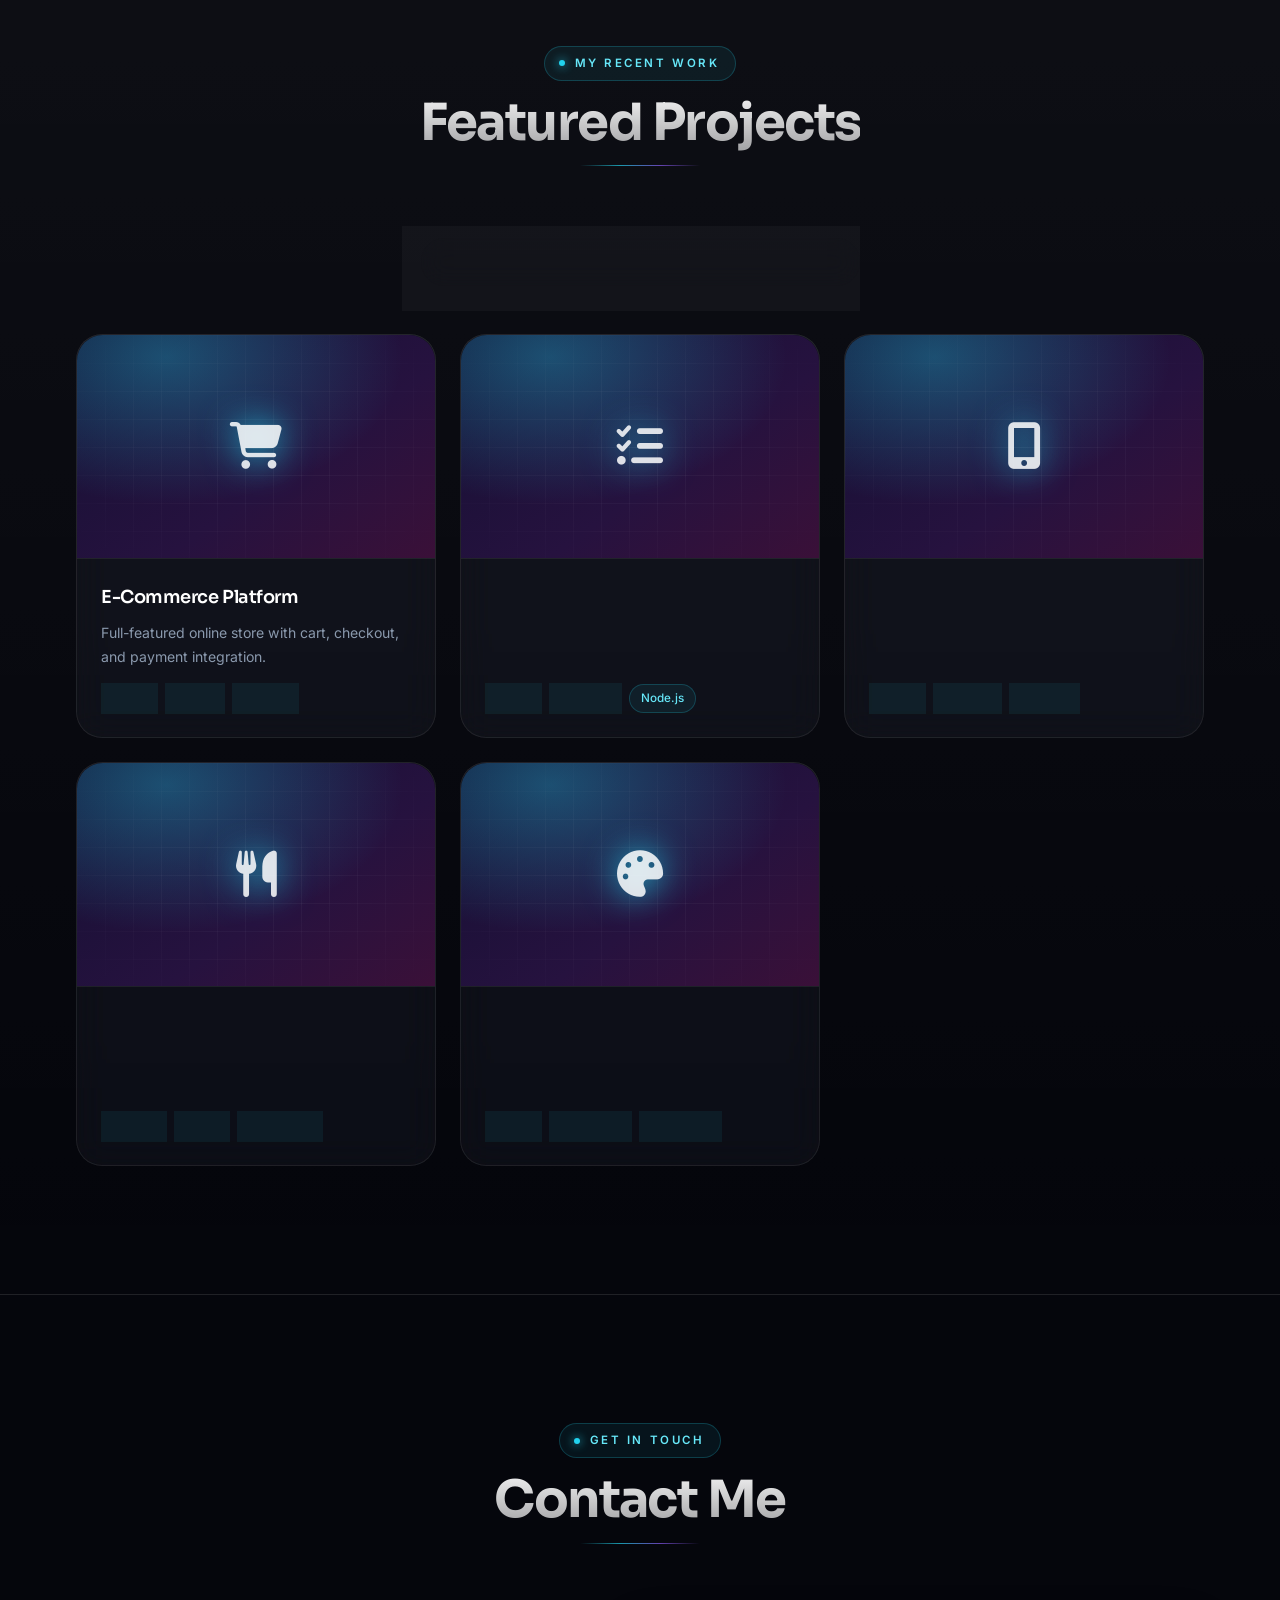
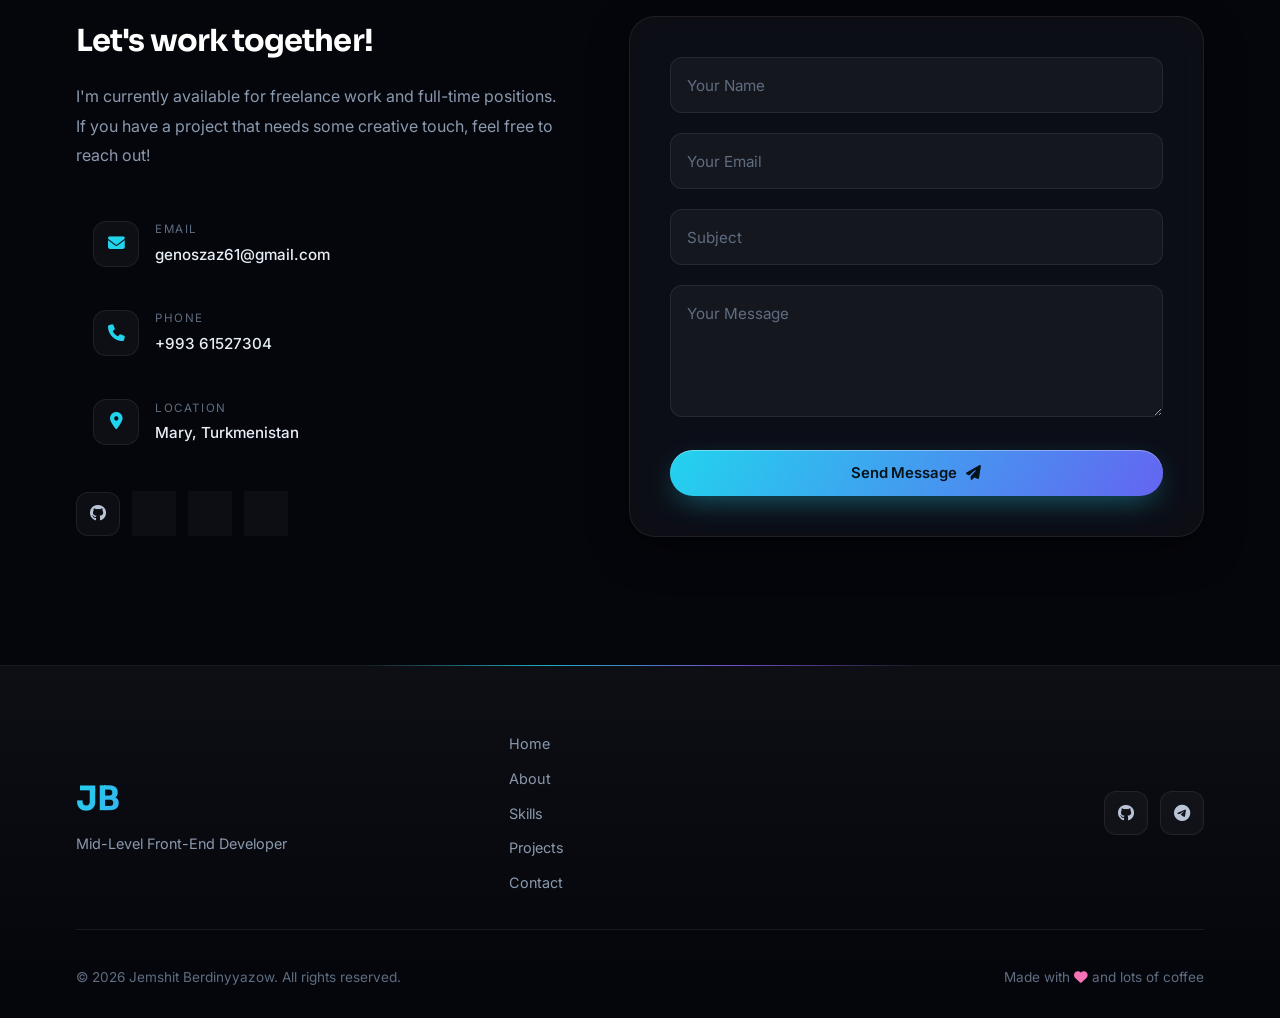
==== commit 394e17b1: "git" ====
--- a/index.html
+++ b/index.html
@@ -4,9 +4,25 @@
     <meta charset="UTF-8">
     <meta name="viewport" content="width=device-width, initial-scale=1.0">
     <meta name="google-site-verification" content="TE-aBVME4j0R0_hWfGBJaqy4YDGyWgNt2wMIKFvj-Jk" />
-    <title>Jemshit Berdinyyazow | Junior Front-End Developer</title>
+    <meta name="description" content="Jemshit Berdinyyazow - Mid-Level Front-End Developer building fast, responsive and accessible web interfaces with React, JavaScript and modern CSS.">
+    <meta name="theme-color" content="#05060c">
+    <title>Jemshit Berdinyyazow | Mid-Level Front-End Developer</title>
     <link rel="stylesheet" href="styles.css">
-    <link href="https://fonts.googleapis.com/css2?family=Poppins:wght@300;400;500;600;700&display=swap" rel="stylesheet">
+    <script>
+        // Applied before first paint so the page never flashes the wrong theme
+        (function () {
+            try {
+                var t = localStorage.getItem('theme');
+                if (t !== 'light' && t !== 'dark') t = 'dark';
+                document.documentElement.setAttribute('data-theme', t);
+                var l = localStorage.getItem('lang');
+                if (['en', 'tk', 'ru'].indexOf(l) > -1) document.documentElement.lang = l;
+            } catch (e) {}
+        })();
+    </script>
+    <link rel="preconnect" href="https://fonts.googleapis.com">
+    <link rel="preconnect" href="https://fonts.gstatic.com" crossorigin>
+    <link href="https://fonts.googleapis.com/css2?family=Sora:wght@400;600;700&family=Inter:wght@400;500;600&display=swap" rel="stylesheet">
     <link rel="stylesheet" href="https://cdnjs.cloudflare.com/ajax/libs/font-awesome/6.4.0/css/all.min.css">
 </head>
 <body>
@@ -15,6 +31,9 @@
         <div class="loader-circle"></div>
     </div>
 
+    <!-- Scroll Progress -->
+    <div class="scroll-progress" id="scroll-progress"></div>
+
     <!-- Navigation -->
     <nav class="navbar" id="navbar">
         <div class="nav-container">
@@ -22,23 +41,41 @@
                 <span class="logo-text">JB</span>
             </a>
             <div class="nav-menu" id="nav-menu">
-                <a href="#home" class="nav-link active">Home</a>
-                <a href="#about" class="nav-link">About</a>
-                <a href="#skills" class="nav-link">Skills</a>
-                <a href="#projects" class="nav-link">Projects</a>
-                <a href="#contact" class="nav-link">Contact</a>
-            </div>
-            <button class="hamburger" id="hamburger">
-                <span class="bar"></span>
-                <span class="bar"></span>
-                <span class="bar"></span>
-            </button>
+                <a href="#home" class="nav-link active" data-i18n="nav.home">Home</a>
+                <a href="#about" class="nav-link" data-i18n="nav.about">About</a>
+                <a href="#skills" class="nav-link" data-i18n="nav.skills">Skills</a>
+                <a href="#projects" class="nav-link" data-i18n="nav.projects">Projects</a>
+                <a href="#contact" class="nav-link" data-i18n="nav.contact">Contact</a>
+            </div>
+
+            <div class="nav-actions">
+                <div class="lang-switch" id="lang-switch" role="group" aria-label="Language">
+                    <span class="lang-thumb" aria-hidden="true"></span>
+                    <button class="lang-btn active" data-lang="en" lang="en">EN</button>
+                    <button class="lang-btn" data-lang="tk" lang="tk">TM</button>
+                    <button class="lang-btn" data-lang="ru" lang="ru">RU</button>
+                </div>
+
+                <button class="theme-toggle" id="theme-toggle" data-i18n-aria="a11y.theme"
+                        aria-label="Switch between light and dark theme">
+                    <i class="fas fa-sun icon-sun"></i>
+                    <i class="fas fa-moon icon-moon"></i>
+                </button>
+
+                <button class="hamburger" id="hamburger" aria-label="Menu" aria-expanded="false">
+                    <span class="bar"></span>
+                    <span class="bar"></span>
+                    <span class="bar"></span>
+                </button>
+            </div>
         </div>
     </nav>
 
     <!-- Hero Section -->
     <section class="hero" id="home">
         <div class="hero-bg">
+            <canvas class="hero-canvas" id="hero-canvas" aria-hidden="true"></canvas>
+            <div class="hero-floor" aria-hidden="true"></div>
             <div class="floating-shapes">
                 <div class="shape shape-1"></div>
                 <div class="shape shape-2"></div>
@@ -48,23 +85,34 @@
         </div>
         <div class="hero-content">
             <div class="hero-text">
-                <span class="greeting animate-text">Hello, I'm</span>
+                <span class="hero-badge animate-text">
+                    <span class="status-dot"></span>
+                    <span data-i18n="hero.badge">Available for new projects</span>
+                </span>
+                <span class="greeting animate-text" data-i18n="hero.greeting">Hello, I'm</span>
                 <h1 class="hero-title animate-text">Jemshit Berdinyyazow</h1>
                 <h2 class="hero-subtitle animate-text">
                     <span class="typed-text"></span>
                     <span class="cursor">|</span>
                 </h2>
-                <p class="hero-description animate-text">
+                <p class="hero-description animate-text" data-i18n="hero.description">
                     Building beautiful, responsive, and user-friendly web experiences as I grow my skills in modern front-end technologies.
                 </p>
                 <div class="hero-buttons animate-text">
                     <a href="#projects" class="btn btn-primary">
-                        <span>View My Work</span>
+                        <span data-i18n="hero.cta1">View My Work</span>
                         <i class="fas fa-arrow-right"></i>
                     </a>
                     <a href="#contact" class="btn btn-secondary">
-                        <span>Get In Touch</span>
+                        <span data-i18n="hero.cta2">Get In Touch</span>
                     </a>
+                </div>
+                <div class="hero-stats animate-text">
+                    <div class="hero-stat"><b>1+</b><span data-i18n="hero.years">Years</span></div>
+                    <div class="hero-stat-divider"></div>
+                    <div class="hero-stat"><b>10+</b><span data-i18n="hero.projects">Projects</span></div>
+                    <div class="hero-stat-divider"></div>
+                    <div class="hero-stat"><b>5+</b><span data-i18n="hero.clients">Clients</span></div>
                 </div>
                 <div class="social-links animate-text">
                         <a href="https://github.com/JB5621" class="social-link"><i class="fab fa-github"></i></a>
@@ -74,16 +122,26 @@
                 </div>
             </div>
             <div class="hero-image animate-image">
-                <div class="image-wrapper">
+                <div class="image-wrapper tilt" data-tilt="10" data-tilt-scale="1.02">
                     <div class="image-border"></div>
+                    <div class="orbit" aria-hidden="true">
+                        <span class="orbit-ring orbit-ring--a"></span>
+                        <span class="orbit-ring orbit-ring--b"></span>
+                        <span class="orbit-dot orbit-dot--a"></span>
+                        <span class="orbit-dot orbit-dot--b"></span>
+                    </div>
                     <div class="profile-placeholder">
-                        <img src="/207410472.jpg" alt="Profile Image">
-                    </div>
+                        <img src="207410472.jpg" alt="Portrait of Jemshit Berdinyyazow" width="360" height="360">
+                    </div>
+                    <span class="tilt-glare" aria-hidden="true"></span>
+                    <div class="float-chip float-chip--1" aria-hidden="true"><i class="fab fa-react"></i></div>
+                    <div class="float-chip float-chip--2" aria-hidden="true"><i class="fab fa-js"></i></div>
+                    <div class="float-chip float-chip--3" aria-hidden="true"><i class="fab fa-css3-alt"></i></div>
                 </div>
             </div>
         </div>
         <a href="#about" class="scroll-indicator">
-            <span>Scroll Down</span>
+            <span data-i18n="hero.scroll">Scroll Down</span>
             <i class="fas fa-chevron-down"></i>
         </a>
     </section>
@@ -92,18 +150,29 @@
     <section class="about" id="about">
         <div class="container">
             <div class="section-header">
-                <span class="section-subtitle">Get To Know</span>
-                <h2 class="section-title">About Me</h2>
+                <span class="section-subtitle" data-i18n="about.eyebrow">Get To Know</span>
+                <h2 class="section-title" data-i18n="about.title">About Me</h2>
             </div>
             <div class="about-content">
                 <div class="about-image reveal-left">
-                    <div class="image-card">
+                    <div class="image-card tilt" data-tilt="9">
                         <div class="image-placeholder">
-                            <i class="fas fa-code"></i>
-                        </div>
+                            <div class="cube-stage" aria-hidden="true">
+                                <div class="cube">
+                                    <div class="cube-face cube-face--front"><i class="fab fa-html5"></i></div>
+                                    <div class="cube-face cube-face--back"><i class="fab fa-css3-alt"></i></div>
+                                    <div class="cube-face cube-face--right"><i class="fab fa-js"></i></div>
+                                    <div class="cube-face cube-face--left"><i class="fab fa-react"></i></div>
+                                    <div class="cube-face cube-face--top"><i class="fab fa-git-alt"></i></div>
+                                    <div class="cube-face cube-face--bottom"><i class="fab fa-node-js"></i></div>
+                                </div>
+                                <div class="cube-floor"></div>
+                            </div>
+                        </div>
+                        <span class="tilt-glare" aria-hidden="true"></span>
                         <div class="experience-badge">
                             <span class="years">1+</span>
-                            <span class="text">Years Experience</span>
+                            <span class="text" data-i18n="about.badge">Years Experience</span>
                         </div>
                     </div>
                 </div>
@@ -111,32 +180,32 @@
                     <div class="about-cards">
                         <div class="about-card">
                             <i class="fas fa-award"></i>
-                            <h3>Experience</h3>
-                            <p>1+ Years Working</p>
+                            <h3 data-i18n="about.card1.title">Experience</h3>
+                            <p data-i18n="about.card1.text">1+ Years Working</p>
                         </div>
                         <div class="about-card">
                             <i class="fas fa-users"></i>
-                            <h3>Clients</h3>
-                            <p>5+ Worldwide</p>
+                            <h3 data-i18n="about.card2.title">Clients</h3>
+                            <p data-i18n="about.card2.text">5+ Worldwide</p>
                         </div>
                         <div class="about-card">
                             <i class="fas fa-folder-open"></i>
-                            <h3>Projects</h3>
-                            <p>10+ Completed</p>
-                        </div>
-                    </div>
-                    <p class="about-description">
-                        I'm a passionate Junior Front-End Developer eager to build responsive 
+                            <h3 data-i18n="about.card3.title">Projects</h3>
+                            <p data-i18n="about.card3.text">10+ Completed</p>
+                        </div>
+                    </div>
+                    <p class="about-description" data-i18n="about.p1">
+                        I'm a passionate Mid-Level Front-End Developer focused on building responsive
                         and performant web applications. I'm honing my skills in React, JavaScript, and modern CSS 
                         to create seamless user experiences.
                     </p>
-                    <p class="about-description">
+                    <p class="about-description" data-i18n="about.p2">
                         My journey in web development started with curiosity and is quickly growing into a deep 
                         passion for creating beautiful, accessible, and functional interfaces. I love turning 
                         complex problems into simple, elegant solutions.
                     </p>
                     <a href="#contact" class="btn btn-primary">
-                        <span>Let's Talk</span>
+                        <span data-i18n="about.cta">Let's Talk</span>
                         <i class="fas fa-arrow-right"></i>
                     </a>
                 </div>
@@ -148,14 +217,14 @@
     <section class="skills" id="skills">
         <div class="container">
             <div class="section-header">
-                <span class="section-subtitle">My Expertise</span>
-                <h2 class="section-title">Skills & Technologies</h2>
+                <span class="section-subtitle" data-i18n="skills.eyebrow">My Expertise</span>
+                <h2 class="section-title" data-i18n="skills.title">Skills & Technologies</h2>
             </div>
             <div class="skills-content">
                 <div class="skills-category reveal-up">
                     <h3 class="category-title">
                         <i class="fas fa-code"></i>
-                        Frontend
+                        <span data-i18n="skills.frontend">Frontend</span>
                     </h3>
                     <div class="skills-grid">
                         <div class="skill-item">
@@ -163,6 +232,7 @@
                                 <i class="fab fa-html5"></i>
                             </div>
                             <span class="skill-name">HTML5</span>
+                            <span class="skill-percent">95%</span>
                             <div class="skill-bar">
                                 <div class="skill-progress" data-progress="95"></div>
                             </div>
@@ -172,6 +242,7 @@
                                 <i class="fab fa-css3-alt"></i>
                             </div>
                             <span class="skill-name">CSS3</span>
+                            <span class="skill-percent">90%</span>
                             <div class="skill-bar">
                                 <div class="skill-progress" data-progress="90"></div>
                             </div>
@@ -181,6 +252,7 @@
                                 <i class="fab fa-js"></i>
                             </div>
                             <span class="skill-name">JavaScript</span>
+                            <span class="skill-percent">88%</span>
                             <div class="skill-bar">
                                 <div class="skill-progress" data-progress="88"></div>
                             </div>
@@ -190,6 +262,7 @@
                                 <i class="fab fa-react"></i>
                             </div>
                             <span class="skill-name">React</span>
+                            <span class="skill-percent">85%</span>
                             <div class="skill-bar">
                                 <div class="skill-progress" data-progress="85"></div>
                             </div>
@@ -200,7 +273,7 @@
                 <div class="skills-category reveal-up">
                     <h3 class="category-title">
                         <i class="fas fa-tools"></i>
-                        Tools & Others
+                        <span data-i18n="skills.tools">Tools &amp; Others</span>
                     </h3>
                     <div class="skills-grid">
                         <div class="skill-item">
@@ -208,6 +281,7 @@
                                 <i class="fab fa-git-alt"></i>
                             </div>
                             <span class="skill-name">Git</span>
+                            <span class="skill-percent">90%</span>
                             <div class="skill-bar">
                                 <div class="skill-progress" data-progress="90"></div>
                             </div>
@@ -217,6 +291,7 @@
                                 <i class="fab fa-npm"></i>
                             </div>
                             <span class="skill-name">npm/Yarn</span>
+                            <span class="skill-percent">85%</span>
                             <div class="skill-bar">
                                 <div class="skill-progress" data-progress="85"></div>
                             </div>
@@ -226,6 +301,7 @@
                                 <i class="fas fa-database"></i>
                             </div>
                             <span class="skill-name">REST APIs</span>
+                            <span class="skill-percent">85%</span>
                             <div class="skill-bar">
                                 <div class="skill-progress" data-progress="85"></div>
                             </div>
@@ -235,6 +311,7 @@
                                 <i class="fab fa-bootstrap"></i>
                             </div>
                             <span class="skill-name">Bootstrap</span>
+                            <span class="skill-percent">90%</span>
                             <div class="skill-bar">
                                 <div class="skill-progress" data-progress="90"></div>
                             </div>
@@ -244,6 +321,7 @@
                                 <i class="fas fa-wind"></i>
                             </div>
                             <span class="skill-name">Tailwind</span>
+                            <span class="skill-percent">82%</span>
                             <div class="skill-bar">
                                 <div class="skill-progress" data-progress="82"></div>
                             </div>
@@ -253,6 +331,7 @@
                                 <i class="fab fa-node-js"></i>
                             </div>
                             <span class="skill-name">Node.js</span>
+                            <span class="skill-percent">40%</span>
                             <div class="skill-bar">
                                 <div class="skill-progress" data-progress="40"></div>
                             </div>
@@ -262,6 +341,7 @@
                                 <i class="fas fa-database"></i>
                             </div>
                             <span class="skill-name">MySQL</span>
+                            <span class="skill-percent">35%</span>
                             <div class="skill-bar">
                                 <div class="skill-progress" data-progress="35"></div>
                             </div>
@@ -271,6 +351,7 @@
                                 <i class="fab fa-docker"></i>
                             </div>
                             <span class="skill-name">Docker</span>
+                            <span class="skill-percent">35%</span>
                             <div class="skill-bar">
                                 <div class="skill-progress" data-progress="35"></div>
                             </div>
@@ -280,6 +361,7 @@
                                 <i class="fas fa-server"></i>
                             </div>
                             <span class="skill-name">Nginx</span>
+                            <span class="skill-percent">30%</span>
                             <div class="skill-bar">
                                 <div class="skill-progress" data-progress="30"></div>
                             </div>
@@ -294,17 +376,17 @@
     <section class="projects" id="projects">
         <div class="container">
             <div class="section-header">
-                <span class="section-subtitle">My Recent Work</span>
-                <h2 class="section-title">Featured Projects</h2>
+                <span class="section-subtitle" data-i18n="projects.eyebrow">My Recent Work</span>
+                <h2 class="section-title" data-i18n="projects.title">Featured Projects</h2>
             </div>
             <div class="projects-filter">
-                <button class="filter-btn active" data-filter="all">All</button>
-                <button class="filter-btn" data-filter="web">Web Apps</button>
-                <button class="filter-btn" data-filter="landing">Landing Pages</button>
-                <button class="filter-btn" data-filter="ui">UI/UX</button>
+                <button class="filter-btn active" data-filter="all" data-i18n="projects.all">All</button>
+                <button class="filter-btn" data-filter="web" data-i18n="projects.web">Web Apps</button>
+                <button class="filter-btn" data-filter="landing" data-i18n="projects.landing">Landing Pages</button>
+                <button class="filter-btn" data-filter="ui" data-i18n="projects.ui">UI/UX</button>
             </div>
             <div class="projects-grid">
-                <div class="project-card reveal-up" data-category="web">
+                <div class="project-card reveal-up tilt" data-tilt="8" data-category="web">
                     <div class="project-image">
                         <div class="project-placeholder">
                             <i class="fas fa-shopping-cart"></i>
@@ -320,9 +402,10 @@
                             </div>
                         </div>
                     </div>
+                    <span class="tilt-glare" aria-hidden="true"></span>
                     <div class="project-info">
-                        <h3 class="project-title">E-Commerce Platform</h3>
-                        <p class="project-description">Full-featured online store with cart, checkout, and payment integration.</p>
+                        <h3 class="project-title" data-i18n="projects.p1.title">E-Commerce Platform</h3>
+                        <p class="project-description" data-i18n="projects.p1.text">Full-featured online store with cart, checkout, and payment integration.</p>
                         <div class="project-tech">
                             <span>React</span>
                             <span>Redux</span>
@@ -331,7 +414,7 @@
                     </div>
                 </div>
 
-                <div class="project-card reveal-up" data-category="web">
+                <div class="project-card reveal-up tilt" data-tilt="8" data-category="web">
                     <div class="project-image">
                         <div class="project-placeholder">
                             <i class="fas fa-tasks"></i>
@@ -347,9 +430,10 @@
                             </div>
                         </div>
                     </div>
+                    <span class="tilt-glare" aria-hidden="true"></span>
                     <div class="project-info">
-                        <h3 class="project-title">Task Management App</h3>
-                        <p class="project-description">Collaborative task manager with real-time updates and drag-drop.</p>
+                        <h3 class="project-title" data-i18n="projects.p2.title">Task Management App</h3>
+                        <p class="project-description" data-i18n="projects.p2.text">Collaborative task manager with real-time updates and drag-drop.</p>
                         <div class="project-tech">
                             <span>React</span>
                             <span>Firebase</span>
@@ -357,7 +441,7 @@
                         </div>
                     </div>
                 </div>
-                <div class="project-card reveal-up" data-category="ui">
+                <div class="project-card reveal-up tilt" data-tilt="8" data-category="ui">
                     <div class="project-image">
                         <div class="project-placeholder">
                             <i class="fas fa-mobile-alt"></i>
@@ -373,9 +457,10 @@
                             </div>
                         </div>
                     </div>
+                    <span class="tilt-glare" aria-hidden="true"></span>
                     <div class="project-info">
-                        <h3 class="project-title">Finance Dashboard</h3>
-                        <p class="project-description">Interactive dashboard with charts and data visualization.</p>
+                        <h3 class="project-title" data-i18n="projects.p3.title">Finance Dashboard</h3>
+                        <p class="project-description" data-i18n="projects.p3.text">Interactive dashboard with charts and data visualization.</p>
                         <div class="project-tech">
                             <span>React</span>
                             <span>Chart.js</span>
@@ -383,7 +468,7 @@
                         </div>
                     </div>
                 </div>
-                <div class="project-card reveal-up" data-category="landing">
+                <div class="project-card reveal-up tilt" data-tilt="8" data-category="landing">
                     <div class="project-image">
                         <div class="project-placeholder">
                             <i class="fas fa-utensils"></i>
@@ -399,9 +484,10 @@
                             </div>
                         </div>
                     </div>
+                    <span class="tilt-glare" aria-hidden="true"></span>
                     <div class="project-info">
-                        <h3 class="project-title">Restaurant Website</h3>
-                        <p class="project-description">Elegant restaurant site with menu, reservations, and gallery.</p>
+                        <h3 class="project-title" data-i18n="projects.p4.title">Restaurant Website</h3>
+                        <p class="project-description" data-i18n="projects.p4.text">Elegant restaurant site with menu, reservations, and gallery.</p>
                         <div class="project-tech">
                             <span>HTML5</span>
                             <span>CSS3</span>
@@ -409,7 +495,7 @@
                         </div>
                     </div>
                 </div>
-                <div class="project-card reveal-up" data-category="ui">
+                <div class="project-card reveal-up tilt" data-tilt="8" data-category="ui">
                     <div class="project-image">
                         <div class="project-placeholder">
                             <i class="fas fa-palette"></i>
@@ -425,9 +511,10 @@
                             </div>
                         </div>
                     </div>
+                    <span class="tilt-glare" aria-hidden="true"></span>
                     <div class="project-info">
-                        <h3 class="project-title">Design System</h3>
-                        <p class="project-description">Comprehensive UI component library with documentation.</p>
+                        <h3 class="project-title" data-i18n="projects.p5.title">Design System</h3>
+                        <p class="project-description" data-i18n="projects.p5.text">Comprehensive UI component library with documentation.</p>
                         <div class="project-tech">
                             <span>React</span>
                             <span>Storybook</span>
@@ -443,20 +530,20 @@
     <section class="contact" id="contact">
         <div class="container">
             <div class="section-header">
-                <span class="section-subtitle">Get In Touch</span>
-                <h2 class="section-title">Contact Me</h2>
+                <span class="section-subtitle" data-i18n="contact.eyebrow">Get In Touch</span>
+                <h2 class="section-title" data-i18n="contact.title">Contact Me</h2>
             </div>
             <div class="contact-content">
                 <div class="contact-info reveal-left">
-                    <h3>Let's work together!</h3>
-                    <p>I'm currently available for freelance work and full-time positions. If you have a project that needs some creative touch, feel free to reach out!</p>
+                    <h3 data-i18n="contact.heading">Let's work together!</h3>
+                    <p data-i18n="contact.text">I'm currently available for freelance work and full-time positions. If you have a project that needs some creative touch, feel free to reach out!</p>
                     <div class="contact-details">
                         <div class="contact-item">
                             <div class="contact-icon">
                                 <i class="fas fa-envelope"></i>
                             </div>
                             <div class="contact-text">
-                                <span>Email</span>
+                                <span data-i18n="contact.email">Email</span>
                                 <a href="mailto:genoszaz@gmail.com">genoszaz61@gmail.com</a>
                             </div>
                         </div>
@@ -465,7 +552,7 @@
                                 <i class="fas fa-phone"></i>
                             </div>
                             <div class="contact-text">
-                                <span>Phone</span>
+                                <span data-i18n="contact.phone">Phone</span>
                                 <a href="tel:+99361527304">+993 61527304</a>
                             </div>
                         </div>
@@ -474,8 +561,8 @@
                                 <i class="fas fa-map-marker-alt"></i>
                             </div>
                             <div class="contact-text">
-                                <span>Location</span>
-                                <p>Mary, Turkmenistan</p>
+                                <span data-i18n="contact.location">Location</span>
+                                <p data-i18n="contact.city">Mary, Turkmenistan</p>
                             </div>
                         </div>
                     </div>
@@ -489,26 +576,26 @@
                 <form class="contact-form reveal-right" id="contact-form">
                     <div class="form-group">
                         <input type="text" id="name" name="name" required placeholder=" ">
-                        <label for="name">Your Name</label>
+                        <label for="name" data-i18n="form.name">Your Name</label>
                         <span class="form-line"></span>
                     </div>
                     <div class="form-group">
                         <input type="email" id="email" name="email" required placeholder=" ">
-                        <label for="email">Your Email</label>
+                        <label for="email" data-i18n="form.email">Your Email</label>
                         <span class="form-line"></span>
                     </div>
                     <div class="form-group">
                         <input type="text" id="subject" name="subject" required placeholder=" ">
-                        <label for="subject">Subject</label>
+                        <label for="subject" data-i18n="form.subject">Subject</label>
                         <span class="form-line"></span>
                     </div>
                     <div class="form-group">
                         <textarea id="message" name="message" rows="5" required placeholder=" "></textarea>
-                        <label for="message">Your Message</label>
+                        <label for="message" data-i18n="form.message">Your Message</label>
                         <span class="form-line"></span>
                     </div>
                     <button type="submit" class="btn btn-primary btn-submit">
-                        <span>Send Message</span>
+                        <span data-i18n="form.send">Send Message</span>
                         <i class="fas fa-paper-plane"></i>
                     </button>
                 </form>
@@ -522,14 +609,14 @@
             <div class="footer-content">
                 <div class="footer-logo">
                     <span class="logo-text">JB</span>
-                    <p>Junior Front-End Developer</p>
+                    <p data-i18n="footer.role">Mid-Level Front-End Developer</p>
                 </div>
                 <div class="footer-links">
-                    <a href="#home">Home</a>
-                    <a href="#about">About</a>
-                    <a href="#skills">Skills</a>
-                    <a href="#projects">Projects</a>
-                    <a href="#contact">Contact</a>
+                    <a href="#home" data-i18n="nav.home">Home</a>
+                    <a href="#about" data-i18n="nav.about">About</a>
+                    <a href="#skills" data-i18n="nav.skills">Skills</a>
+                    <a href="#projects" data-i18n="nav.projects">Projects</a>
+                    <a href="#contact" data-i18n="nav.contact">Contact</a>
                 </div>
                 <div class="footer-social">
                         <a href="https://github.com/JB5621" class="social-link"><i class="fab fa-github"></i></a>
@@ -537,17 +624,58 @@
                 </div>
             </div>
             <div class="footer-bottom">
-                <p>&copy; 2026 Jemshit Berdinyyazow. All rights reserved.</p>
-                <p>Made with <i class="fas fa-heart"></i> and lots of coffee</p>
+                <p>&copy; 2026 Jemshit Berdinyyazow. <span data-i18n="footer.rights">All rights reserved.</span></p>
+                <p><span data-i18n="footer.made1">Made with</span> <i class="fas fa-heart"></i> <span data-i18n="footer.made2">and lots of coffee</span></p>
             </div>
         </div>
     </footer>
 
+    <!-- Ask-About-Me bot -->
+    <button class="chat-launcher" id="chat-launcher" aria-label="Ask about Jemshit"
+            aria-expanded="false" aria-controls="chat-panel">
+        <i class="fas fa-comment-dots icon-chat"></i>
+        <i class="fas fa-xmark icon-close"></i>
+        <span class="chat-ping" aria-hidden="true"></span>
+    </button>
+
+    <div class="chat-panel" id="chat-panel" role="dialog" aria-labelledby="chat-title" hidden>
+        <div class="chat-head">
+            <span class="chat-avatar">
+                <img src="207410472.jpg" alt="" width="40" height="40">
+                <span class="chat-online" aria-hidden="true"></span>
+            </span>
+            <span class="chat-head-text">
+                <strong id="chat-title">Ask about Jemshit</strong>
+                <small id="chat-status">Usually replies instantly</small>
+            </span>
+            <button class="chat-icon-btn" id="chat-reset" aria-label="Clear the conversation">
+                <i class="fas fa-rotate-left"></i>
+            </button>
+            <button class="chat-icon-btn" id="chat-close" aria-label="Close chat">
+                <i class="fas fa-xmark"></i>
+            </button>
+        </div>
+
+        <div class="chat-log" id="chat-log" role="log" aria-live="polite"></div>
+
+        <div class="chat-chips" id="chat-chips"></div>
+
+        <form class="chat-form" id="chat-form" autocomplete="off">
+            <input type="text" id="chat-input" placeholder="Ask about skills, projects, contact…"
+                   aria-label="Ask about skills, projects, contact" maxlength="200">
+            <button type="submit" class="chat-send" id="chat-send" aria-label="Send">
+                <i class="fas fa-paper-plane"></i>
+            </button>
+        </form>
+    </div>
+
     <!-- Back to Top Button -->
-    <button class="back-to-top" id="back-to-top" aria-label="Back to top">
+    <button class="back-to-top" id="back-to-top" data-i18n-aria="a11y.top" aria-label="Back to top">
         <i class="fas fa-arrow-up"></i>
     </button>
 
+    <script src="i18n.js"></script>
     <script src="script.js"></script>
+    <script src="chatbot.js"></script>
 </body>
 </html>
--- a/styles.css
+++ b/styles.css
@@ -1,1266 +1,1607 @@
-/* ============================================
-   CSS Variables & Root Styles — Dark Teal/Cyan Theme
-============================================ */
+/* ============================================================
+   Jemshit Berdinyyazow — Portfolio
+   Design system: "Aurora Ink" — dual theme (dark / light)
+   Every colour is a token, so the theme toggle only swaps :root
+============================================================ */
+
+/* ============================================================
+   1. Tokens — dark (default)
+============================================================ */
 :root {
-    --primary: #00d2ff;
-    --primary-dark: #00b4d8;
-    --primary-light: #48cae4;
-    --secondary: #ff6b9d;
-    --accent: #7b2ff7;
-    --dark: #0b0c10;
-    --dark-light: #1f2833;
-    --gray-dark: #2c3e50;
-    --gray: #8899a6;
-    --gray-light: #c5cfd6;
-    --light: #f0f4f8;
-    --white: #ffffff;
-
-    --gradient-primary: linear-gradient(135deg, var(--primary) 0%, var(--accent) 100%);
-    --gradient-accent: linear-gradient(135deg, var(--accent) 0%, var(--secondary) 100%);
-    --gradient-dark: linear-gradient(135deg, var(--dark) 0%, var(--dark-light) 100%);
-    --gradient-hero: linear-gradient(160deg, #0b0c10 0%, #1f2833 40%, #0b0c10 100%);
-
-    --shadow-sm: 0 2px 12px rgba(0, 210, 255, 0.08);
-    --shadow-md: 0 6px 30px rgba(0, 210, 255, 0.12);
-    --shadow-lg: 0 12px 50px rgba(0, 210, 255, 0.18);
-    --shadow-glow: 0 0 25px rgba(0, 210, 255, 0.35);
-
-    --radius-sm: 10px;
-    --radius-md: 14px;
-    --radius-lg: 22px;
-    --radius-full: 50%;
-
-    --transition-fast: 0.2s ease;
-    --transition-normal: 0.3s ease;
-    --transition-slow: 0.5s ease;
-    --transition-bounce: 0.5s cubic-bezier(0.68, -0.55, 0.265, 1.55);
-
-    --font-main: 'Poppins', sans-serif;
-}
-
-/* ============================================
-   Reset & Base Styles
-============================================ */
-*, *::before, *::after {
-    margin: 0;
-    padding: 0;
-    box-sizing: border-box;
-}
+    color-scheme: dark;
+
+    /* Ground */
+    --bg:            #05060c;
+    --bg-soft:       #090b14;
+
+    /* Glass layers */
+    --surface:       rgba(255, 255, 255, 0.035);
+    --surface-2:     rgba(255, 255, 255, 0.06);
+    --fill:          rgba(255, 255, 255, 0.04);
+    --fill-2:        rgba(255, 255, 255, 0.07);
+    --nav-glass:     rgba(9, 11, 20, 0.68);
+    --panel-glass:   rgba(13, 16, 25, 0.82);
+    --menu-glass:    rgba(9, 11, 20, 0.94);
+
+    /* Strokes */
+    --stroke:        rgba(255, 255, 255, 0.075);
+    --stroke-strong: rgba(255, 255, 255, 0.14);
+    --grid-line:     rgba(255, 255, 255, 0.028);
+
+    /* Brand */
+    --primary:       #22d3ee;
+    --primary-soft:  #67e8f9;
+    --violet:        #8b5cf6;
+    --pink:          #f472b6;
+    --ink-on-brand:  #04121a;
+
+    /* Brand tints */
+    --tint:          rgba(34, 211, 238, 0.07);
+    --tint-2:        rgba(34, 211, 238, 0.13);
+    --tint-line:     rgba(34, 211, 238, 0.22);
+    --tint-ring:     rgba(34, 211, 238, 0.45);
+
+    /* Type */
+    --text-strong:   #ffffff;
+    --text:          #e8eef7;
+    --text-soft:     #b9c5d6;
+    --muted:         #8a99ad;
+    --dim:           #5f6d80;
+
+    /* Gradients */
+    --grad-brand:  linear-gradient(120deg, #22d3ee 0%, #6366f1 55%, #a855f7 100%);
+    --grad-ink:    linear-gradient(120deg, #22d3ee 0%, #6366f1 55%, #a855f7 100%);
+    --grad-sheen:  linear-gradient(180deg, rgba(255,255,255,.95) 0%, rgba(255,255,255,.62) 100%);
+    --grad-title:  linear-gradient(175deg, #ffffff 18%, #9fb2c9 100%);
+
+    /* Aurora field */
+    --au-1: rgba(34, 211, 238, .20);
+    --au-2: rgba(139, 92, 246, .20);
+    --au-3: rgba(244, 114, 182, .13);
+    --au-4: rgba(56, 189, 248, .12);
+    --au-blur: 24px;
+
+    /* Elevation */
+    --sh-sm:   0 1px 2px rgba(0,0,0,.4), 0 4px 14px rgba(0,0,0,.28);
+    --sh-md:   0 2px 4px rgba(0,0,0,.35), 0 14px 40px rgba(0,0,0,.4);
+    --sh-lg:   0 4px 8px rgba(0,0,0,.35), 0 30px 70px rgba(0,0,0,.5);
+    --sh-glow: 0 0 0 1px rgba(34,211,238,.25), 0 12px 44px rgba(34,211,238,.22);
+
+    /* Shape */
+    --r-sm: 12px;
+    --r-md: 18px;
+    --r-lg: 26px;
+    --r-xl: 34px;
+    --r-full: 999px;
+
+    /* Motion */
+    --ease:     cubic-bezier(.22, .61, .36, 1);
+    --ease-out: cubic-bezier(.16, 1, .3, 1);
+    --spring:   cubic-bezier(.34, 1.56, .64, 1);
+    --t-fast:   .18s var(--ease);
+    --t:        .32s var(--ease);
+
+    /* Fonts */
+    --font-display: 'Sora', 'Poppins', system-ui, sans-serif;
+    --font-body:    'Inter', 'Poppins', system-ui, -apple-system, sans-serif;
+
+    /* Layout */
+    --page: 1180px;
+    --gutter: 26px;
+}
+
+/* ============================================================
+   2. Tokens — light
+============================================================ */
+:root[data-theme="light"] {
+    color-scheme: light;
+
+    --bg:            #f5f7fb;
+    --bg-soft:       #ffffff;
+
+    --surface:       rgba(255, 255, 255, 0.72);
+    --surface-2:     rgba(255, 255, 255, 0.94);
+    --fill:          rgba(15, 23, 42, 0.035);
+    --fill-2:        rgba(15, 23, 42, 0.06);
+    --nav-glass:     rgba(255, 255, 255, 0.78);
+    --panel-glass:   rgba(255, 255, 255, 0.88);
+    --menu-glass:    rgba(255, 255, 255, 0.96);
+
+    --stroke:        rgba(15, 23, 42, 0.09);
+    --stroke-strong: rgba(15, 23, 42, 0.17);
+    --grid-line:     rgba(15, 23, 42, 0.042);
+
+    --primary:       #0891b2;
+    --primary-soft:  #0e7490;
+    --violet:        #7c3aed;
+    --pink:          #db2777;
+
+    --tint:          rgba(8, 145, 178, 0.07);
+    --tint-2:        rgba(8, 145, 178, 0.13);
+    --tint-line:     rgba(8, 145, 178, 0.24);
+    --tint-ring:     rgba(8, 145, 178, 0.45);
+
+    --text-strong:   #0b1220;
+    --text:          #16233a;
+    --text-soft:     #33415a;
+    --muted:         #5b6b80;
+    --dim:           #7d8da0;
+
+    --grad-ink:   linear-gradient(120deg, #0891b2 0%, #4f46e5 55%, #9333ea 100%);
+    --grad-sheen: linear-gradient(180deg, #0b1220 0%, #3b4a63 100%);
+    --grad-title: linear-gradient(175deg, #0b1220 18%, #46586f 100%);
+
+    --au-1: rgba(6, 182, 212, .22);
+    --au-2: rgba(139, 92, 246, .18);
+    --au-3: rgba(244, 114, 182, .14);
+    --au-4: rgba(56, 189, 248, .16);
+    --au-blur: 20px;
+
+    --sh-sm:   0 1px 2px rgba(15,23,42,.06), 0 4px 14px rgba(15,23,42,.05);
+    --sh-md:   0 2px 4px rgba(15,23,42,.05), 0 14px 38px rgba(15,23,42,.09);
+    --sh-lg:   0 4px 8px rgba(15,23,42,.05), 0 28px 64px rgba(15,23,42,.13);
+    --sh-glow: 0 0 0 1px rgba(8,145,178,.25), 0 12px 40px rgba(8,145,178,.18);
+}
+
+/* Brief cross-fade while the theme swaps */
+.theming, .theming *, .theming *::before, .theming *::after {
+    transition: background-color .38s var(--ease), background-image .38s var(--ease),
+                border-color .38s var(--ease), color .38s var(--ease),
+                box-shadow .38s var(--ease) !important;
+}
+
+/* ============================================================
+   3. Reset & base
+============================================================ */
+*, *::before, *::after { margin: 0; padding: 0; box-sizing: border-box; }
 
 html {
     scroll-behavior: smooth;
-    scroll-padding-top: 80px;
+    scroll-padding-top: 110px;
+    -webkit-text-size-adjust: 100%;
 }
 
 body {
-    font-family: var(--font-main);
+    font-family: var(--font-body);
     font-size: 16px;
-    line-height: 1.6;
-    color: var(--light);
-    background: var(--dark);
+    line-height: 1.65;
+    color: var(--text-soft);
+    background: var(--bg);
     overflow-x: hidden;
-}
-
-body.no-scroll {
-    overflow: hidden;
-}
-
-a {
-    text-decoration: none;
-    color: inherit;
-    transition: var(--transition-normal);
-}
-
-ul {
-    list-style: none;
-}
-
-img {
-    max-width: 100%;
-    height: auto;
-    display: block;
-}
-
-button {
-    font-family: inherit;
-    cursor: pointer;
-    border: none;
-    outline: none;
-    background: none;
-}
-
-input, textarea {
-    font-family: inherit;
-    font-size: inherit;
-}
-
-/* ============================================
-   Loader
-============================================ */
+    -webkit-font-smoothing: antialiased;
+    -moz-osx-font-smoothing: grayscale;
+    position: relative;
+}
+
+body.no-scroll { overflow: hidden; }
+
+/* Aurora mesh — the whole page floats on it */
+body::before {
+    content: '';
+    position: fixed;
+    inset: -20vmax;
+    z-index: -2;
+    pointer-events: none;
+    background:
+        radial-gradient(42vmax 38vmax at 18% 8%,  var(--au-1), transparent 62%),
+        radial-gradient(46vmax 40vmax at 84% 16%, var(--au-2), transparent 62%),
+        radial-gradient(40vmax 34vmax at 62% 78%, var(--au-3), transparent 62%),
+        radial-gradient(52vmax 46vmax at 12% 92%, var(--au-4), transparent 62%);
+    filter: blur(var(--au-blur));
+    animation: drift 26s ease-in-out infinite alternate;
+}
+
+/* Whisper-thin grid, faded toward the edges */
+body::after {
+    content: '';
+    position: fixed;
+    inset: 0;
+    z-index: -1;
+    pointer-events: none;
+    background-image:
+        linear-gradient(var(--grid-line) 1px, transparent 1px),
+        linear-gradient(90deg, var(--grid-line) 1px, transparent 1px);
+    background-size: 64px 64px;
+    -webkit-mask-image: radial-gradient(120% 90% at 50% 0%, #000 8%, transparent 78%);
+    mask-image: radial-gradient(120% 90% at 50% 0%, #000 8%, transparent 78%);
+}
+
+@keyframes drift {
+    0%   { transform: translate3d(0,0,0) scale(1); }
+    50%  { transform: translate3d(2%, -2%, 0) scale(1.06); }
+    100% { transform: translate3d(-2%, 2%, 0) scale(1.02); }
+}
+
+a { text-decoration: none; color: inherit; transition: color var(--t); }
+ul { list-style: none; }
+img { max-width: 100%; height: auto; display: block; }
+button { font-family: inherit; cursor: pointer; border: none; outline: none; background: none; color: inherit; }
+input, textarea { font-family: inherit; font-size: inherit; }
+
+::selection { background: var(--tint-2); color: var(--text-strong); }
+
+:focus-visible {
+    outline: 2px solid var(--primary);
+    outline-offset: 3px;
+    border-radius: 6px;
+}
+
+::-webkit-scrollbar { width: 11px; }
+::-webkit-scrollbar-track { background: var(--bg); }
+::-webkit-scrollbar-thumb {
+    background: var(--stroke-strong);
+    border: 3px solid var(--bg);
+    border-radius: var(--r-full);
+}
+::-webkit-scrollbar-thumb:hover { background: var(--primary); }
+
+/* ============================================================
+   4. Layout helpers
+============================================================ */
+.container {
+    width: 100%;
+    max-width: var(--page);
+    margin: 0 auto;
+    padding: 0 var(--gutter);
+}
+
+section { padding: clamp(72px, 10vw, 128px) 0; position: relative; }
+
+/* Alternating panels get a barely-there tint + hairline divider */
+.about, .projects {
+    background: linear-gradient(180deg, var(--fill), transparent);
+    border-top: 1px solid var(--stroke);
+    border-bottom: 1px solid var(--stroke);
+}
+
+/* ============================================================
+   5. Loader
+============================================================ */
 .loader {
     position: fixed;
-    top: 0;
-    left: 0;
+    inset: 0;
+    background: var(--bg);
+    display: grid;
+    place-items: center;
+    z-index: 10000;
+    transition: opacity .6s var(--ease), visibility .6s var(--ease);
+}
+
+.loader.hidden { opacity: 0; visibility: hidden; }
+
+.loader-circle {
+    width: 62px;
+    height: 62px;
+    border-radius: 50%;
+    background: conic-gradient(from 0deg, transparent 0deg, var(--primary) 120deg, var(--violet) 240deg, transparent 360deg);
+    -webkit-mask: radial-gradient(farthest-side, transparent calc(100% - 3px), #000 0);
+    mask: radial-gradient(farthest-side, transparent calc(100% - 3px), #000 0);
+    animation: spin .9s linear infinite;
+}
+
+@keyframes spin { to { transform: rotate(360deg); } }
+@keyframes pulse-soft { 0%, 100% { opacity: .45; transform: scale(.9); } 50% { opacity: 1; transform: scale(1.05); } }
+
+/* ============================================================
+   6. Scroll progress
+============================================================ */
+.scroll-progress {
+    position: fixed;
+    top: 0; left: 0;
+    height: 2px;
     width: 100%;
-    height: 100%;
-    background: var(--dark);
-    display: flex;
-    justify-content: center;
-    align-items: center;
-    z-index: 10000;
-    transition: opacity 0.5s ease, visibility 0.5s ease;
-}
-
-.loader.hidden {
-    opacity: 0;
-    visibility: hidden;
-}
-
-.loader-circle {
-    width: 50px;
-    height: 50px;
-    border: 3px solid var(--gray-dark);
-    border-top-color: var(--primary);
-    border-radius: 50%;
-    animation: spin 0.8s linear infinite;
-}
-
-@keyframes spin {
-    to { transform: rotate(360deg); }
-}
-
-/* ============================================
-   Container & Layout
-============================================ */
-.container {
-    width: 100%;
-    max-width: 1200px;
-    margin: 0 auto;
-    padding: 0 24px;
-}
-
-section {
-    padding: 100px 0;
-}
-
-/* ============================================
-   Section Headers
-============================================ */
+    transform: scaleX(var(--progress, 0));
+    transform-origin: 0 50%;
+    background: var(--grad-brand);
+    box-shadow: 0 0 14px var(--tint-ring);
+    z-index: 1200;
+}
+
+/* ============================================================
+   7. Section headers
+============================================================ */
 .section-header {
     text-align: center;
-    margin-bottom: 60px;
+    margin-bottom: clamp(46px, 6vw, 72px);
+    display: flex;
+    flex-direction: column;
+    align-items: center;
+    gap: 14px;
 }
 
 .section-subtitle {
-    display: inline-block;
-    font-size: 0.85rem;
+    display: inline-flex;
+    align-items: center;
+    gap: 10px;
+    font-size: .72rem;
     font-weight: 600;
-    color: var(--primary);
+    color: var(--primary-soft);
     text-transform: uppercase;
-    letter-spacing: 3px;
-    margin-bottom: 12px;
+    letter-spacing: .22em;
+    padding: 7px 16px 7px 14px;
+    border-radius: var(--r-full);
+    background: var(--tint);
+    border: 1px solid var(--tint-line);
+}
+
+.section-subtitle::before {
+    content: '';
+    width: 6px; height: 6px;
+    border-radius: 50%;
+    background: var(--primary);
+    box-shadow: 0 0 10px var(--primary);
 }
 
 .section-title {
-    font-size: clamp(2rem, 5vw, 2.8rem);
+    font-family: var(--font-display);
+    font-size: clamp(2.1rem, 5.2vw, 3.2rem);
     font-weight: 700;
-    color: var(--white);
-    position: relative;
-}
-
-.section-title::after {
+    letter-spacing: -.03em;
+    line-height: 1.1;
+    background: var(--grad-sheen);
+    -webkit-background-clip: text;
+    background-clip: text;
+    -webkit-text-fill-color: transparent;
+    color: transparent;
+}
+
+.section-header::after {
     content: '';
-    display: block;
-    width: 50px;
-    height: 3px;
-    background: var(--gradient-primary);
-    margin: 16px auto 0;
-    border-radius: 2px;
-}
-
-/* ============================================
-   Navigation
-============================================ */
+    width: 120px;
+    height: 1px;
+    background: linear-gradient(90deg, transparent, var(--primary), var(--violet), transparent);
+    opacity: .7;
+}
+
+/* ============================================================
+   8. Navigation
+============================================================ */
 .navbar {
     position: fixed;
-    top: 0;
-    left: 0;
-    right: 0;
+    top: 0; left: 0; right: 0;
     z-index: 1000;
-    padding: 20px 0;
-    transition: var(--transition-normal);
-}
-
-.navbar.scrolled {
-    background: rgba(11, 12, 16, 0.92);
-    backdrop-filter: blur(14px);
-    box-shadow: 0 4px 30px rgba(0, 0, 0, 0.3);
-    padding: 14px 0;
+    padding: 22px 0;
+    transition: padding var(--t);
 }
 
 .nav-container {
-    max-width: 1200px;
+    width: min(var(--page), calc(100% - var(--gutter) * 2));
     margin: 0 auto;
-    padding: 0 24px;
+    padding: 9px 10px 9px 20px;
     display: flex;
     justify-content: space-between;
     align-items: center;
-}
-
-.logo {
+    gap: 16px;
+    border-radius: var(--r-full);
+    border: 1px solid transparent;
+    transition: background var(--t), border-color var(--t), box-shadow var(--t);
+}
+
+.navbar.scrolled { padding: 12px 0; }
+
+.navbar.scrolled .nav-container {
+    background: var(--nav-glass);
+    backdrop-filter: blur(18px) saturate(160%);
+    -webkit-backdrop-filter: blur(18px) saturate(160%);
+    border-color: var(--stroke);
+    box-shadow: var(--sh-md);
+}
+
+.logo { display: flex; align-items: center; gap: 10px; }
+
+.logo-text {
+    font-family: var(--font-display);
+    font-size: 1.6rem;
+    font-weight: 700;
+    letter-spacing: -.04em;
+    background: var(--grad-ink);
+    -webkit-background-clip: text;
+    background-clip: text;
+    -webkit-text-fill-color: transparent;
+}
+
+.logo::after {
+    content: '';
+    width: 7px; height: 7px;
+    border-radius: 50%;
+    background: var(--primary);
+    box-shadow: 0 0 12px var(--primary);
+    animation: pulse-soft 2.4s ease-in-out infinite;
+}
+
+.nav-menu { display: flex; gap: 4px; align-items: center; }
+
+.nav-link {
+    font-size: .9rem;
+    font-weight: 500;
+    color: var(--muted);
+    padding: 9px 15px;
+    border-radius: var(--r-full);
+    position: relative;
+    white-space: nowrap;
+    transition: color var(--t), background var(--t), box-shadow var(--t);
+}
+
+.nav-link:hover { color: var(--text); background: var(--fill); }
+
+.nav-link.active {
+    color: var(--text-strong);
+    background: var(--tint);
+    box-shadow: inset 0 0 0 1px var(--tint-line);
+}
+
+/* ---- control cluster: language + theme + burger ---- */
+.nav-actions {
     display: flex;
     align-items: center;
-    gap: 10px;
-}
-
-.logo-text {
-    font-size: 2rem;
-    font-weight: 700;
-    background: var(--gradient-primary);
-    -webkit-background-clip: text;
-    -webkit-text-fill-color: transparent;
-    background-clip: text;
-}
-
-.nav-menu {
+    gap: 8px;
+}
+
+/* Language segmented switch */
+.lang-switch {
+    position: relative;
     display: flex;
-    gap: 36px;
-}
-
-.nav-link {
-    font-size: 0.95rem;
-    font-weight: 500;
-    color: var(--gray-light);
-    position: relative;
-    padding: 5px 0;
-}
-
-.nav-link::after {
-    content: '';
-    position: absolute;
-    bottom: 0;
-    left: 50%;
-    width: 0;
-    height: 2px;
-    background: var(--primary);
-    transition: var(--transition-normal);
-    transform: translateX(-50%);
-}
-
-.nav-link:hover::after,
-.nav-link.active::after {
-    width: 100%;
-}
-
-.nav-link:hover,
-.nav-link.active {
+    align-items: center;
+    gap: 2px;
+    padding: 4px;
+    border-radius: var(--r-full);
+    background: var(--fill);
+    border: 1px solid var(--stroke);
+    backdrop-filter: blur(10px);
+    -webkit-backdrop-filter: blur(10px);
+}
+
+.lang-thumb {
+    position: absolute;
+    top: 4px;
+    left: 0;
+    height: calc(100% - 8px);
+    width: var(--thumb-w, 0px);
+    transform: translateX(var(--thumb-x, 0px));
+    border-radius: var(--r-full);
+    background: var(--grad-brand);
+    box-shadow: 0 4px 16px -6px var(--tint-ring);
+    transition: transform .42s var(--spring), width .42s var(--spring);
+    pointer-events: none;
+}
+
+.lang-btn {
+    position: relative;
+    z-index: 1;
+    padding: 6px 11px;
+    font-family: var(--font-display);
+    font-size: .72rem;
+    font-weight: 600;
+    letter-spacing: .06em;
+    color: var(--muted);
+    border-radius: var(--r-full);
+    transition: color var(--t);
+}
+
+.lang-btn:hover { color: var(--text); }
+.lang-btn.active { color: var(--ink-on-brand); }
+
+/* Theme toggle */
+.theme-toggle {
+    position: relative;
+    width: 40px; height: 40px;
+    display: grid;
+    place-items: center;
+    border-radius: var(--r-full);
+    background: var(--fill);
+    border: 1px solid var(--stroke);
+    color: var(--text);
+    backdrop-filter: blur(10px);
+    -webkit-backdrop-filter: blur(10px);
+    overflow: hidden;
+    transition: background var(--t), border-color var(--t), color var(--t), transform .4s var(--spring);
+}
+
+.theme-toggle:hover {
+    background: var(--tint-2);
+    border-color: var(--tint-line);
     color: var(--primary);
-}
+    transform: rotate(-12deg);
+}
+
+.theme-toggle i {
+    grid-area: 1 / 1;
+    font-size: .95rem;
+    transition: transform .5s var(--spring), opacity .35s var(--ease);
+}
+
+/* dark theme shows the sun (tap for light), light shows the moon */
+.theme-toggle .icon-moon { transform: translateY(22px) rotate(50deg); opacity: 0; }
+:root[data-theme="light"] .theme-toggle .icon-sun  { transform: translateY(-22px) rotate(-50deg); opacity: 0; }
+:root[data-theme="light"] .theme-toggle .icon-moon { transform: none; opacity: 1; }
 
 .hamburger {
     display: none;
     flex-direction: column;
-    gap: 6px;
-    padding: 5px;
+    gap: 5px;
+    width: 40px; height: 40px;
+    align-items: center;
+    justify-content: center;
+    border-radius: var(--r-full);
+    background: var(--fill);
+    border: 1px solid var(--stroke);
 }
 
 .hamburger .bar {
-    width: 25px;
-    height: 3px;
-    background: var(--light);
-    border-radius: 3px;
-    transition: var(--transition-normal);
-}
-
-.hamburger.active .bar:nth-child(1) {
-    transform: rotate(45deg) translate(6px, 6px);
-}
-
-.hamburger.active .bar:nth-child(2) {
-    opacity: 0;
-}
-
-.hamburger.active .bar:nth-child(3) {
-    transform: rotate(-45deg) translate(6px, -6px);
-}
-
-/* ============================================
-   Buttons
-============================================ */
+    width: 18px; height: 2px;
+    background: var(--text);
+    border-radius: 2px;
+    transition: transform var(--t), opacity var(--t-fast);
+}
+
+.hamburger.active .bar:nth-child(1) { transform: rotate(45deg) translate(5px, 5px); }
+.hamburger.active .bar:nth-child(2) { opacity: 0; }
+.hamburger.active .bar:nth-child(3) { transform: rotate(-45deg) translate(5px, -5px); }
+
+/* ============================================================
+   9. Buttons
+============================================================ */
 .btn {
     display: inline-flex;
     align-items: center;
+    justify-content: center;
     gap: 10px;
-    padding: 14px 32px;
-    font-size: 0.95rem;
-    font-weight: 500;
-    border-radius: 50px;
-    transition: var(--transition-normal);
+    padding: 14px 30px;
+    font-family: var(--font-body);
+    font-size: .93rem;
+    font-weight: 600;
+    letter-spacing: -.01em;
+    border-radius: var(--r-full);
     position: relative;
     overflow: hidden;
+    isolation: isolate;
+    transform: translate(var(--mx, 0px), var(--my, 0px));
+    transition: transform .35s var(--ease-out), box-shadow var(--t), background var(--t), color var(--t), border-color var(--t);
 }
 
 .btn::before {
     content: '';
     position: absolute;
-    top: 0;
-    left: -100%;
-    width: 100%;
-    height: 100%;
-    background: linear-gradient(90deg, transparent, rgba(255,255,255,0.15), transparent);
-    transition: var(--transition-slow);
-}
-
-.btn:hover::before {
-    left: 100%;
-}
+    inset: 0;
+    z-index: -1;
+    background: linear-gradient(100deg, transparent 20%, rgba(255,255,255,.35) 50%, transparent 80%);
+    transform: translateX(-130%);
+    transition: transform .7s var(--ease-out);
+}
+.btn:hover::before { transform: translateX(130%); }
 
 .btn-primary {
-    background: var(--gradient-primary);
-    color: var(--dark);
-    font-weight: 600;
-    box-shadow: 0 4px 20px rgba(0, 210, 255, 0.3);
-}
-
-.btn-primary:hover {
-    transform: translateY(-3px);
-    box-shadow: 0 8px 30px rgba(0, 210, 255, 0.45);
-}
-
-.btn-primary i {
-    transition: var(--transition-normal);
-}
-
-.btn-primary:hover i {
-    transform: translateX(5px);
-}
+    color: var(--ink-on-brand);
+    background: var(--grad-brand);
+    background-size: 180% 180%;
+    animation: hue-slide 8s ease infinite;
+    box-shadow: 0 1px 0 rgba(255,255,255,.35) inset, 0 10px 30px -8px var(--tint-ring);
+}
+
+@keyframes hue-slide {
+    0%, 100% { background-position: 0% 50%; }
+    50%      { background-position: 100% 50%; }
+}
+
+.btn-primary:hover { box-shadow: 0 1px 0 rgba(255,255,255,.45) inset, 0 18px 46px -10px rgba(139, 92, 246, .6); }
+.btn-primary i { transition: transform var(--t); }
+.btn-primary:hover i { transform: translateX(4px); }
 
 .btn-secondary {
-    background: transparent;
-    color: var(--primary);
-    border: 2px solid var(--primary);
+    color: var(--text);
+    background: var(--surface);
+    border: 1px solid var(--stroke-strong);
+    backdrop-filter: blur(10px);
+    -webkit-backdrop-filter: blur(10px);
 }
 
 .btn-secondary:hover {
-    background: var(--primary);
-    color: var(--dark);
-    transform: translateY(-3px);
-    box-shadow: var(--shadow-glow);
-}
-
-/* ============================================
-   Hero Section
-============================================ */
+    background: var(--tint-2);
+    border-color: var(--tint-line);
+    color: var(--text-strong);
+    box-shadow: var(--sh-glow);
+}
+
+/* ============================================================
+   10. Hero
+============================================================ */
 .hero {
     min-height: 100vh;
+    min-height: 100svh;
     display: flex;
     flex-direction: column;
     justify-content: center;
     align-items: center;
     position: relative;
-    padding: 100px 24px 60px;
-    background: var(--gradient-hero);
+    padding: 150px var(--gutter) 110px;
     overflow: hidden;
 }
 
-.hero-bg {
-    position: absolute;
-    top: 0;
-    left: 0;
+.hero-bg { position: absolute; inset: 0; pointer-events: none; }
+
+.floating-shapes .shape {
+    position: absolute;
+    border-radius: 50%;
+    filter: blur(70px);
+    opacity: .3;
+    will-change: transform;
+    transition: transform .8s var(--ease-out);
+}
+
+:root[data-theme="light"] .floating-shapes .shape { opacity: .24; }
+
+.shape-1 { width: 460px; height: 460px; background: #22d3ee; top: -140px; right: -110px; animation: float 12s ease-in-out infinite; }
+.shape-2 { width: 400px; height: 400px; background: #8b5cf6; bottom: -120px; left: -110px; animation: float 15s ease-in-out infinite reverse; }
+.shape-3 { width: 230px; height: 230px; background: #f472b6; top: 38%; left: 6%; opacity: .22; animation: float 10s ease-in-out infinite; }
+.shape-4 { width: 200px; height: 200px; background: #38bdf8; bottom: 16%; right: 10%; animation: float 13s ease-in-out infinite reverse; }
+
+@keyframes float {
+    0%, 100% { transform: translateY(0) scale(1); }
+    50%      { transform: translateY(-34px) scale(1.06); }
+}
+
+.hero-content {
+    max-width: var(--page);
     width: 100%;
-    height: 100%;
-    pointer-events: none;
-}
-
-.floating-shapes .shape {
-    position: absolute;
-    border-radius: var(--radius-full);
-    filter: blur(60px);
-    opacity: 0.15;
-}
-
-.shape-1 {
-    width: 500px;
-    height: 500px;
-    background: var(--primary);
-    top: -150px;
-    right: -150px;
-    animation: float 10s ease-in-out infinite;
-}
-
-.shape-2 {
-    width: 400px;
-    height: 400px;
-    background: var(--accent);
-    bottom: -100px;
-    left: -100px;
-    animation: float 12s ease-in-out infinite reverse;
-}
-
-.shape-3 {
-    width: 250px;
-    height: 250px;
-    background: var(--secondary);
-    top: 40%;
-    left: 8%;
-    animation: float 8s ease-in-out infinite;
-}
-
-.shape-4 {
-    width: 200px;
-    height: 200px;
-    background: var(--primary);
-    bottom: 20%;
-    right: 12%;
-    animation: float 11s ease-in-out infinite reverse;
-}
-
-@keyframes float {
-    0%, 100% { transform: translateY(0) rotate(0deg); }
-    50% { transform: translateY(-30px) rotate(5deg); }
-}
-
-.hero-content {
-    max-width: 1200px;
-    width: 100%;
-    display: grid;
-    grid-template-columns: 1fr 1fr;
-    gap: 60px;
+    display: grid;
+    grid-template-columns: 1.08fr .92fr;
+    gap: clamp(40px, 6vw, 76px);
     align-items: center;
     z-index: 1;
 }
 
-.hero-text {
-    display: flex;
-    flex-direction: column;
-    gap: 20px;
+.hero-text { display: flex; flex-direction: column; gap: 22px; align-items: flex-start; min-width: 0; }
+.hero-image, .hero-title, .hero-subtitle { min-width: 0; }
+.hero-title { overflow-wrap: break-word; }
+
+.hero-badge {
+    display: inline-flex;
+    align-items: center;
+    gap: 9px;
+    padding: 7px 16px 7px 12px;
+    font-size: .78rem;
+    font-weight: 500;
+    color: var(--text-soft);
+    border-radius: var(--r-full);
+    background: var(--surface);
+    border: 1px solid var(--stroke);
+    backdrop-filter: blur(10px);
+    -webkit-backdrop-filter: blur(10px);
+}
+
+.status-dot {
+    position: relative;
+    width: 8px; height: 8px;
+    border-radius: 50%;
+    background: #10b981;
+    box-shadow: 0 0 10px #10b981;
+}
+
+.status-dot::after {
+    content: '';
+    position: absolute;
+    inset: -5px;
+    border-radius: 50%;
+    border: 1px solid #10b981;
+    animation: ping 2s var(--ease-out) infinite;
+}
+
+@keyframes ping {
+    0%   { transform: scale(.6); opacity: .9; }
+    100% { transform: scale(1.5); opacity: 0; }
 }
 
 .greeting {
-    font-size: 1.1rem;
-    color: var(--gray);
+    font-size: .95rem;
+    color: var(--muted);
     font-weight: 500;
-    letter-spacing: 1px;
+    letter-spacing: .06em;
+    text-transform: uppercase;
 }
 
 .hero-title {
-    font-size: clamp(2.5rem, 6vw, 3.8rem);
+    font-family: var(--font-display);
+    font-size: clamp(2.6rem, 6.4vw, 4.3rem);
     font-weight: 700;
-    color: var(--white);
-    line-height: 1.1;
+    letter-spacing: -.045em;
+    line-height: 1.02;
+    background: var(--grad-title);
+    -webkit-background-clip: text;
+    background-clip: text;
+    -webkit-text-fill-color: transparent;
+    color: transparent;
 }
 
 .hero-subtitle {
-    font-size: clamp(1.2rem, 3vw, 1.6rem);
+    font-family: var(--font-display);
+    font-size: clamp(1.15rem, 2.8vw, 1.65rem);
     font-weight: 600;
-    background: var(--gradient-primary);
+    letter-spacing: -.02em;
+    min-height: 1.4em;
+    background: var(--grad-ink);
+    background-size: 200% auto;
     -webkit-background-clip: text;
+    background-clip: text;
     -webkit-text-fill-color: transparent;
-    background-clip: text;
-}
-
-.typed-text {
-    border-right: none;
+    animation: hue-slide 6s ease infinite;
 }
 
 .cursor {
     display: inline-block;
     -webkit-text-fill-color: var(--primary);
-    animation: blink 1s step-end infinite;
-}
-
-@keyframes blink {
-    50% { opacity: 0; }
-}
+    color: var(--primary);
+    animation: blink 1.05s step-end infinite;
+}
+
+@keyframes blink { 50% { opacity: 0; } }
 
 .hero-description {
+    font-size: 1.02rem;
+    color: var(--muted);
+    max-width: 30rem;
+    line-height: 1.8;
+}
+
+.hero-buttons { display: flex; gap: 14px; flex-wrap: wrap; margin-top: 6px; }
+
+.hero-stats {
+    display: flex;
+    align-items: center;
+    gap: 26px;
+    margin-top: 10px;
+    flex-wrap: wrap;
+}
+
+.hero-stat { display: flex; flex-direction: column; gap: 2px; }
+
+.hero-stat b {
+    font-family: var(--font-display);
+    font-size: 1.5rem;
+    font-weight: 700;
+    letter-spacing: -.03em;
+    color: var(--text-strong);
+}
+
+.hero-stat span {
+    font-size: .74rem;
+    text-transform: uppercase;
+    letter-spacing: .14em;
+    color: var(--dim);
+}
+
+.hero-stat-divider {
+    width: 1px;
+    height: 34px;
+    background: linear-gradient(180deg, transparent, var(--stroke-strong), transparent);
+}
+
+.social-links { display: flex; gap: 12px; margin-top: 6px; }
+
+.social-link {
+    width: 44px; height: 44px;
+    display: grid;
+    place-items: center;
+    border-radius: var(--r-sm);
+    background: var(--surface);
+    color: var(--text-soft);
     font-size: 1.05rem;
-    color: var(--gray);
-    max-width: 500px;
-    line-height: 1.8;
-}
-
-.hero-buttons {
-    display: flex;
-    gap: 15px;
-    flex-wrap: wrap;
-    margin-top: 10px;
-}
-
-.social-links {
-    display: flex;
-    gap: 15px;
-    margin-top: 20px;
-}
-
-.social-link {
-    width: 46px;
-    height: 46px;
-    display: flex;
-    justify-content: center;
-    align-items: center;
-    border-radius: var(--radius-full);
-    background: var(--dark-light);
-    color: var(--gray-light);
-    font-size: 1.2rem;
-    border: 1px solid rgba(255, 255, 255, 0.08);
-    transition: var(--transition-bounce);
+    border: 1px solid var(--stroke);
+    backdrop-filter: blur(10px);
+    -webkit-backdrop-filter: blur(10px);
+    transition: transform .35s var(--spring), background var(--t), color var(--t), border-color var(--t), box-shadow var(--t);
 }
 
 .social-link:hover {
-    background: var(--primary);
-    color: var(--dark);
-    transform: translateY(-5px) scale(1.1);
-    box-shadow: var(--shadow-glow);
-    border-color: transparent;
-}
-
-.hero-image {
-    display: flex;
-    justify-content: center;
-    align-items: center;
-}
+    transform: translateY(-5px);
+    color: var(--primary);
+    background: var(--tint-2);
+    border-color: var(--tint-line);
+    box-shadow: 0 10px 26px -8px var(--tint-ring);
+}
+
+/* portrait */
+.hero-image { display: grid; place-items: center; }
 
 .image-wrapper {
     position: relative;
-    width: 340px;
-    height: 340px;
-}
+    width: min(360px, 78vw);
+    aspect-ratio: 1;
+    display: grid;
+    place-items: center;
+}
+
+/* rotating conic halo — the gradient turns, the element never does */
+@property --ring-angle {
+    syntax: '<angle>';
+    initial-value: 0deg;
+    inherits: false;
+}
+
+@keyframes ring-turn { to { --ring-angle: 360deg; } }
 
 .image-border {
     position: absolute;
-    top: 20px;
-    left: 20px;
-    width: 100%;
-    height: 100%;
-    border: 2px solid var(--primary);
-    border-radius: var(--radius-lg);
-    transition: var(--transition-normal);
-    opacity: 0.5;
-}
-
-.image-wrapper:hover .image-border {
-    top: 15px;
-    left: 15px;
-    opacity: 1;
-}
+    inset: -14px;
+    border-radius: var(--r-xl);
+    background: conic-gradient(from var(--ring-angle, 0deg), rgba(34,211,238,.9), rgba(139,92,246,.85), rgba(244,114,182,.7), rgba(34,211,238,.9));
+    -webkit-mask: linear-gradient(#000 0 0) content-box, linear-gradient(#000 0 0);
+    -webkit-mask-composite: xor;
+    mask: linear-gradient(#000 0 0) content-box, linear-gradient(#000 0 0);
+    mask-composite: exclude;
+    padding: 1.5px;
+    animation: ring-turn 9s linear infinite;
+    opacity: .85;
+    transition: opacity var(--t);
+}
+
+.image-wrapper::after {
+    content: '';
+    position: absolute;
+    inset: 6%;
+    border-radius: 50%;
+    background: radial-gradient(circle, var(--tint-ring), transparent 68%);
+    filter: blur(46px);
+    z-index: -1;
+}
+
+.image-wrapper:hover .image-border { opacity: 1; }
 
 .profile-placeholder {
     width: 100%;
     height: 100%;
-    background: var(--gradient-primary);
-    border-radius: var(--radius-lg);
-    display: flex;
-    justify-content: center;
-    align-items: center;
+    border-radius: var(--r-xl);
+    overflow: hidden;
     position: relative;
     z-index: 1;
-    overflow: hidden;
+    background: linear-gradient(150deg, #0f2a37, #191338);
+    border: 1px solid var(--stroke-strong);
+    box-shadow: var(--sh-lg);
+    display: grid;
+    place-items: center;
 }
 
 .profile-placeholder img {
     width: 100%;
     height: 100%;
     object-fit: cover;
-}
-
-.profile-placeholder i {
-    font-size: 8rem;
-    color: rgba(255, 255, 255, 0.2);
-}
-
-.profile-placeholder::before {
+    transition: transform .8s var(--ease-out);
+    filter: saturate(1.05) contrast(1.03);
+}
+
+.image-wrapper:hover .profile-placeholder img { transform: scale(1.05); }
+
+.profile-placeholder::after {
     content: '';
     position: absolute;
-    top: -50%;
-    left: -50%;
-    width: 200%;
-    height: 200%;
-    background: linear-gradient(45deg, transparent, rgba(255,255,255,0.08), transparent);
-    transform: rotate(45deg);
-    animation: shimmer 3s infinite;
-}
-
-@keyframes shimmer {
-    0% { transform: translateX(-100%) rotate(45deg); }
-    100% { transform: translateX(100%) rotate(45deg); }
-}
+    inset: 0;
+    background: linear-gradient(190deg, transparent 45%, rgba(5, 6, 12, .5) 100%);
+    pointer-events: none;
+}
+
+.profile-placeholder i { font-size: 7rem; color: rgba(255,255,255,.18); }
 
 .scroll-indicator {
     position: absolute;
-    bottom: 30px;
+    bottom: 34px;
+    left: 50%;
+    transform: translateX(-50%);
     display: flex;
     flex-direction: column;
     align-items: center;
     gap: 10px;
-    color: var(--gray);
-    font-size: 0.8rem;
-    letter-spacing: 1px;
-    animation: bounce 2s infinite;
-}
+    color: var(--dim);
+    font-size: .68rem;
+    letter-spacing: .2em;
+    text-transform: uppercase;
+    white-space: nowrap;
+    transition: color var(--t);
+}
+
+.scroll-indicator:hover { color: var(--primary); }
 
 .scroll-indicator i {
-    font-size: 1.2rem;
+    font-size: .85rem;
     color: var(--primary);
-}
-
-@keyframes bounce {
-    0%, 20%, 50%, 80%, 100% { transform: translateY(0); }
-    40% { transform: translateY(-10px); }
-    60% { transform: translateY(-5px); }
-}
-
-/* Hero Animations */
+    animation: nudge 1.9s var(--ease-out) infinite;
+}
+
+@keyframes nudge {
+    0%, 100% { transform: translateY(0); opacity: .5; }
+    50%      { transform: translateY(7px); opacity: 1; }
+}
+
+/* Hero entrance */
 .animate-text {
     opacity: 0;
-    transform: translateY(30px);
-    animation: fadeInUp 0.8s ease forwards;
-}
-
-.animate-text:nth-child(1) { animation-delay: 0.1s; }
-.animate-text:nth-child(2) { animation-delay: 0.2s; }
-.animate-text:nth-child(3) { animation-delay: 0.3s; }
-.animate-text:nth-child(4) { animation-delay: 0.4s; }
-.animate-text:nth-child(5) { animation-delay: 0.5s; }
-.animate-text:nth-child(6) { animation-delay: 0.6s; }
+    transform: translateY(26px);
+    animation: fadeInUp .85s var(--ease-out) forwards;
+}
+
+.hero-text > *:nth-child(1) { animation-delay: .05s; }
+.hero-text > *:nth-child(2) { animation-delay: .13s; }
+.hero-text > *:nth-child(3) { animation-delay: .21s; }
+.hero-text > *:nth-child(4) { animation-delay: .29s; }
+.hero-text > *:nth-child(5) { animation-delay: .37s; }
+.hero-text > *:nth-child(6) { animation-delay: .45s; }
+.hero-text > *:nth-child(7) { animation-delay: .53s; }
+.hero-text > *:nth-child(8) { animation-delay: .61s; }
 
 .animate-image {
     opacity: 0;
-    transform: scale(0.8);
-    animation: fadeInScale 0.8s ease forwards;
-    animation-delay: 0.4s;
-}
-
-@keyframes fadeInUp {
-    to {
-        opacity: 1;
-        transform: translateY(0);
-    }
-}
-
-@keyframes fadeInScale {
-    to {
-        opacity: 1;
-        transform: scale(1);
-    }
-}
-
-/* ============================================
-   About Section
-============================================ */
-.about {
-    background: var(--dark-light);
-}
-
+    transform: scale(.9) translateY(20px);
+    animation: fadeInScale 1s var(--ease-out) .3s forwards;
+}
+
+@keyframes fadeInUp    { to { opacity: 1; transform: translateY(0); } }
+@keyframes fadeInScale { to { opacity: 1; transform: scale(1) translateY(0); } }
+
+/* ============================================================
+   11. About
+============================================================ */
 .about-content {
     display: grid;
-    grid-template-columns: 1fr 1.2fr;
-    gap: 80px;
+    grid-template-columns: .85fr 1.15fr;
+    gap: clamp(40px, 6vw, 80px);
     align-items: center;
 }
 
 .image-card {
     position: relative;
     width: 100%;
-    max-width: 400px;
+    max-width: 380px;
     aspect-ratio: 4/5;
-    border-radius: var(--radius-lg);
-    overflow: hidden;
-    box-shadow: var(--shadow-lg);
+    border-radius: var(--r-lg);
+    margin-left: auto;
+    margin-right: auto;
 }
 
 .image-card .image-placeholder {
     width: 100%;
     height: 100%;
-    background: var(--gradient-accent);
-    display: flex;
-    justify-content: center;
-    align-items: center;
+    border-radius: var(--r-lg);
+    background:
+        radial-gradient(120% 100% at 20% 0%, rgba(34,211,238,.35), transparent 60%),
+        linear-gradient(150deg, #17123a 0%, #2a1145 55%, #3d1240 100%);
+    border: 1px solid var(--stroke-strong);
+    display: grid;
+    place-items: center;
+    box-shadow: var(--sh-lg);
+    overflow: hidden;
+    position: relative;
+}
+
+.image-card .image-placeholder::before {
+    content: '';
+    position: absolute;
+    inset: 0;
+    background-image:
+        linear-gradient(rgba(255,255,255,.06) 1px, transparent 1px),
+        linear-gradient(90deg, rgba(255,255,255,.06) 1px, transparent 1px);
+    background-size: 34px 34px;
+    -webkit-mask-image: radial-gradient(80% 70% at 50% 40%, #000, transparent);
+    mask-image: radial-gradient(80% 70% at 50% 40%, #000, transparent);
 }
 
 .image-card .image-placeholder i {
-    font-size: 6rem;
-    color: rgba(255, 255, 255, 0.2);
+    font-size: 5rem;
+    color: rgba(255,255,255,.9);
+    text-shadow: 0 0 40px rgba(34,211,238,.7);
+    position: relative;
 }
 
 .experience-badge {
     position: absolute;
-    bottom: 20px;
-    right: -30px;
-    background: var(--dark);
-    padding: 20px 30px;
-    border-radius: var(--radius-md);
-    box-shadow: var(--shadow-md);
+    bottom: 22px;
+    right: -26px;
+    background: var(--panel-glass);
+    backdrop-filter: blur(16px) saturate(160%);
+    -webkit-backdrop-filter: blur(16px) saturate(160%);
+    padding: 18px 26px;
+    border-radius: var(--r-md);
+    box-shadow: var(--sh-md);
     text-align: center;
-    border: 1px solid rgba(0, 210, 255, 0.2);
-    animation: pulse 2s infinite;
-}
-
-@keyframes pulse {
-    0%, 100% { transform: scale(1); }
-    50% { transform: scale(1.05); }
+    border: 1px solid var(--tint-line);
+    animation: bob 4s var(--ease) infinite;
+}
+
+@keyframes bob {
+    0%, 100% { transform: translateY(0); }
+    50%      { transform: translateY(-9px); }
 }
 
 .experience-badge .years {
     display: block;
-    font-size: 2.5rem;
+    font-family: var(--font-display);
+    font-size: 2.3rem;
     font-weight: 700;
-    background: var(--gradient-primary);
+    letter-spacing: -.04em;
+    background: var(--grad-ink);
     -webkit-background-clip: text;
+    background-clip: text;
     -webkit-text-fill-color: transparent;
+    line-height: 1;
+}
+
+.experience-badge .text {
+    font-size: .74rem;
+    color: var(--muted);
+    letter-spacing: .06em;
+}
+
+.about-text { display: flex; flex-direction: column; gap: 26px; align-items: flex-start; }
+
+.about-cards {
+    display: grid;
+    grid-template-columns: repeat(3, 1fr);
+    gap: 14px;
+    width: 100%;
+}
+
+.about-card {
+    position: relative;
+    background: var(--surface);
+    backdrop-filter: blur(14px);
+    -webkit-backdrop-filter: blur(14px);
+    padding: 24px 18px;
+    border-radius: var(--r-md);
+    text-align: center;
+    border: 1px solid var(--stroke);
+    transition: transform var(--t), border-color var(--t), box-shadow var(--t), background var(--t);
+    overflow: hidden;
+}
+
+.about-card:hover {
+    transform: translateY(-6px);
+    background: var(--surface-2);
+    border-color: var(--tint-line);
+    box-shadow: var(--sh-md);
+}
+
+.about-card i {
+    font-size: 1.5rem;
+    background: var(--grad-ink);
+    -webkit-background-clip: text;
     background-clip: text;
-    line-height: 1;
-}
-
-.experience-badge .text {
-    font-size: 0.85rem;
-    color: var(--gray);
-}
-
-.about-text {
-    display: flex;
-    flex-direction: column;
-    gap: 25px;
-}
-
-.about-cards {
-    display: grid;
-    grid-template-columns: repeat(3, 1fr);
-    gap: 20px;
-}
-
-.about-card {
-    background: var(--dark);
-    padding: 25px 20px;
-    border-radius: var(--radius-md);
-    text-align: center;
-    transition: var(--transition-normal);
-    border: 1px solid rgba(255, 255, 255, 0.06);
-}
-
-.about-card:hover {
-    border-color: var(--primary);
-    transform: translateY(-5px);
-    box-shadow: var(--shadow-md);
-}
-
-.about-card i {
-    font-size: 1.8rem;
-    color: var(--primary);
-    margin-bottom: 15px;
+    -webkit-text-fill-color: transparent;
+    margin-bottom: 12px;
+    display: inline-block;
 }
 
 .about-card h3 {
-    font-size: 1rem;
+    font-family: var(--font-display);
+    font-size: .95rem;
     font-weight: 600;
-    color: var(--white);
-    margin-bottom: 5px;
-}
-
-.about-card p {
-    font-size: 0.85rem;
-    color: var(--gray);
-}
-
-.about-description {
-    color: var(--gray-light);
-    line-height: 1.8;
-}
-
-/* ============================================
-   Skills Section
-============================================ */
-.skills {
-    background: var(--dark);
-}
-
+    letter-spacing: -.02em;
+    color: var(--text-strong);
+    margin-bottom: 3px;
+}
+
+.about-card p { font-size: .8rem; color: var(--muted); }
+
+.about-description { color: var(--text-soft); line-height: 1.85; }
+
+/* ============================================================
+   12. Skills
+============================================================ */
 .skills-content {
     display: grid;
     grid-template-columns: repeat(2, 1fr);
-    gap: 50px;
+    gap: 26px;
+    align-items: start;
 }
 
 .skills-category {
-    background: var(--dark-light);
-    padding: 40px;
-    border-radius: var(--radius-lg);
-    border: 1px solid rgba(255, 255, 255, 0.06);
-    transition: var(--transition-normal);
-}
+    position: relative;
+    background: var(--surface);
+    backdrop-filter: blur(16px) saturate(150%);
+    -webkit-backdrop-filter: blur(16px) saturate(150%);
+    padding: clamp(26px, 3vw, 38px);
+    border-radius: var(--r-lg);
+    border: 1px solid var(--stroke);
+    transition: border-color var(--t), box-shadow var(--t);
+    overflow: hidden;
+}
+
+/* spotlight that follows the cursor */
+.skills-category::after,
+.project-card::after {
+    content: '';
+    position: absolute;
+    inset: 0;
+    border-radius: inherit;
+    background: radial-gradient(340px circle at var(--mx, 50%) var(--my, 0%), var(--tint-2), transparent 70%);
+    opacity: 0;
+    transition: opacity var(--t);
+    pointer-events: none;
+}
+
+.skills-category:hover::after,
+.project-card:hover::after { opacity: 1; }
 
 .skills-category:hover {
-    border-color: rgba(0, 210, 255, 0.15);
+    border-color: var(--tint-line);
+    box-shadow: var(--sh-md);
 }
 
 .category-title {
     display: flex;
     align-items: center;
-    gap: 15px;
-    font-size: 1.3rem;
+    gap: 13px;
+    font-family: var(--font-display);
+    font-size: 1.08rem;
     font-weight: 600;
-    color: var(--white);
+    letter-spacing: -.02em;
+    color: var(--text-strong);
     margin-bottom: 30px;
-    padding-bottom: 15px;
-    border-bottom: 1px solid rgba(255, 255, 255, 0.08);
+    padding-bottom: 18px;
+    border-bottom: 1px solid var(--stroke);
+    position: relative;
 }
 
 .category-title i {
+    width: 34px; height: 34px;
+    display: grid;
+    place-items: center;
+    font-size: .9rem;
     color: var(--primary);
-}
-
-.skills-grid {
-    display: grid;
-    gap: 25px;
-}
+    border-radius: 10px;
+    background: var(--tint);
+    border: 1px solid var(--tint-line);
+}
+
+.skills-grid { display: grid; gap: 22px; position: relative; }
 
 .skill-item {
     display: grid;
     grid-template-columns: auto 1fr auto;
     align-items: center;
-    gap: 15px;
+    gap: 8px 14px;
 }
 
 .skill-icon {
-    width: 45px;
-    height: 45px;
-    display: flex;
-    justify-content: center;
-    align-items: center;
-    background: var(--dark);
-    border-radius: var(--radius-sm);
-    font-size: 1.3rem;
+    width: 40px; height: 40px;
+    display: grid;
+    place-items: center;
+    background: var(--fill);
+    border-radius: 11px;
+    font-size: 1.1rem;
+    color: var(--text-soft);
+    border: 1px solid var(--stroke);
+    transition: transform .4s var(--spring), color var(--t), background var(--t), border-color var(--t);
+}
+
+.skill-item:hover .skill-icon {
     color: var(--primary);
-    border: 1px solid rgba(255, 255, 255, 0.06);
-    transition: var(--transition-normal);
-}
-
-.skill-item:hover .skill-icon {
-    background: var(--primary);
-    color: var(--dark);
-    transform: rotate(10deg);
-    border-color: transparent;
-}
-
-.skill-name {
-    font-weight: 500;
-    color: var(--gray-light);
-}
+    background: var(--tint-2);
+    border-color: var(--tint-line);
+    transform: translateY(-3px) scale(1.06);
+}
+
+.skill-name { font-weight: 500; font-size: .93rem; color: var(--text); }
+
+.skill-percent {
+    font-family: var(--font-display);
+    font-size: .78rem;
+    font-weight: 600;
+    color: var(--muted);
+    font-variant-numeric: tabular-nums;
+    transition: color var(--t);
+}
+
+.skill-item:hover .skill-percent { color: var(--primary); }
 
 .skill-bar {
     grid-column: 2 / -1;
-    height: 6px;
-    background: rgba(255, 255, 255, 0.06);
-    border-radius: 4px;
+    height: 5px;
+    background: var(--fill-2);
+    border-radius: var(--r-full);
     overflow: hidden;
+    position: relative;
 }
 
 .skill-progress {
     height: 100%;
-    background: var(--gradient-primary);
-    border-radius: 4px;
     width: 0;
-    transition: width 1.5s ease;
-}
-
-.skill-progress.animate {
-    width: var(--progress);
-}
-
-/* ============================================
-   Projects Section
-============================================ */
-.projects {
-    background: var(--dark-light);
-}
-
+    border-radius: var(--r-full);
+    background: var(--grad-brand);
+    box-shadow: 0 0 14px var(--tint-ring);
+    transition: width 1.4s var(--ease-out);
+    position: relative;
+    overflow: hidden;
+}
+
+.skill-progress::after {
+    content: '';
+    position: absolute;
+    inset: 0;
+    background: linear-gradient(90deg, transparent, rgba(255,255,255,.5), transparent);
+    transform: translateX(-100%);
+    animation: sweep 2.6s var(--ease-out) infinite;
+}
+
+@keyframes sweep { 0% { transform: translateX(-100%); } 60%, 100% { transform: translateX(100%); } }
+
+.skill-progress.animate { width: var(--progress); }
+
+/* ============================================================
+   13. Projects
+============================================================ */
 .projects-filter {
     display: flex;
     justify-content: center;
-    gap: 12px;
-    margin-bottom: 50px;
+    gap: 8px;
+    margin-bottom: 48px;
     flex-wrap: wrap;
+    padding: 6px;
+    border-radius: var(--r-full);
+    background: var(--surface);
+    border: 1px solid var(--stroke);
+    width: fit-content;
+    margin-left: auto;
+    margin-right: auto;
+    backdrop-filter: blur(12px);
+    -webkit-backdrop-filter: blur(12px);
 }
 
 .filter-btn {
-    padding: 10px 24px;
-    font-size: 0.9rem;
+    padding: 9px 22px;
+    font-size: .87rem;
     font-weight: 500;
-    color: var(--gray);
-    background: var(--dark);
-    border-radius: 50px;
-    border: 1px solid rgba(255, 255, 255, 0.06);
-    transition: var(--transition-normal);
-}
-
-.filter-btn:hover,
+    color: var(--muted);
+    border-radius: var(--r-full);
+    white-space: nowrap;
+    transition: color var(--t), background var(--t), box-shadow var(--t);
+}
+
+.filter-btn:hover { color: var(--text); background: var(--fill); }
+
 .filter-btn.active {
-    background: var(--primary);
-    color: var(--dark);
-    border-color: transparent;
-    box-shadow: var(--shadow-glow);
+    color: var(--ink-on-brand);
+    background: var(--grad-brand);
+    box-shadow: 0 6px 22px -8px var(--tint-ring);
 }
 
 .projects-grid {
     display: grid;
-    grid-template-columns: repeat(auto-fit, minmax(340px, 1fr));
-    gap: 28px;
+    grid-template-columns: repeat(auto-fill, minmax(320px, 1fr));
+    gap: 24px;
 }
 
 .project-card {
-    background: var(--dark);
-    border-radius: var(--radius-lg);
+    position: relative;
+    background: var(--surface);
+    backdrop-filter: blur(16px) saturate(150%);
+    -webkit-backdrop-filter: blur(16px) saturate(150%);
+    border-radius: var(--r-lg);
     overflow: hidden;
-    border: 1px solid rgba(255, 255, 255, 0.06);
-    transition: var(--transition-normal);
+    border: 1px solid var(--stroke);
+    transform-style: preserve-3d;
+    transition: box-shadow var(--t), border-color var(--t), opacity .35s var(--ease), transform .5s var(--ease-out);
 }
 
 .project-card:hover {
-    transform: translateY(-8px);
-    box-shadow: var(--shadow-lg);
-    border-color: rgba(0, 210, 255, 0.2);
-}
-
-.project-card.hidden {
-    display: none;
-}
+    border-color: var(--tint-line);
+    box-shadow: var(--sh-lg);
+}
+
+.project-card.hidden { display: none; }
 
 .project-image {
     position: relative;
     aspect-ratio: 16/10;
     overflow: hidden;
+    border-bottom: 1px solid var(--stroke);
 }
 
 .project-placeholder {
     width: 100%;
     height: 100%;
-    background: var(--gradient-accent);
-    display: flex;
-    justify-content: center;
-    align-items: center;
-    transition: var(--transition-slow);
+    display: grid;
+    place-items: center;
+    background:
+        radial-gradient(120% 120% at 25% 10%, rgba(34,211,238,.32), transparent 55%),
+        linear-gradient(145deg, #141033 0%, #26123f 60%, #3a1038 100%);
+    transition: transform .8s var(--ease-out);
+    position: relative;
+}
+
+.project-placeholder::before {
+    content: '';
+    position: absolute;
+    inset: 0;
+    background-image:
+        linear-gradient(rgba(255,255,255,.05) 1px, transparent 1px),
+        linear-gradient(90deg, rgba(255,255,255,.05) 1px, transparent 1px);
+    background-size: 28px 28px;
+    -webkit-mask-image: radial-gradient(70% 70% at 50% 50%, #000, transparent);
+    mask-image: radial-gradient(70% 70% at 50% 50%, #000, transparent);
 }
 
 .project-placeholder i {
-    font-size: 3.5rem;
-    color: rgba(255, 255, 255, 0.3);
-}
-
-.project-card:hover .project-placeholder {
-    transform: scale(1.1);
-}
+    font-size: 2.9rem;
+    color: rgba(255,255,255,.85);
+    text-shadow: 0 0 34px rgba(34, 211, 238, .8);
+    position: relative;
+    transition: transform .6s var(--spring);
+}
+
+.project-card:hover .project-placeholder { transform: scale(1.07); }
+.project-card:hover .project-placeholder i { transform: translateY(-6px) scale(1.06); }
 
 .project-overlay {
     position: absolute;
-    top: 0;
-    left: 0;
-    width: 100%;
-    height: 100%;
-    background: rgba(11, 12, 16, 0.85);
-    display: flex;
-    justify-content: center;
-    align-items: center;
+    inset: 0;
+    background: linear-gradient(180deg, rgba(5,6,12,.45), rgba(5,6,12,.86));
+    backdrop-filter: blur(3px);
+    -webkit-backdrop-filter: blur(3px);
+    display: grid;
+    place-items: center;
     opacity: 0;
-    transition: var(--transition-normal);
-}
-
-.project-card:hover .project-overlay {
-    opacity: 1;
-}
-
-.project-links {
-    display: flex;
-    gap: 15px;
-}
+    transition: opacity var(--t);
+}
+
+.project-card:hover .project-overlay { opacity: 1; }
+
+.project-links { display: flex; gap: 12px; }
 
 .project-link {
-    width: 48px;
-    height: 48px;
-    display: flex;
-    justify-content: center;
-    align-items: center;
-    background: var(--dark-light);
-    border-radius: var(--radius-full);
-    color: var(--primary);
-    font-size: 1.1rem;
-    border: 1px solid rgba(0, 210, 255, 0.3);
-    transform: translateY(20px);
+    width: 46px; height: 46px;
+    display: grid;
+    place-items: center;
+    background: rgba(255,255,255,.1);
+    border-radius: var(--r-sm);
+    color: #fff;
+    font-size: 1rem;
+    border: 1px solid rgba(255,255,255,.2);
+    transform: translateY(14px);
     opacity: 0;
-    transition: var(--transition-normal);
-}
-
-.project-card:hover .project-link {
-    transform: translateY(0);
-    opacity: 1;
-}
-
-.project-card:hover .project-link:nth-child(2) {
-    transition-delay: 0.1s;
-}
+    transition: transform .45s var(--spring), opacity .3s var(--ease), background var(--t), color var(--t), border-color var(--t);
+}
+
+.project-card:hover .project-link { transform: translateY(0); opacity: 1; }
+.project-card:hover .project-link:nth-child(2) { transition-delay: .07s; }
 
 .project-link:hover {
     background: var(--primary);
-    color: var(--dark);
+    color: var(--ink-on-brand);
     border-color: transparent;
-}
-
-.project-info {
-    padding: 24px;
-}
+    box-shadow: 0 8px 24px -6px var(--tint-ring);
+}
+
+.project-info { padding: 24px; position: relative; z-index: 1; }
 
 .project-title {
-    font-size: 1.15rem;
+    font-family: var(--font-display);
+    font-size: 1.12rem;
     font-weight: 600;
-    color: var(--white);
-    margin-bottom: 10px;
+    letter-spacing: -.025em;
+    color: var(--text-strong);
+    margin-bottom: 9px;
 }
 
 .project-description {
-    font-size: 0.9rem;
-    color: var(--gray);
-    margin-bottom: 15px;
-    line-height: 1.6;
-}
-
-.project-tech {
-    display: flex;
-    gap: 8px;
-    flex-wrap: wrap;
-}
+    font-size: .88rem;
+    color: var(--muted);
+    margin-bottom: 16px;
+    line-height: 1.65;
+}
+
+.project-tech { display: flex; gap: 7px; flex-wrap: wrap; }
 
 .project-tech span {
-    padding: 4px 12px;
-    font-size: 0.78rem;
+    padding: 4px 11px;
+    font-size: .73rem;
     font-weight: 500;
-    color: var(--primary);
-    background: rgba(0, 210, 255, 0.08);
-    border: 1px solid rgba(0, 210, 255, 0.15);
-    border-radius: 20px;
-}
-
-/* ============================================
-   Contact Section
-============================================ */
-.contact {
-    background: var(--dark);
-}
-
+    color: var(--primary-soft);
+    background: var(--tint);
+    border: 1px solid var(--tint-line);
+    border-radius: var(--r-full);
+    transition: background var(--t);
+}
+
+.project-card:hover .project-tech span { background: var(--tint-2); }
+
+/* ============================================================
+   14. Contact
+============================================================ */
 .contact-content {
     display: grid;
-    grid-template-columns: 1fr 1.2fr;
-    gap: 60px;
+    grid-template-columns: .92fr 1.08fr;
+    gap: clamp(38px, 5vw, 64px);
     align-items: start;
 }
 
 .contact-info h3 {
-    font-size: 1.8rem;
-    font-weight: 600;
-    color: var(--white);
-    margin-bottom: 20px;
+    font-family: var(--font-display);
+    font-size: clamp(1.5rem, 3vw, 1.9rem);
+    font-weight: 700;
+    letter-spacing: -.03em;
+    color: var(--text-strong);
+    margin-bottom: 16px;
 }
 
 .contact-info > p {
-    color: var(--gray);
-    line-height: 1.8;
-    margin-bottom: 30px;
+    color: var(--muted);
+    line-height: 1.85;
+    margin-bottom: 34px;
+    max-width: 34rem;
 }
 
 .contact-details {
     display: flex;
     flex-direction: column;
-    gap: 25px;
-    margin-bottom: 30px;
+    gap: 12px;
+    margin-bottom: 32px;
 }
 
 .contact-item {
     display: flex;
     align-items: center;
-    gap: 20px;
+    gap: 16px;
+    padding: 14px 16px;
+    border-radius: var(--r-md);
+    border: 1px solid transparent;
+    transition: background var(--t), border-color var(--t), transform var(--t);
+}
+
+.contact-item:hover {
+    background: var(--surface);
+    border-color: var(--stroke);
+    transform: translateX(5px);
 }
 
 .contact-icon {
-    width: 55px;
-    height: 55px;
-    display: flex;
-    justify-content: center;
-    align-items: center;
-    background: var(--dark-light);
-    border-radius: var(--radius-md);
+    flex: none;
+    width: 46px; height: 46px;
+    display: grid;
+    place-items: center;
+    background: var(--fill);
+    border-radius: 13px;
     color: var(--primary);
-    font-size: 1.3rem;
-    border: 1px solid rgba(255, 255, 255, 0.06);
-    transition: var(--transition-normal);
+    font-size: 1.05rem;
+    border: 1px solid var(--stroke);
+    transition: background var(--t), color var(--t), border-color var(--t);
 }
 
 .contact-item:hover .contact-icon {
-    background: var(--primary);
-    color: var(--dark);
-    border-color: transparent;
+    background: var(--tint-2);
+    border-color: var(--tint-line);
 }
 
 .contact-text span {
     display: block;
-    font-size: 0.85rem;
-    color: var(--gray);
-    margin-bottom: 3px;
+    font-size: .72rem;
+    text-transform: uppercase;
+    letter-spacing: .14em;
+    color: var(--dim);
+    margin-bottom: 2px;
 }
 
 .contact-text a,
 .contact-text p {
     font-weight: 500;
-    color: var(--gray-light);
-}
-
-.contact-text a:hover {
-    color: var(--primary);
-}
-
-.contact-social {
-    display: flex;
-    gap: 15px;
-}
-
-.contact-social .social-link {
-    background: var(--dark-light);
-}
-
-/* Contact Form */
+    font-size: .95rem;
+    color: var(--text);
+}
+
+.contact-text a:hover { color: var(--primary); }
+
+.contact-social { display: flex; gap: 12px; }
+
+/* Form */
 .contact-form {
-    background: var(--dark-light);
-    padding: 40px;
-    border-radius: var(--radius-lg);
-    border: 1px solid rgba(255, 255, 255, 0.06);
-}
-
-.form-group {
-    position: relative;
-    margin-bottom: 30px;
-}
+    position: relative;
+    background: var(--surface);
+    backdrop-filter: blur(18px) saturate(150%);
+    -webkit-backdrop-filter: blur(18px) saturate(150%);
+    padding: clamp(26px, 3.4vw, 40px);
+    border-radius: var(--r-lg);
+    border: 1px solid var(--stroke);
+    box-shadow: var(--sh-md);
+}
+
+.form-group { position: relative; margin-bottom: 20px; }
 
 .form-group input,
 .form-group textarea {
     width: 100%;
-    padding: 15px 0;
-    font-size: 1rem;
-    color: var(--white);
-    background: transparent;
-    border: none;
-    border-bottom: 2px solid rgba(255, 255, 255, 0.1);
+    padding: 24px 16px 11px;
+    font-size: .95rem;
+    color: var(--text-strong);
+    background: var(--fill);
+    border: 1px solid var(--stroke);
+    border-radius: var(--r-sm);
     outline: none;
-    transition: var(--transition-normal);
+    transition: border-color var(--t), background var(--t), box-shadow var(--t);
 }
 
 .form-group label {
     position: absolute;
-    top: 15px;
-    left: 0;
-    font-size: 1rem;
-    color: var(--gray);
+    top: 16px;
+    left: 17px;
+    font-size: .95rem;
+    color: var(--dim);
     pointer-events: none;
-    transition: var(--transition-normal);
+    transform-origin: 0 0;
+    transition: transform .22s var(--ease), color .22s var(--ease);
 }
 
 .form-group input:focus,
 .form-group textarea:focus {
-    border-color: var(--primary);
+    border-color: var(--tint-ring);
+    background: var(--tint);
+    box-shadow: 0 0 0 4px var(--tint);
 }
 
 .form-group input:focus ~ label,
 .form-group input:not(:placeholder-shown) ~ label,
 .form-group textarea:focus ~ label,
 .form-group textarea:not(:placeholder-shown) ~ label {
-    top: -10px;
-    font-size: 0.8rem;
+    transform: translateY(-10px) scale(.76);
     color: var(--primary);
 }
 
-.form-line {
-    position: absolute;
-    bottom: 0;
-    left: 0;
-    width: 0;
-    height: 2px;
-    background: var(--primary);
-    transition: var(--transition-normal);
-}
-
-.form-group input:focus ~ .form-line,
-.form-group textarea:focus ~ .form-line {
-    width: 100%;
-}
-
-.form-group textarea {
-    resize: vertical;
-    min-height: 120px;
-}
-
-.btn-submit {
-    width: 100%;
-    justify-content: center;
-}
-
-/* ============================================
-   Footer
-============================================ */
+.form-group textarea { resize: vertical; min-height: 130px; }
+
+.form-line { display: none; }
+
+.btn-submit { width: 100%; margin-top: 6px; }
+
+/* ============================================================
+   15. Footer
+============================================================ */
 .footer {
-    background: var(--dark-light);
-    color: var(--white);
-    padding: 60px 0 30px;
-    border-top: 1px solid rgba(255, 255, 255, 0.06);
+    position: relative;
+    padding: 66px 0 30px;
+    border-top: 1px solid var(--stroke);
+    background: linear-gradient(180deg, var(--fill), transparent);
+}
+
+.footer::before {
+    content: '';
+    position: absolute;
+    top: -1px; left: 50%;
+    transform: translateX(-50%);
+    width: min(560px, 80%);
+    height: 1px;
+    background: linear-gradient(90deg, transparent, var(--primary), var(--violet), transparent);
+    opacity: .8;
 }
 
 .footer-content {
     display: grid;
-    grid-template-columns: repeat(3, 1fr);
+    grid-template-columns: 1.2fr 1fr 1fr;
     gap: 40px;
-    margin-bottom: 40px;
-    padding-bottom: 40px;
-    border-bottom: 1px solid rgba(255, 255, 255, 0.06);
-}
-
-.footer-logo .logo-text {
-    font-size: 2.5rem;
-    display: block;
-    margin-bottom: 10px;
-}
-
-.footer-logo p {
-    color: var(--gray);
-}
+    margin-bottom: 36px;
+    padding-bottom: 34px;
+    border-bottom: 1px solid var(--stroke);
+    align-items: center;
+}
+
+.footer-logo .logo-text { font-size: 2.1rem; display: block; margin-bottom: 6px; }
+.footer-logo p { color: var(--muted); font-size: .9rem; }
 
 .footer-links {
     display: flex;
     flex-direction: column;
-    gap: 15px;
+    gap: 11px;
     justify-content: center;
 }
 
 .footer-links a {
-    color: var(--gray);
-    transition: var(--transition-normal);
-}
-
-.footer-links a:hover {
-    color: var(--primary);
-    padding-left: 10px;
-}
+    color: var(--muted);
+    font-size: .9rem;
+    width: fit-content;
+    transition: color var(--t), transform var(--t);
+}
+
+.footer-links a:hover { color: var(--primary); transform: translateX(6px); }
 
 .footer-social {
     display: flex;
-    gap: 15px;
+    gap: 12px;
     justify-content: flex-end;
     align-items: center;
-}
-
-.footer-social .social-link {
-    background: var(--dark);
-    color: var(--gray);
-    border: 1px solid rgba(255, 255, 255, 0.06);
-}
-
-.footer-social .social-link:hover {
-    background: var(--primary);
-    color: var(--dark);
-    border-color: transparent;
 }
 
 .footer-bottom {
@@ -1268,461 +1609,919 @@
     justify-content: space-between;
     align-items: center;
     flex-wrap: wrap;
-    gap: 15px;
-}
-
-.footer-bottom p {
-    color: var(--gray);
-    font-size: 0.9rem;
-}
-
-.footer-bottom i {
-    color: var(--secondary);
-}
-
-/* ============================================
-   Back to Top Button
-============================================ */
+    gap: 12px;
+}
+
+.footer-bottom p { color: var(--dim); font-size: .85rem; }
+.footer-bottom i { color: var(--pink); }
+
+/* ============================================================
+   16. Back to top
+============================================================ */
 .back-to-top {
     position: fixed;
-    bottom: 30px;
-    right: 30px;
-    width: 48px;
-    height: 48px;
-    display: flex;
-    justify-content: center;
-    align-items: center;
-    background: var(--primary);
-    color: var(--dark);
-    border-radius: var(--radius-full);
-    box-shadow: var(--shadow-glow);
+    bottom: 28px; right: 28px;
+    width: 46px; height: 46px;
+    display: grid;
+    place-items: center;
+    background: var(--panel-glass);
+    backdrop-filter: blur(14px);
+    -webkit-backdrop-filter: blur(14px);
+    color: var(--primary);
+    border: 1px solid var(--tint-line);
+    border-radius: var(--r-sm);
+    box-shadow: var(--sh-md);
     opacity: 0;
     visibility: hidden;
-    transform: translateY(20px);
-    transition: var(--transition-normal);
+    transform: translateY(14px);
+    transition: opacity var(--t), visibility var(--t), transform .4s var(--spring), background var(--t), color var(--t);
     z-index: 999;
-    font-weight: 700;
-}
-
-.back-to-top.visible {
-    opacity: 1;
-    visibility: visible;
-    transform: translateY(0);
-}
+}
+
+.back-to-top.visible { opacity: 1; visibility: visible; transform: translateY(0); }
 
 .back-to-top:hover {
-    background: var(--primary-dark);
+    background: var(--primary);
+    color: var(--ink-on-brand);
     transform: translateY(-5px);
-}
-
-/* ============================================
-   Scroll Reveal Animations
-============================================ */
-.reveal-up,
-.reveal-left,
-.reveal-right {
+    box-shadow: 0 14px 34px -8px var(--tint-ring);
+}
+
+/* ============================================================
+   17. Scroll reveal
+============================================================ */
+.reveal-up, .reveal-left, .reveal-right {
     opacity: 0;
-    transition: all 0.8s ease;
-}
-
-.reveal-up {
-    transform: translateY(50px);
-}
-
-.reveal-left {
-    transform: translateX(-50px);
-}
-
-.reveal-right {
-    transform: translateX(50px);
-}
+    transition: opacity .9s var(--ease-out), transform .9s var(--ease-out);
+    will-change: transform, opacity;
+}
+
+.reveal-up    { transform: translateY(42px); }
+.reveal-left  { transform: translateX(-42px); }
+.reveal-right { transform: translateX(42px); }
 
 .reveal-up.active,
 .reveal-left.active,
-.reveal-right.active {
-    opacity: 1;
-    transform: translate(0);
-}
-
-/* ============================================
-   Responsive Design
-============================================ */
-
-/* Large Tablets */
+.reveal-right.active { opacity: 1; transform: none; }
+
+.projects-grid .project-card:nth-child(2).active { transition-delay: .08s; }
+.projects-grid .project-card:nth-child(3).active { transition-delay: .16s; }
+.projects-grid .project-card:nth-child(4).active { transition-delay: .24s; }
+.projects-grid .project-card:nth-child(5).active { transition-delay: .32s; }
+
+/* ============================================================
+   18. Responsive
+============================================================ */
 @media (max-width: 1024px) {
-    section {
-        padding: 80px 0;
-    }
-
-    .hero-content {
-        gap: 40px;
-    }
-
-    .image-wrapper {
-        width: 300px;
-        height: 300px;
-    }
-
-    .about-content {
-        gap: 50px;
-    }
-
-    .skills-content {
-        gap: 30px;
-    }
-
-    .skills-category {
-        padding: 30px;
-    }
-}
-
-/* Tablets */
+    :root { --gutter: 22px; }
+    .nav-link { padding: 9px 12px; font-size: .86rem; }
+    .hero-content { gap: 44px; }
+    .about-content { gap: 44px; }
+    .skills-content { gap: 20px; }
+}
+
 @media (max-width: 900px) {
-    .hero-content {
-        grid-template-columns: 1fr;
-        text-align: center;
-    }
-
-    .hero-text {
-        align-items: center;
-        order: 2;
-    }
-
-    .hero-image {
-        order: 1;
-    }
-
-    .hero-buttons {
-        justify-content: center;
-    }
-
-    .social-links {
-        justify-content: center;
-    }
-
-    .about-content {
-        grid-template-columns: 1fr;
-        text-align: center;
-    }
-
-    .about-image {
-        display: flex;
-        justify-content: center;
-    }
-
-    .image-card {
-        max-width: 350px;
-    }
-
-    .experience-badge {
-        right: 0;
-    }
-
-    .about-cards {
-        justify-content: center;
-    }
-
-    .skills-content {
-        grid-template-columns: 1fr;
-    }
-
-    .contact-content {
-        grid-template-columns: 1fr;
-    }
-
-    .contact-info {
-        text-align: center;
-    }
-
-    .contact-details {
-        align-items: center;
-    }
-
-    .contact-social {
-        justify-content: center;
-    }
-
-    .footer-content {
-        grid-template-columns: 1fr;
-        text-align: center;
-    }
-
-    .footer-links {
-        flex-direction: row;
-        flex-wrap: wrap;
-        justify-content: center;
-    }
-
-    .footer-social {
-        justify-content: center;
-    }
-}
-
-/* Small Tablets & Large Phones */
-@media (max-width: 768px) {
+    .hero { padding-top: 132px; }
+    .hero-content { grid-template-columns: 1fr; text-align: center; }
+    .hero-text { align-items: center; order: 2; }
+    .hero-image { order: 1; }
+    .hero-buttons, .social-links, .hero-stats { justify-content: center; }
+    .hero-description { margin-left: auto; margin-right: auto; }
+
+    .about-content { grid-template-columns: 1fr; text-align: center; }
+    .about-text { align-items: center; }
+    .image-card { max-width: 330px; }
+    .experience-badge { right: 0; }
+
+    .skills-content { grid-template-columns: 1fr; }
+
+    .contact-content { grid-template-columns: 1fr; }
+    .contact-info { text-align: center; }
+    .contact-item { text-align: left; }
+    .contact-details { max-width: 460px; margin-left: auto; margin-right: auto; }
+    .contact-social { justify-content: center; }
+
+    .footer-content { grid-template-columns: 1fr; text-align: center; justify-items: center; }
+    .footer-links { flex-direction: row; flex-wrap: wrap; justify-content: center; gap: 10px 22px; }
+    .footer-social { justify-content: center; }
+}
+
+@media (max-width: 880px) {
+    .nav-container { padding: 9px 10px 9px 16px; gap: 10px; }
+
     .nav-menu {
         position: fixed;
-        top: 0;
-        right: -100%;
-        width: 70%;
-        max-width: 300px;
+        top: 0; right: -100%;
+        width: 76%;
+        max-width: 320px;
         height: 100vh;
-        background: var(--dark-light);
+        height: 100svh;
+        padding: 100px 24px 40px;
+        background: var(--menu-glass);
+        backdrop-filter: blur(22px) saturate(160%);
+        -webkit-backdrop-filter: blur(22px) saturate(160%);
+        border-left: 1px solid var(--stroke);
         flex-direction: column;
-        justify-content: center;
-        align-items: center;
-        gap: 30px;
-        box-shadow: -5px 0 30px rgba(0, 0, 0, 0.5);
-        transition: var(--transition-normal);
+        justify-content: flex-start;
+        align-items: stretch;
+        gap: 8px;
+        box-shadow: -12px 0 50px rgba(0,0,0,.35);
+        transition: right .45s var(--ease-out);
     }
 
-    .nav-menu.active {
-        right: 0;
+    .nav-menu.active { right: 0; }
+    .nav-link { padding: 14px 18px; font-size: 1rem; text-align: left; }
+    .hamburger { display: flex; z-index: 1001; }
+}
+
+@media (max-width: 768px) {
+    .image-wrapper { width: min(280px, 70vw); }
+    .projects-grid { grid-template-columns: 1fr; }
+    .footer-bottom { flex-direction: column; text-align: center; }
+}
+
+@media (max-width: 576px) {
+    :root { --gutter: 18px; }
+    section { padding: 64px 0; }
+
+    .nav-container { padding: 8px 8px 8px 14px; gap: 8px; }
+    .logo-text { font-size: 1.4rem; }
+    .lang-btn { padding: 6px 8px; font-size: .68rem; }
+    .theme-toggle, .hamburger { width: 36px; height: 36px; }
+
+    .hero { padding: 122px 18px 90px; }
+    .hero-title { font-size: clamp(2rem, 9vw, 2.5rem); }
+    .hero-buttons { flex-direction: column; width: 100%; }
+    .hero-buttons .btn { width: 100%; }
+    .hero-stats { gap: 18px; }
+    .hero-stat b { font-size: 1.3rem; }
+
+    .about-cards { grid-template-columns: 1fr; }
+    .about-card { display: flex; align-items: center; gap: 14px; text-align: left; padding: 16px 18px; }
+    .about-card i { margin-bottom: 0; font-size: 1.3rem; }
+
+    .skills-category { padding: 24px 20px; }
+
+    .projects-filter { width: 100%; justify-content: center; }
+    .filter-btn { padding: 8px 16px; font-size: .82rem; }
+
+    .experience-badge { right: -6px; bottom: 12px; padding: 14px 20px; }
+    .experience-badge .years { font-size: 1.9rem; }
+
+    .scroll-indicator { display: none; }
+    .back-to-top { bottom: 18px; right: 18px; }
+}
+
+@media (max-width: 400px) {
+    .lang-switch { padding: 3px; }
+    .lang-btn { padding: 5px 6px; font-size: .64rem; letter-spacing: .02em; }
+    .nav-actions { gap: 6px; }
+    .image-wrapper { width: 230px; }
+    .social-link { width: 40px; height: 40px; }
+}
+
+@media (max-height: 520px) and (orientation: landscape) {
+    .hero { min-height: auto; padding: 110px 20px 50px; }
+    .hero-content { grid-template-columns: 1fr 1fr; text-align: left; }
+    .hero-text { order: 1; align-items: flex-start; }
+    .hero-image { order: 2; }
+    .hero-buttons, .social-links, .hero-stats { justify-content: flex-start; }
+    .image-wrapper { width: 190px; }
+    .scroll-indicator { display: none; }
+}
+
+/* ============================================================
+   19. Preferences & print
+============================================================ */
+@media (prefers-reduced-motion: reduce) {
+    *, *::before, *::after {
+        animation-duration: .01ms !important;
+        animation-iteration-count: 1 !important;
+        transition-duration: .01ms !important;
     }
-
-    .hamburger {
-        display: flex;
-        z-index: 1001;
+    html { scroll-behavior: auto; }
+    .animate-text, .animate-image { opacity: 1; transform: none; }
+    .reveal-up, .reveal-left, .reveal-right { opacity: 1; transform: none; }
+}
+
+@media (prefers-contrast: more) {
+    :root {
+        --muted: #b6c3d4;
+        --dim: #9aa8bb;
+        --stroke: rgba(255,255,255,.22);
+        --stroke-strong: rgba(255,255,255,.34);
     }
-
-    .hero {
-        padding: 120px 20px 60px;
+    :root[data-theme="light"] {
+        --muted: #3d4a5c;
+        --dim: #4c5a6e;
+        --stroke: rgba(15,23,42,.24);
+        --stroke-strong: rgba(15,23,42,.4);
     }
-
-    .image-wrapper {
-        width: 250px;
-        height: 250px;
+    .btn-secondary { border-width: 2px; }
+}
+
+@media print {
+    body::before, body::after { display: none; }
+    .navbar, .loader, .back-to-top, .scroll-indicator, .scroll-progress, .project-overlay { display: none !important; }
+    body { background: #fff; color: #000; }
+    section { padding: 24px 0; page-break-inside: avoid; }
+    .hero { min-height: auto; }
+    .section-title, .hero-title, .logo-text, .hero-subtitle { -webkit-text-fill-color: #000; color: #000; }
+}
+
+/* ============================================================
+   20. Depth & 3D
+   A real z-axis for the page: a projected particle field, a
+   perspective floor, tilting glass cards and a spinning cube.
+   It all sits on top of the tokens above, so the theme toggle
+   keeps working and reduced-motion still opts out.
+============================================================ */
+
+/* --- extra tokens the 3D layer needs --- */
+:root {
+    --grid-3d:   rgba(34, 211, 238, .26);
+    --glare:     rgba(255, 255, 255, .22);
+    --glare-mix: screen;
+    --face-1:    rgba(34, 211, 238, .34);
+    --face-2:    rgba(139, 92, 246, .34);
+    --face-line: rgba(255, 255, 255, .30);
+    --face-ink:  #ffffff;
+}
+
+:root[data-theme="light"] {
+    --grid-3d:   rgba(8, 145, 178, .28);
+    --glare:     rgba(255, 255, 255, .55);
+    --glare-mix: overlay;
+    --face-1:    rgba(8, 145, 178, .40);
+    --face-2:    rgba(124, 58, 237, .38);
+    --face-line: rgba(255, 255, 255, .55);
+    --face-ink:  #ffffff;
+}
+
+/* ------------------------------------------------------------
+   20.1 Hero — projected particle field + perspective floor
+------------------------------------------------------------ */
+.hero-canvas {
+    position: absolute;
+    inset: 0;
+    width: 100%;
+    height: 100%;
+    opacity: .9;
+    pointer-events: none;
+}
+
+/* A grid plane laid flat in 3D, scrolling toward the horizon */
+.hero-floor {
+    position: absolute;
+    left: 50%;
+    bottom: 0;
+    width: 320%;
+    height: 88%;
+    transform: translateX(-50%) perspective(520px) rotateX(72deg);
+    transform-origin: 50% 100%;
+    background-image:
+        linear-gradient(var(--grid-3d) 1px, transparent 1px),
+        linear-gradient(90deg, var(--grid-3d) 1px, transparent 1px);
+    background-size: 92px 92px;
+    -webkit-mask-image: linear-gradient(to top, #000 0%, transparent 58%);
+    mask-image: linear-gradient(to top, #000 0%, transparent 58%);
+    opacity: .9;
+    animation: floor-run 5s linear infinite;
+}
+
+@keyframes floor-run { to { background-position: 0 92px, 0 0; } }
+
+/* ------------------------------------------------------------
+   20.2 The tilt engine
+   JS writes --rx / --ry / --mx / --my; CSS does the rest.
+   Two-class selector so it outranks `.reveal-up.active`.
+------------------------------------------------------------ */
+.tilt[data-tilt] {
+    transform-style: preserve-3d;
+    transform:
+        perspective(1100px)
+        translate3d(0, var(--rev-y, 0px), var(--tz, 0px))
+        rotateX(var(--rx, 0deg))
+        rotateY(var(--ry, 0deg))
+        scale(var(--ts, 1));
+    transition: transform .55s var(--ease-out), box-shadow var(--t), border-color var(--t);
+}
+
+/* while the cursor is on the card, follow it almost instantly */
+.tilt[data-tilt].is-tilting {
+    transition: transform .12s linear, box-shadow var(--t), border-color var(--t);
+}
+
+.tilt-glare {
+    position: absolute;
+    inset: 0;
+    border-radius: inherit;
+    pointer-events: none;
+    opacity: 0;
+    z-index: 4;
+    transform: translateZ(1px);
+    background: radial-gradient(420px circle at var(--mx, 50%) var(--my, 50%), var(--glare), transparent 62%);
+    mix-blend-mode: var(--glare-mix);
+    transition: opacity .35s var(--ease);
+}
+
+.tilt:hover .tilt-glare { opacity: 1; }
+
+/* ------------------------------------------------------------
+   20.3 Hero portrait — layered in depth
+------------------------------------------------------------ */
+.image-wrapper { transform-style: preserve-3d; }
+.image-wrapper .tilt-glare { border-radius: var(--r-xl); }
+.image-wrapper::after { transform: translateZ(-60px); }
+
+.image-border        { transform: translateZ(34px); }
+.profile-placeholder { transform: translateZ(0); }
+
+.image-wrapper:hover .profile-placeholder {
+    box-shadow: var(--sh-lg), 0 40px 80px -30px var(--tint-ring);
+}
+
+/* orbit rings that genuinely sit in the z-plane */
+.orbit {
+    position: absolute;
+    inset: -10%;
+    transform-style: preserve-3d;
+    pointer-events: none;
+    --orbit-r: calc(min(360px, 78vw) * .60);
+}
+
+.orbit-ring {
+    position: absolute;
+    inset: 0;
+    border-radius: 50%;
+    border: 1px solid var(--tint-ring);
+    box-shadow: 0 0 20px -6px var(--tint-ring);
+    opacity: .6;
+}
+
+.orbit-ring--a { transform: rotateX(74deg); }
+.orbit-ring--b { transform: rotateX(74deg) rotateY(64deg); opacity: .38; }
+
+.orbit-dot {
+    position: absolute;
+    top: 50%; left: 50%;
+    width: 9px; height: 9px;
+    margin: -4.5px 0 0 -4.5px;
+    border-radius: 50%;
+    background: var(--primary);
+    box-shadow: 0 0 14px 2px var(--tint-ring);
+}
+
+.orbit-dot--a { animation: orbit-a 11s linear infinite; }
+.orbit-dot--b { animation: orbit-b 16s linear infinite reverse; }
+
+@keyframes orbit-a {
+    from { transform: rotateX(74deg) rotateZ(0deg)   translateX(var(--orbit-r)); }
+    to   { transform: rotateX(74deg) rotateZ(360deg) translateX(var(--orbit-r)); }
+}
+@keyframes orbit-b {
+    from { transform: rotateX(74deg) rotateY(64deg) rotateZ(0deg)   translateX(var(--orbit-r)); }
+    to   { transform: rotateX(74deg) rotateY(64deg) rotateZ(360deg) translateX(var(--orbit-r)); }
+}
+
+/* glass chips hovering in front of the portrait */
+.float-chip {
+    position: absolute;
+    width: 54px; height: 54px;
+    display: grid;
+    place-items: center;
+    font-size: 1.25rem;
+    color: var(--chip-ink, var(--primary));
+    border-radius: 16px;
+    background: var(--panel-glass);
+    border: 1px solid var(--stroke-strong);
+    backdrop-filter: blur(14px) saturate(160%);
+    -webkit-backdrop-filter: blur(14px) saturate(160%);
+    box-shadow: var(--sh-md), 0 0 0 1px var(--tint-line) inset;
+    z-index: 5;
+}
+
+.float-chip--1 { top: 4%;    left: -11%;  --z: 92px; --chip-ink: #61dafb; animation: chip-bob 6.5s var(--ease) infinite; }
+.float-chip--2 { top: 46%;   right: -13%; --z: 74px; --chip-ink: #f7df1e; animation: chip-bob 7.8s var(--ease) infinite .6s; }
+.float-chip--3 { bottom: 4%; left: 2%;    --z: 58px; --chip-ink: #38bdf8; animation: chip-bob 9s   var(--ease) infinite 1.2s; }
+
+:root[data-theme="light"] .float-chip--2 { --chip-ink: #a08c00; }
+
+@keyframes chip-bob {
+    0%, 100% { transform: translate3d(0, 0, var(--z))     rotate(-3deg); }
+    50%      { transform: translate3d(0, -14px, var(--z)) rotate(3deg); }
+}
+
+/* ------------------------------------------------------------
+   20.4 About — a rotating cube instead of a flat icon
+------------------------------------------------------------ */
+.cube-stage {
+    width: 190px;
+    height: 190px;
+    display: grid;
+    place-items: center;
+    perspective: 900px;
+    perspective-origin: 50% 42%;
+    position: relative;
+}
+
+.cube {
+    position: relative;
+    width: 132px;
+    height: 132px;
+    transform-style: preserve-3d;
+    animation: cube-spin 18s linear infinite;
+}
+
+@keyframes cube-spin {
+    from { transform: rotateX(-24deg) rotateY(0deg); }
+    to   { transform: rotateX(-24deg) rotateY(360deg); }
+}
+
+.cube-face {
+    position: absolute;
+    inset: 0;
+    display: grid;
+    place-items: center;
+    border-radius: 6px;
+    border: 1px solid var(--face-line);
+    background: linear-gradient(145deg, var(--face-1), var(--face-2));
+    box-shadow: inset 0 0 34px rgba(34, 211, 238, .22);
+    backface-visibility: hidden;
+}
+
+.image-card .cube-face i {
+    font-size: 2.5rem;
+    color: var(--face-ink);
+    text-shadow: 0 0 26px rgba(34, 211, 238, .85);
+}
+
+.cube-face--front  { transform: translateZ(66px); }
+.cube-face--back   { transform: rotateY(180deg) translateZ(66px); }
+.cube-face--right  { transform: rotateY(90deg)  translateZ(66px); }
+.cube-face--left   { transform: rotateY(-90deg) translateZ(66px); }
+.cube-face--top    { transform: rotateX(90deg)  translateZ(66px); }
+.cube-face--bottom { transform: rotateX(-90deg) translateZ(66px); }
+
+/* the shadow it casts on the plate below */
+.cube-floor {
+    position: absolute;
+    bottom: 4px;
+    left: 50%;
+    width: 130px;
+    height: 26px;
+    transform: translateX(-50%);
+    border-radius: 50%;
+    background: radial-gradient(closest-side, rgba(0, 0, 0, .55), transparent);
+    filter: blur(9px);
+    animation: cube-shade 18s ease-in-out infinite;
+}
+
+@keyframes cube-shade {
+    0%, 100% { transform: translateX(-50%) scaleX(1);   opacity: .8; }
+    50%      { transform: translateX(-50%) scaleX(.78); opacity: .55; }
+}
+
+.image-card .tilt-glare { border-radius: var(--r-lg); }
+
+/* the badge bobs *and* stays lifted off the card */
+.experience-badge { transform: translateZ(60px); }
+
+@keyframes bob {
+    0%, 100% { transform: translate3d(0, 0, 60px); }
+    50%      { transform: translate3d(0, -9px, 60px); }
+}
+
+/* ------------------------------------------------------------
+   20.5 Project cards — inner layers float above the surface
+   overflow has to stay visible or the browser flattens
+   preserve-3d, so the image clips itself instead.
+------------------------------------------------------------ */
+.project-card {
+    overflow: visible;
+    --rev-y: 0px;
+}
+
+.project-card.reveal-up        { --rev-y: 46px; }
+.project-card.reveal-up.active { --rev-y: 0px; }
+
+.project-card:hover { --tz: 26px; --ts: 1.015; }
+
+.project-image {
+    border-radius: var(--r-lg) var(--r-lg) 0 0;
+}
+
+.project-info      { transform: translateZ(34px); }
+.project-tech span { transform: translateZ(10px); }
+.project-links     { transform: translateZ(26px); }
+
+.project-card .tilt-glare { border-radius: var(--r-lg); }
+
+.project-card:hover {
+    box-shadow: var(--sh-lg), 0 46px 80px -40px var(--tint-ring);
+}
+
+/* ------------------------------------------------------------
+   20.6 Small parts that gained a z-axis
+------------------------------------------------------------ */
+.skill-item:hover .skill-icon {
+    transform: perspective(560px) rotateX(12deg) rotateY(-18deg) translateY(-4px) scale(1.08);
+    box-shadow: 0 12px 24px -12px var(--tint-ring);
+}
+
+.about-card {
+    transform-style: preserve-3d;
+    transition: transform .45s var(--ease-out), border-color var(--t), box-shadow var(--t), background var(--t);
+}
+
+.about-card:hover {
+    transform: perspective(760px) rotateX(7deg) translateY(-8px) scale(1.02);
+    box-shadow: var(--sh-md), 0 30px 50px -30px var(--tint-ring);
+}
+
+.about-card i { transition: transform .45s var(--spring); }
+.about-card:hover i { transform: translateY(-4px) scale(1.14); }
+
+.social-link:hover  { transform: perspective(560px) rotateX(14deg) translateY(-6px) scale(1.06); }
+.project-link:hover { transform: perspective(500px) rotateX(10deg) translateY(-3px) scale(1.08); }
+
+.contact-icon { transition: transform .45s var(--spring); }
+.contact-item:hover .contact-icon { transform: perspective(500px) rotateY(-16deg) translateZ(10px); }
+
+.back-to-top:hover { transform: perspective(500px) rotateX(16deg) translateY(-6px) scale(1.06); }
+
+/* ------------------------------------------------------------
+   20.7 Depth-aware scroll reveals
+------------------------------------------------------------ */
+.reveal-up:not(.tilt)    { transform: perspective(1200px) translateY(42px) rotateX(9deg); }
+.reveal-left:not(.tilt)  { transform: perspective(1200px) translateX(-42px) rotateY(-9deg); }
+.reveal-right:not(.tilt) { transform: perspective(1200px) translateX(42px)  rotateY(9deg); }
+
+.reveal-up:not(.tilt).active,
+.reveal-left:not(.tilt).active,
+.reveal-right:not(.tilt).active { transform: none; }
+
+/* ------------------------------------------------------------
+   20.8 Responsive & preferences
+------------------------------------------------------------ */
+@media (max-width: 900px) {
+    .float-chip { width: 44px; height: 44px; font-size: 1rem; }
+    .float-chip--1 { left: -4%;  --z: 60px; }
+    .float-chip--2 { right: -5%; --z: 50px; }
+    .cube-stage { width: 160px; height: 160px; }
+    .hero-floor { height: 46%; }
+}
+
+@media (max-width: 620px) {
+    .hero-canvas, .orbit, .float-chip--3 { display: none; }
+    .project-info { transform: none; }
+}
+
+@media (hover: none) {
+    .tilt-glare { display: none; }
+}
+
+@media (prefers-reduced-motion: reduce) {
+    .hero-canvas, .hero-floor, .orbit, .float-chip, .cube-floor { display: none; }
+    .cube { animation: none; transform: rotateX(-20deg) rotateY(-34deg); }
+    .tilt[data-tilt] { transform: none !important; }
+    .experience-badge { transform: none; }
+    .reveal-up:not(.tilt),
+    .reveal-left:not(.tilt),
+    .reveal-right:not(.tilt) { transform: none; }
+}
+
+@media print {
+    .hero-canvas, .hero-floor, .orbit, .float-chip, .tilt-glare { display: none !important; }
+}
+
+
+/* ============================================================
+   21. Ask-About-Me bot
+   Same glass, same tokens, same z-axis as section 20 — the panel
+   opens with a small 3D swing so it belongs to the rest of the page.
+============================================================ */
+
+/* the launcher owns the corner; the back-to-top moves beside it so it
+   never ends up underneath the open panel */
+.back-to-top { right: 96px; }
+
+.chat-launcher {
+    position: fixed;
+    bottom: 28px; right: 28px;
+    width: 58px; height: 58px;
+    display: grid;
+    place-items: center;
+    border-radius: 50%;
+    color: var(--ink-on-brand);
+    background: var(--grad-brand);
+    background-size: 180% 180%;
+    animation: hue-slide 8s ease infinite;
+    border: 1px solid var(--tint-line);
+    box-shadow: 0 1px 0 rgba(255,255,255,.35) inset, 0 14px 34px -10px var(--tint-ring);
+    transition: transform .4s var(--spring), box-shadow var(--t);
+    z-index: 1000;
+}
+
+.chat-launcher:hover {
+    transform: perspective(600px) rotateX(12deg) translateY(-5px) scale(1.06);
+    box-shadow: 0 1px 0 rgba(255,255,255,.45) inset, 0 22px 48px -12px var(--tint-ring);
+}
+
+.chat-launcher i {
+    grid-area: 1 / 1;
+    font-size: 1.35rem;
+    transition: opacity var(--t), transform .4s var(--spring);
+}
+
+.chat-launcher .icon-close { opacity: 0; transform: rotate(-90deg) scale(.6); }
+.chat-launcher.is-active .icon-chat  { opacity: 0; transform: rotate(90deg) scale(.6); }
+.chat-launcher.is-active .icon-close { opacity: 1; transform: none; }
+
+/* one quiet pulse ring, so the button reads as "talk to me" */
+.chat-ping {
+    position: absolute;
+    inset: -2px;
+    border-radius: 50%;
+    border: 1px solid var(--primary);
+    animation: ping 2.6s var(--ease-out) infinite;
+    pointer-events: none;
+}
+
+.chat-launcher.is-active .chat-ping { display: none; }
+
+.chat-panel {
+    position: fixed;
+    bottom: 100px; right: 28px;
+    width: min(380px, calc(100vw - 40px));
+    height: min(560px, calc(100vh - 150px));
+    display: flex;
+    flex-direction: column;
+    overflow: hidden;
+    border-radius: var(--r-lg);
+    /* menu-glass, not panel-glass: this one sits over busy content and
+       holds a lot of reading text, and it must stay legible even where
+       backdrop-filter isn't supported */
+    background: var(--menu-glass);
+    backdrop-filter: blur(22px) saturate(170%);
+    -webkit-backdrop-filter: blur(22px) saturate(170%);
+    border: 1px solid var(--stroke-strong);
+    box-shadow: var(--sh-lg), 0 40px 90px -40px var(--tint-ring);
+    opacity: 0;
+    transform: perspective(1000px) translateY(18px) rotateX(10deg) scale(.96);
+    transform-origin: 100% 100%;
+    transition: opacity .26s var(--ease-out), transform .32s var(--ease-out);
+    z-index: 1001;
+}
+
+.chat-panel.is-open { opacity: 1; transform: none; }
+
+/* display:flex above would outrank a UA [hidden] rule in browsers that
+   don't mark theirs !important, so state it explicitly */
+.chat-panel[hidden] { display: none; }
+
+/* ---- header ---- */
+.chat-head {
+    display: flex;
+    align-items: center;
+    gap: 12px;
+    padding: 14px 14px 14px 16px;
+    border-bottom: 1px solid var(--stroke);
+    background: linear-gradient(180deg, var(--tint), transparent);
+}
+
+.chat-avatar {
+    position: relative;
+    width: 40px; height: 40px;
+    flex: none;
+}
+
+.chat-avatar img {
+    width: 100%; height: 100%;
+    border-radius: 50%;
+    object-fit: cover;
+    border: 1px solid var(--tint-line);
+}
+
+.chat-online {
+    position: absolute;
+    right: -1px; bottom: -1px;
+    width: 11px; height: 11px;
+    border-radius: 50%;
+    background: #10b981;
+    border: 2px solid var(--bg-soft);
+    box-shadow: 0 0 8px #10b981;
+}
+
+.chat-head-text { display: flex; flex-direction: column; min-width: 0; flex: 1; }
+
+.chat-head-text strong {
+    font-family: var(--font-display);
+    font-size: .95rem;
+    font-weight: 600;
+    letter-spacing: -.02em;
+    color: var(--text-strong);
+}
+
+.chat-head-text small { font-size: .72rem; color: var(--muted); }
+
+.chat-icon-btn {
+    width: 32px; height: 32px;
+    flex: none;
+    display: grid;
+    place-items: center;
+    border-radius: 9px;
+    font-size: .85rem;
+    color: var(--muted);
+    transition: color var(--t), background var(--t);
+}
+
+.chat-icon-btn:hover { color: var(--primary); background: var(--fill); }
+
+/* ---- messages ---- */
+.chat-log {
+    flex: 1;
+    min-height: 0;
+    overflow-y: auto;
+    overscroll-behavior: contain;
+    padding: 18px 16px 6px;
+    display: flex;
+    flex-direction: column;
+    gap: 12px;
+    scrollbar-width: thin;
+}
+
+.chat-log::-webkit-scrollbar { width: 6px; }
+.chat-log::-webkit-scrollbar-track { background: transparent; }
+.chat-log::-webkit-scrollbar-thumb { background: var(--stroke-strong); border-radius: var(--r-full); border: none; }
+
+.chat-msg {
+    display: flex;
+    flex-direction: column;
+    gap: 8px;
+    max-width: 88%;
+    animation: chat-in .34s var(--ease-out) both;
+}
+
+.chat-msg--bot  { align-self: flex-start; align-items: flex-start; }
+.chat-msg--user { align-self: flex-end;   align-items: flex-end; }
+
+@keyframes chat-in {
+    from { opacity: 0; transform: translateY(10px) scale(.97); }
+    to   { opacity: 1; transform: none; }
+}
+
+.chat-bubble {
+    padding: 11px 14px;
+    font-size: .875rem;
+    line-height: 1.6;
+    border-radius: 16px;
+    word-break: break-word;
+}
+
+.chat-msg--bot .chat-bubble {
+    color: var(--text);
+    background: var(--fill-2);
+    border: 1px solid var(--stroke);
+    border-bottom-left-radius: 5px;
+}
+
+.chat-msg--user .chat-bubble {
+    color: var(--ink-on-brand);
+    background: var(--grad-brand);
+    border-bottom-right-radius: 5px;
+    box-shadow: 0 6px 20px -10px var(--tint-ring);
+}
+
+:root[data-theme="light"] .chat-msg--user .chat-bubble { color: #ffffff; }
+
+.chat-actions { display: flex; flex-wrap: wrap; gap: 7px; }
+
+.chat-action {
+    padding: 6px 13px;
+    font-size: .76rem;
+    font-weight: 500;
+    color: var(--primary);
+    background: var(--tint);
+    border: 1px solid var(--tint-line);
+    border-radius: var(--r-full);
+    transition: background var(--t), transform .3s var(--spring);
+}
+
+.chat-action:hover { background: var(--tint-2); transform: translateY(-2px); }
+
+/* typing dots */
+.chat-typing .chat-bubble { display: flex; gap: 5px; padding: 14px; }
+
+.chat-typing span {
+    width: 6px; height: 6px;
+    border-radius: 50%;
+    background: var(--muted);
+    animation: chat-dot 1.2s var(--ease) infinite;
+}
+
+.chat-typing span:nth-child(2) { animation-delay: .16s; }
+.chat-typing span:nth-child(3) { animation-delay: .32s; }
+
+@keyframes chat-dot {
+    0%, 60%, 100% { opacity: .3; transform: translateY(0); }
+    30%           { opacity: 1;  transform: translateY(-4px); }
+}
+
+/* ---- suggested questions ---- */
+.chat-chips {
+    display: flex;
+    gap: 7px;
+    padding: 10px 16px 4px;
+    overflow-x: auto;
+    scrollbar-width: none;
+}
+
+.chat-chips::-webkit-scrollbar { display: none; }
+
+.chat-chip {
+    flex: none;
+    padding: 7px 14px;
+    font-size: .76rem;
+    color: var(--text-soft);
+    white-space: nowrap;
+    background: var(--surface);
+    border: 1px solid var(--stroke);
+    border-radius: var(--r-full);
+    transition: color var(--t), background var(--t), border-color var(--t), transform .3s var(--spring);
+}
+
+.chat-chip:hover {
+    color: var(--primary);
+    background: var(--tint-2);
+    border-color: var(--tint-line);
+    transform: translateY(-2px);
+}
+
+/* ---- input ---- */
+.chat-form {
+    display: flex;
+    gap: 9px;
+    padding: 12px 14px 14px;
+    border-top: 1px solid var(--stroke);
+}
+
+.chat-form input {
+    flex: 1;
+    min-width: 0;
+    padding: 11px 16px;
+    font-size: .86rem;
+    color: var(--text);
+    background: var(--fill);
+    border: 1px solid var(--stroke);
+    border-radius: var(--r-full);
+    outline: none;
+    transition: border-color var(--t), background var(--t);
+}
+
+.chat-form input::placeholder { color: var(--dim); }
+
+.chat-form input:focus {
+    border-color: var(--tint-line);
+    background: var(--fill-2);
+}
+
+.chat-send {
+    width: 42px; height: 42px;
+    flex: none;
+    display: grid;
+    place-items: center;
+    border-radius: 50%;
+    font-size: .9rem;
+    color: var(--ink-on-brand);
+    background: var(--grad-brand);
+    box-shadow: 0 6px 18px -8px var(--tint-ring);
+    transition: transform .3s var(--spring), box-shadow var(--t);
+}
+
+.chat-send:hover { transform: scale(1.08); box-shadow: 0 12px 26px -8px var(--tint-ring); }
+.chat-send:active { transform: scale(.95); }
+
+/* ---- responsive & preferences ---- */
+@media (max-width: 620px) {
+    .chat-launcher { bottom: 20px; right: 20px; width: 52px; height: 52px; }
+    .back-to-top { bottom: 22px; right: 82px; }
+
+    .chat-panel {
+        right: 12px; left: 12px;
+        bottom: 84px;
+        width: auto;
+        height: min(70vh, calc(100vh - 130px));
+        transform-origin: 100% 100%;
     }
-
-    .profile-placeholder i {
-        font-size: 5rem;
-    }
-
-    .about-cards {
-        grid-template-columns: repeat(3, 1fr);
-        gap: 15px;
-    }
-
-    .about-card {
-        padding: 20px 15px;
-    }
-
-    .projects-grid {
-        grid-template-columns: 1fr;
-    }
-
-    .footer-bottom {
-        flex-direction: column;
-        text-align: center;
-    }
-}
-
-/* Phones */
-@media (max-width: 576px) {
-    section {
-        padding: 60px 0;
-    }
-
-    .section-header {
-        margin-bottom: 40px;
-    }
-
-    .hero-title {
-        font-size: 2.2rem;
-    }
-
-    .hero-subtitle {
-        font-size: 1.1rem;
-    }
-
-    .hero-description {
-        font-size: 1rem;
-    }
-
-    .hero-buttons {
-        flex-direction: column;
-        width: 100%;
-    }
-
-    .btn {
-        width: 100%;
-        justify-content: center;
-    }
-
-    .image-wrapper {
-        width: 200px;
-        height: 200px;
-    }
-
-    .image-border {
-        top: 15px;
-        left: 15px;
-    }
-
-    .about-cards {
-        grid-template-columns: 1fr;
-    }
-
-    .about-card {
-        padding: 25px;
-    }
-
-    .skill-item {
-        grid-template-columns: auto 1fr;
-    }
-
-    .skill-bar {
-        grid-column: 1 / -1;
-    }
-
-    .skills-category {
-        padding: 25px 20px;
-    }
-
-    .projects-filter {
-        gap: 10px;
-    }
-
-    .filter-btn {
-        padding: 8px 18px;
-        font-size: 0.85rem;
-    }
-
-    .contact-form {
-        padding: 25px 20px;
-    }
-
-    .experience-badge {
-        right: -10px;
-        bottom: 10px;
-        padding: 15px 20px;
-    }
-
-    .experience-badge .years {
-        font-size: 2rem;
-    }
-
-    .scroll-indicator {
-        display: none;
-    }
-
-    .back-to-top {
-        bottom: 20px;
-        right: 20px;
-        width: 45px;
-        height: 45px;
-    }
-}
-
-/* Extra Small Phones */
-@media (max-width: 375px) {
-    .hero-title {
-        font-size: 1.9rem;
-    }
-
-    .container {
-        padding: 0 15px;
-    }
-
-    .nav-menu {
-        width: 85%;
-    }
-
-    .social-links {
-        gap: 10px;
-    }
-
-    .social-link {
-        width: 40px;
-        height: 40px;
-    }
-
-    .footer-links {
-        gap: 10px 20px;
-    }
-}
-
-/* Landscape Mode for Phones */
-@media (max-height: 500px) and (orientation: landscape) {
-    .hero {
-        min-height: auto;
-        padding: 100px 20px 40px;
-    }
-
-    .hero-content {
-        grid-template-columns: 1fr 1fr;
-    }
-
-    .hero-text {
-        order: 1;
-        text-align: left;
-        align-items: flex-start;
-    }
-
-    .hero-image {
-        order: 2;
-    }
-
-    .hero-buttons {
-        justify-content: flex-start;
-    }
-
-    .social-links {
-        justify-content: flex-start;
-    }
-
-    .image-wrapper {
-        width: 180px;
-        height: 180px;
-    }
-
-    .scroll-indicator {
-        display: none;
-    }
-}
-
-/* Print Styles */
+}
+
+@media (prefers-reduced-motion: reduce) {
+    .chat-ping { display: none; }
+    .chat-panel { transform: none; }
+    .chat-msg { animation: none; }
+}
+
 @media print {
-    .navbar,
-    .loader,
-    .back-to-top,
-    .scroll-indicator {
-        display: none !important;
-    }
-
-    section {
-        padding: 30px 0;
-        page-break-inside: avoid;
-    }
-
-    .hero {
-        min-height: auto;
-    }
-}
-
-/* Reduced Motion */
-@media (prefers-reduced-motion: reduce) {
-    *,
-    *::before,
-    *::after {
-        animation-duration: 0.01ms !important;
-        animation-iteration-count: 1 !important;
-        transition-duration: 0.01ms !important;
-    }
-
-    html {
-        scroll-behavior: auto;
-    }
-}
-
-/* High Contrast Mode */
-@media (prefers-contrast: high) {
-    :root {
-        --primary: #00b4d8;
-        --gray: #6b8fa3;
-    }
-
-    .btn-secondary {
-        border-width: 3px;
-    }
-}
+    .chat-launcher, .chat-panel { display: none !important; }
+}
